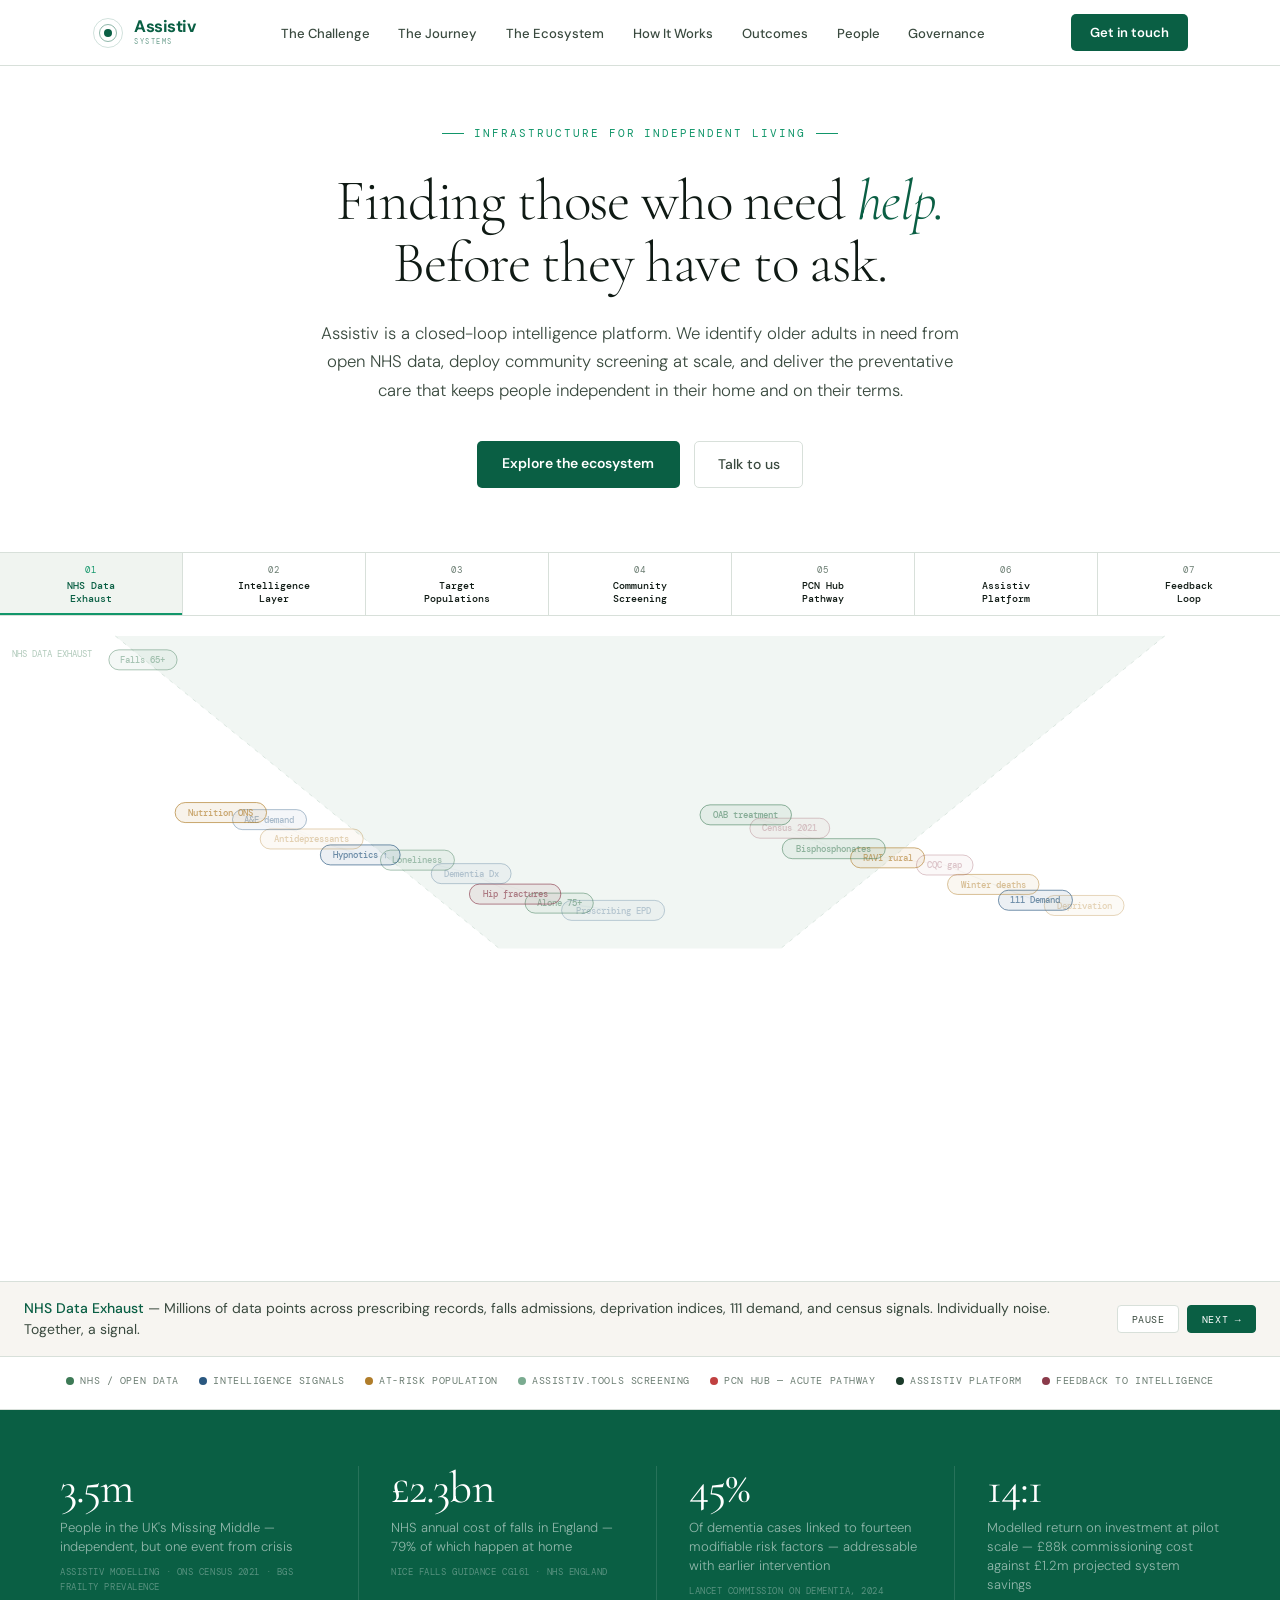
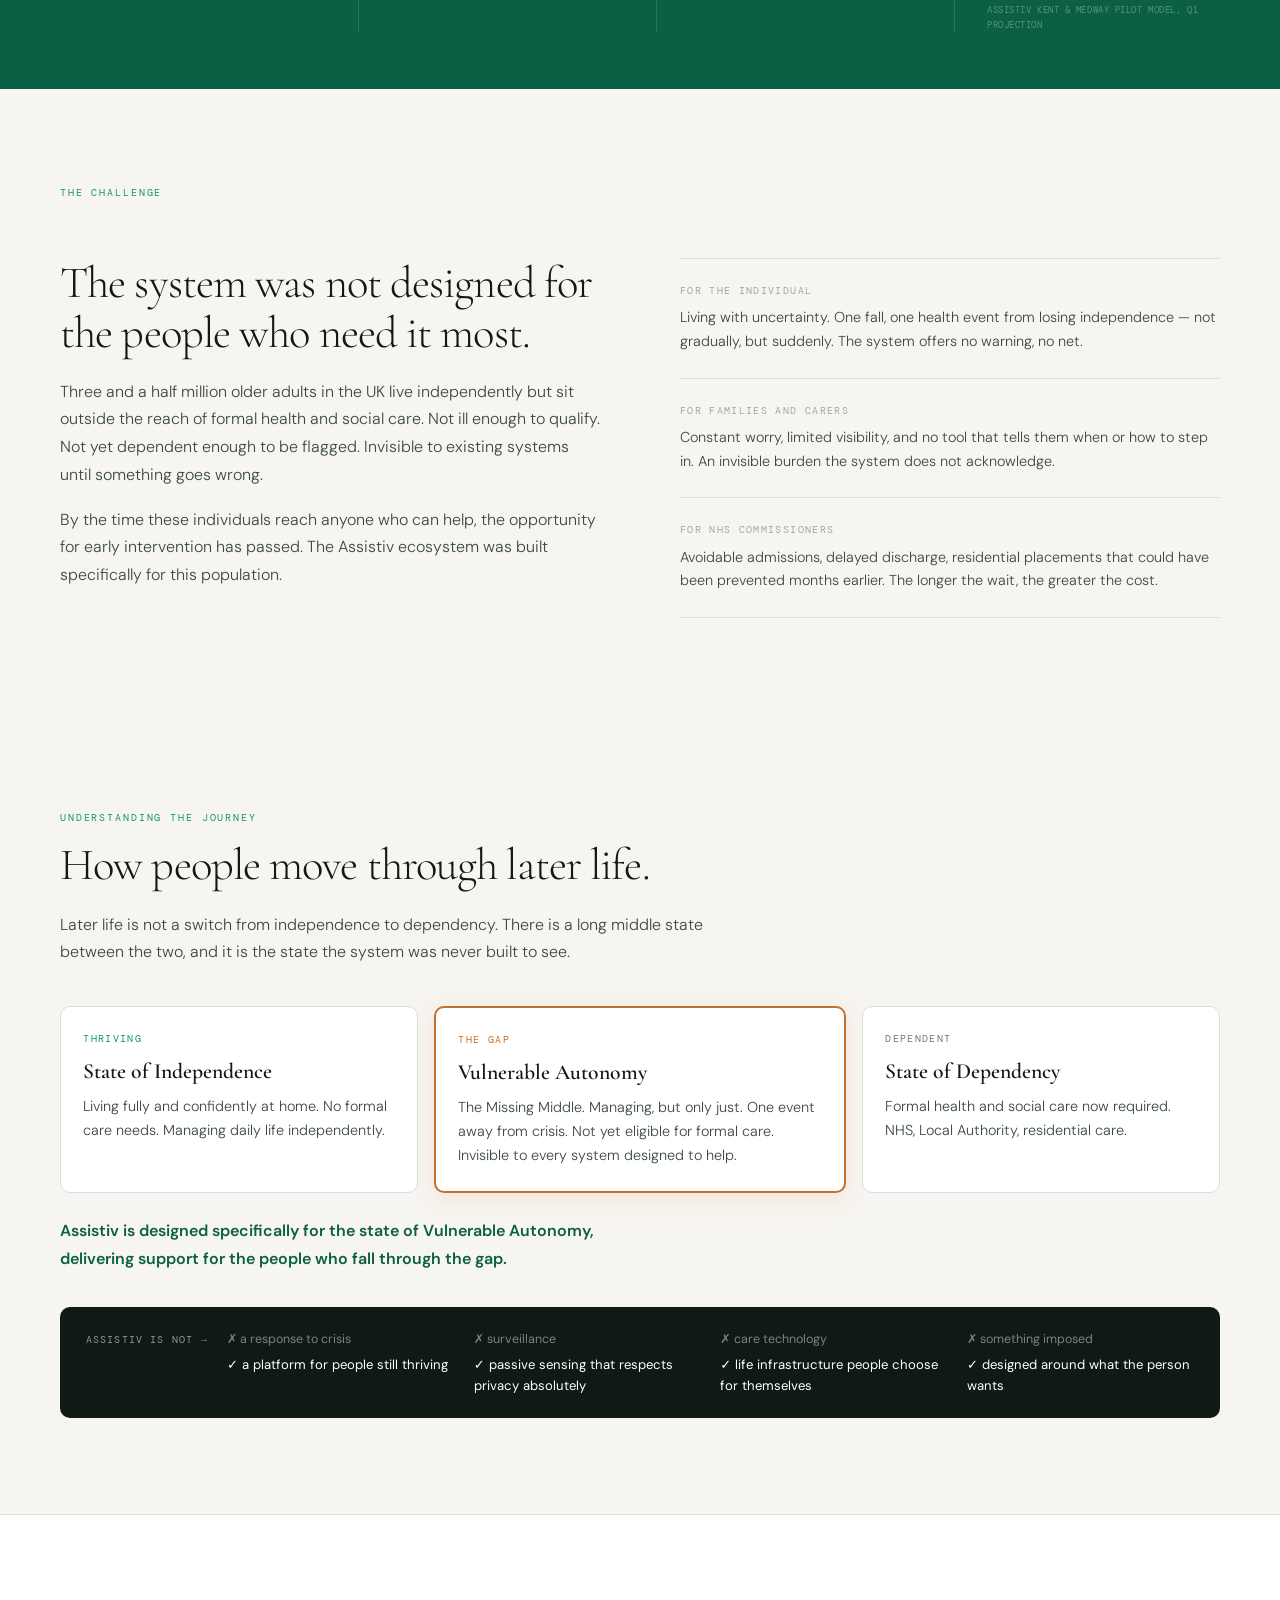
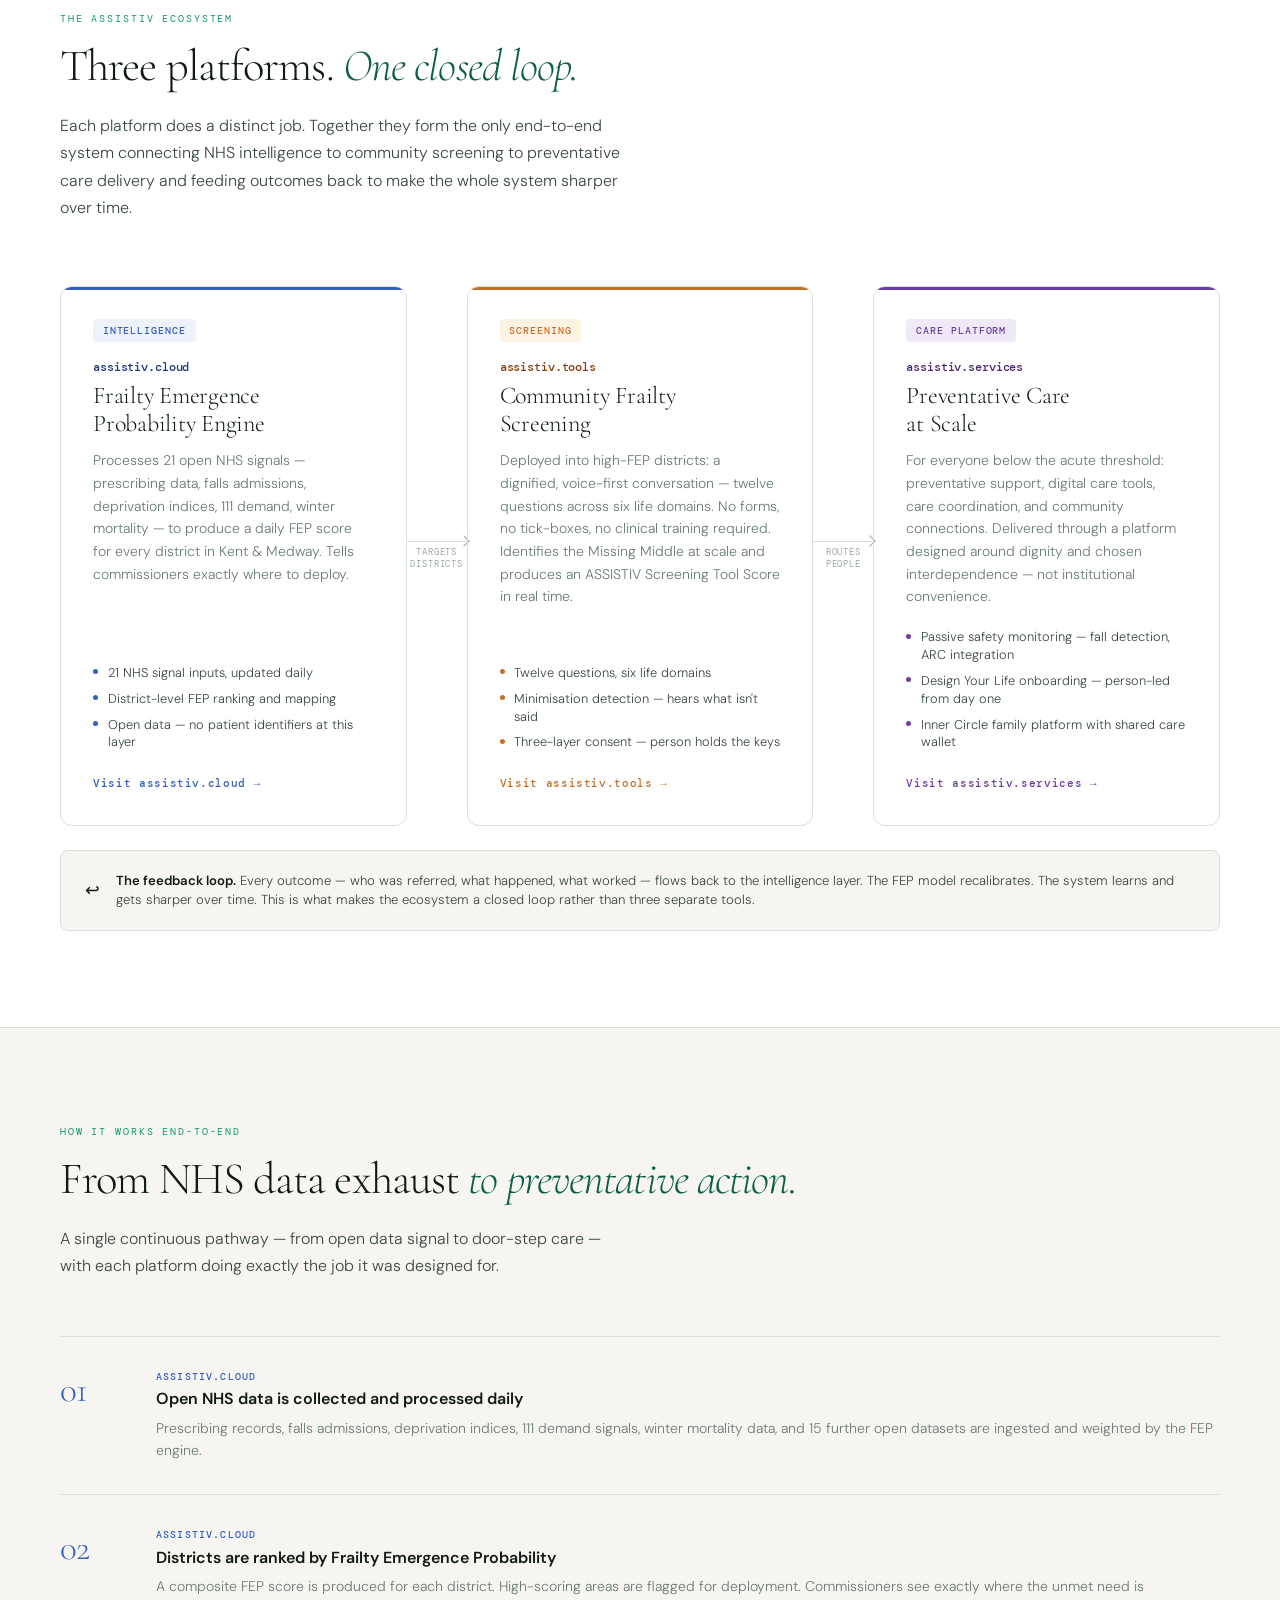
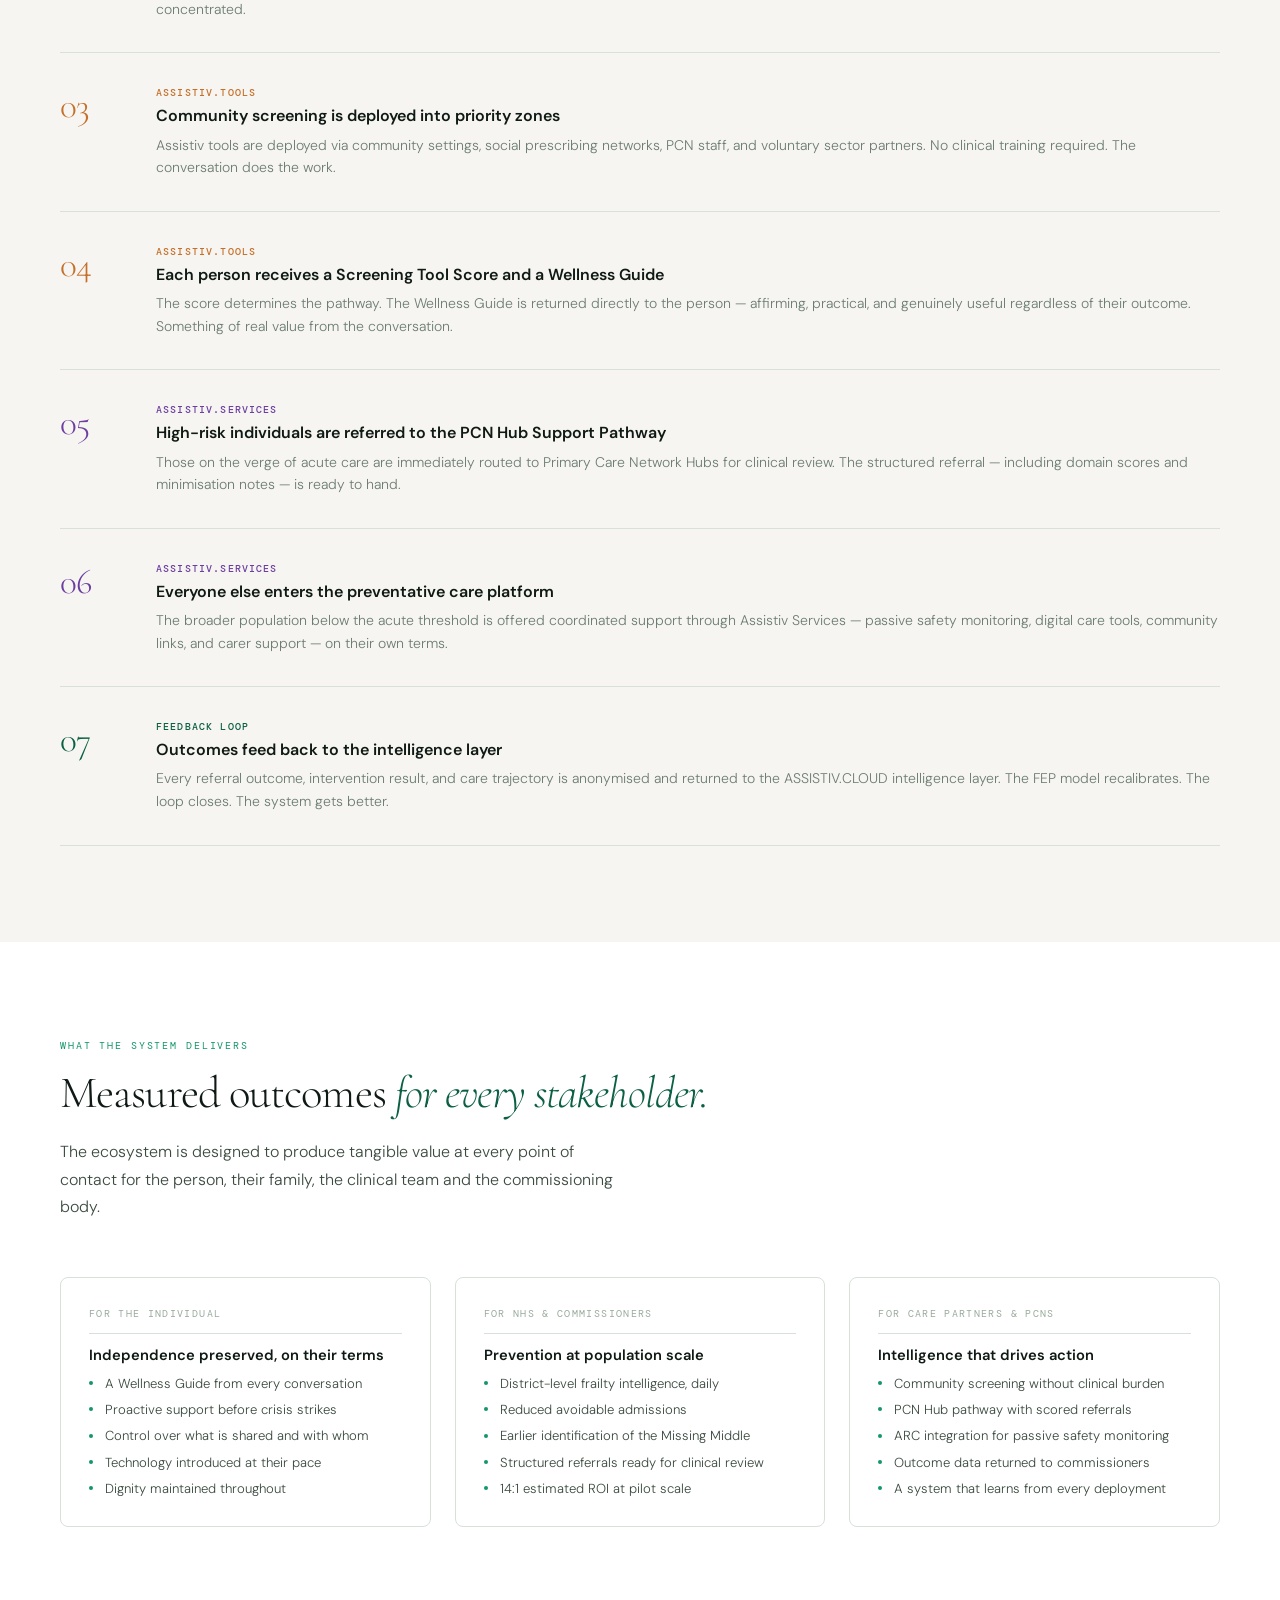
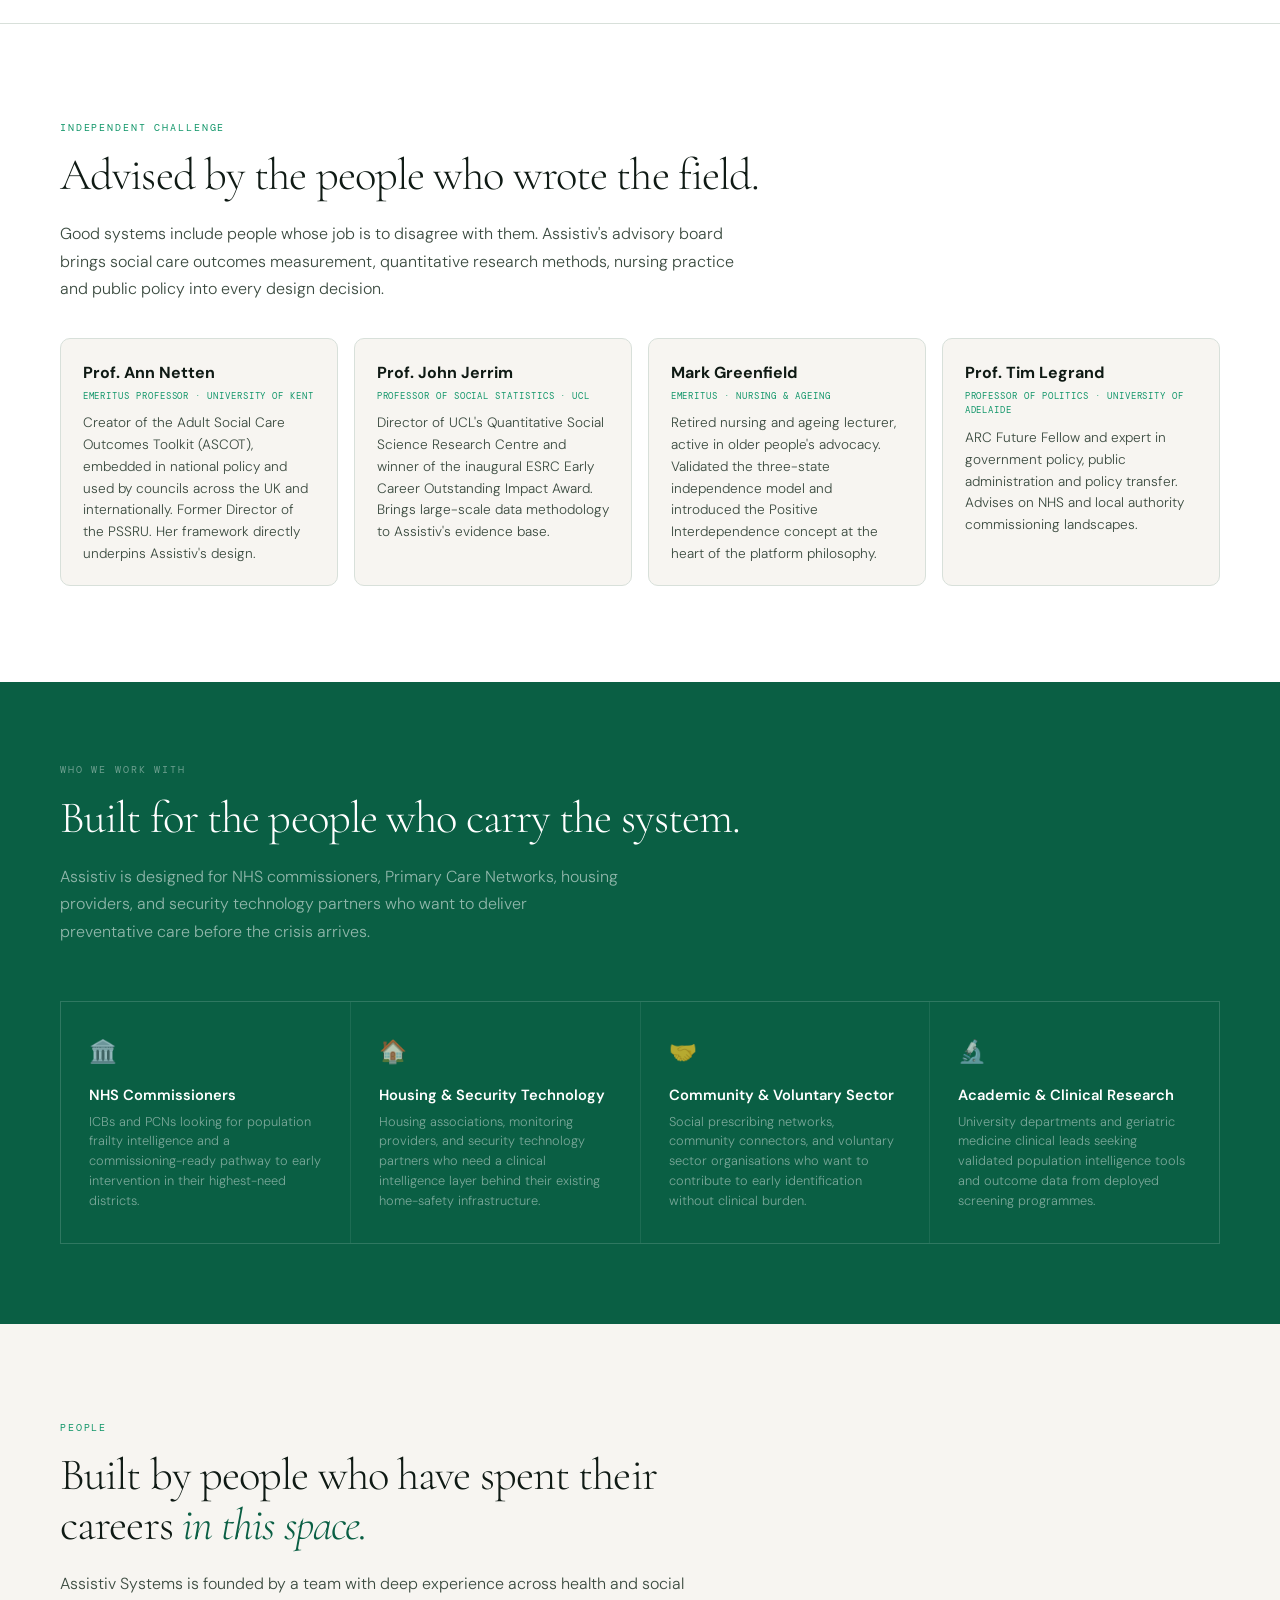
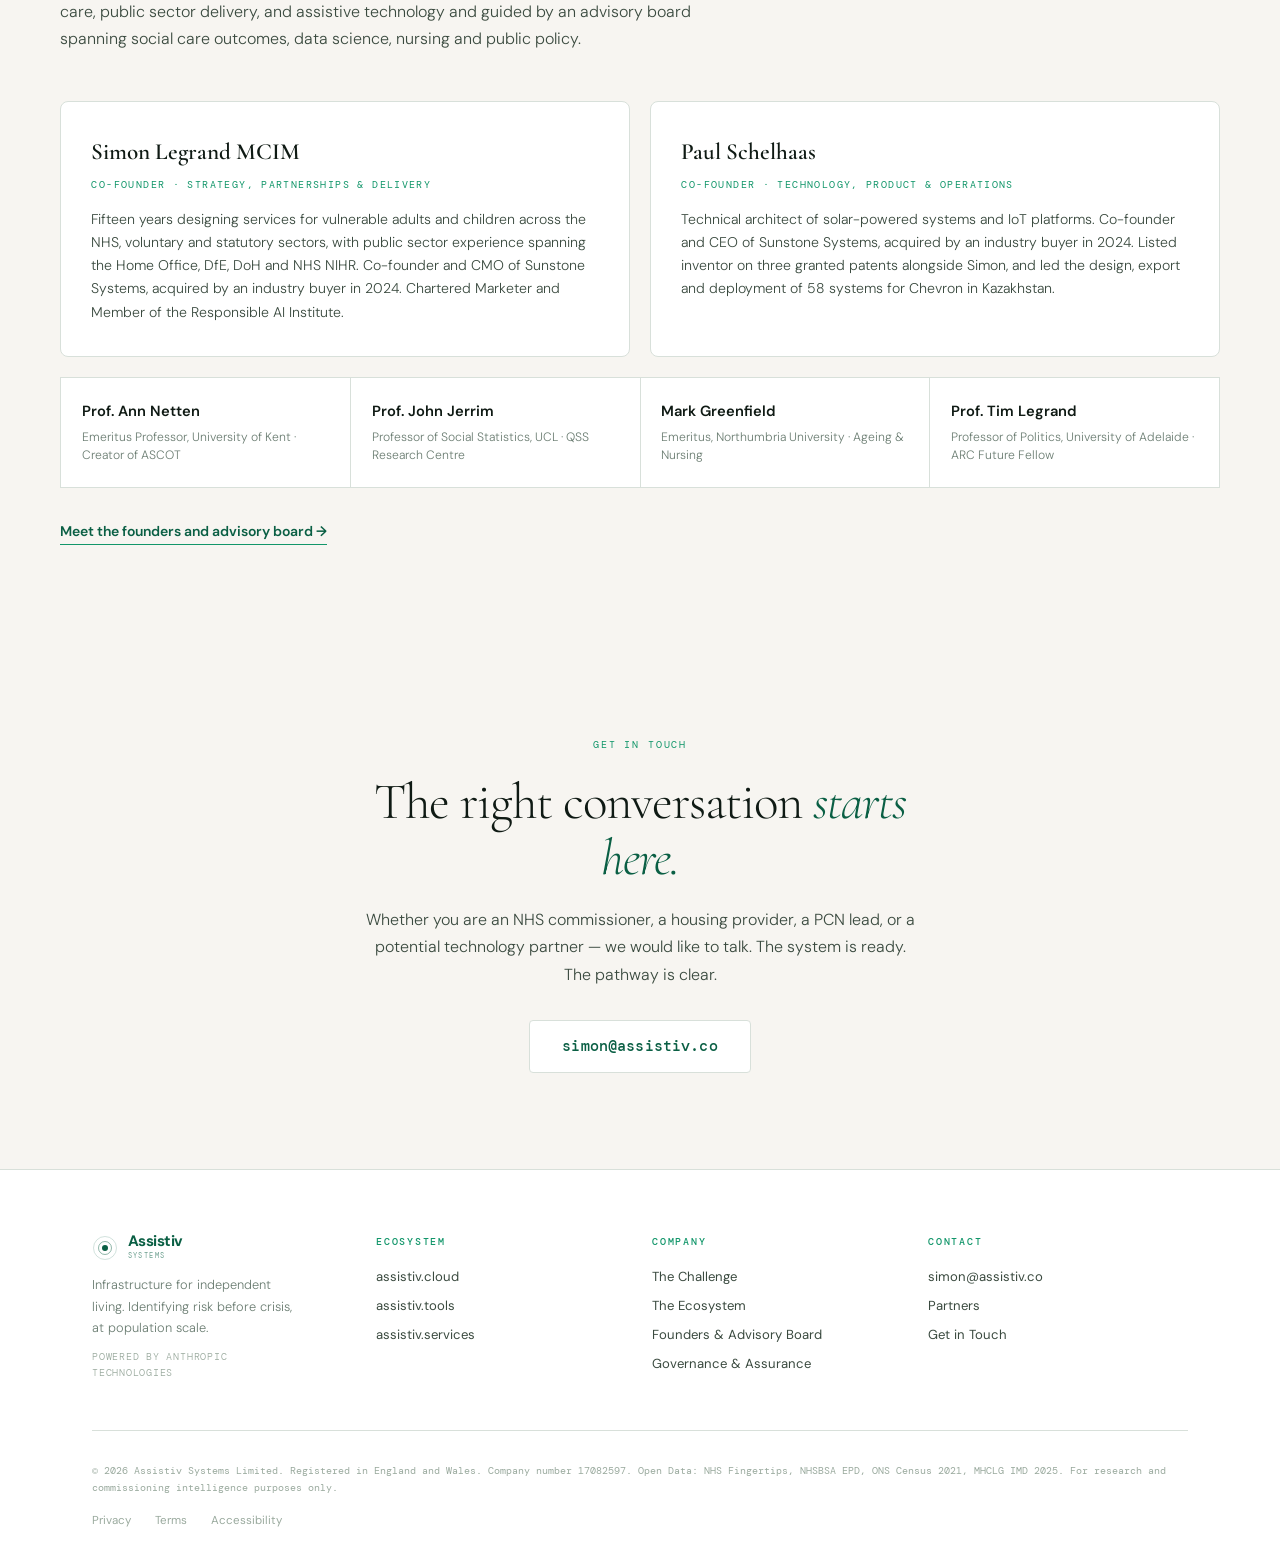
==== index.html @ 7f7d310d "Update index.html" ====
<!DOCTYPE html>
<html lang="en-GB">
<head>
<meta charset="UTF-8">
<meta name="viewport" content="width=device-width, initial-scale=1.0, viewport-fit=cover">
<meta name="description" content="Assistiv Systems — a closed-loop intelligence platform identifying older adults at risk before crisis, screening communities, and delivering preventative care at scale.">
<title>Assistiv Systems — Infrastructure for Independent Living</title>
<link rel="preconnect" href="https://fonts.googleapis.com">
<link rel="preconnect" href="https://fonts.gstatic.com" crossorigin>
<link href="https://fonts.googleapis.com/css2?family=Cormorant+Garamond:ital,wght@0,300;0,400;0,600;1,400&family=DM+Mono:wght@300;400;500&family=DM+Sans:wght@300;400;500;600&display=swap" rel="stylesheet">
<style>
/* ── TOKENS ─────────────────────────────────────────────────── */
:root {
  --ink:          #0f1a14;
  --ink-mid:      #3a4a3f;
  --ink-soft:     #6b7d72;
  --ink-faint:    #9aaa9e;
  --white:        #ffffff;
  --cream:        #f7f5f1;
  --border:       #d8e0da;

  /* Brand greens (Assistiv Systems parent) */
  --g-deep:       #0A5F44;
  --g-mid:        #0f7a57;
  --g-accent:     #12966a;
  --g-pale:       #e3eeea;

  /* Cloud — blue */
  --cloud:        #365EBF;
  --cloud-dark:   #1e3a7a;
  --cloud-pale:   #eef2fb;

  /* Tools — amber */
  --tools:        #C4702A;
  --tools-dark:   #8a4012;
  --tools-pale:   #fdf3e3;

  /* Services — forest green */
  --serv:         #1a3a2a;
  --serv-mid:     #2d5c42;
  --serv-pale:    #e8f0eb;

  --serif:  'Cormorant Garamond', Georgia, serif;
  --sans:   'DM Sans', system-ui, sans-serif;
  --mono:   'DM Mono', monospace;
  --ease:   0.22s ease;
}

*, *::before, *::after { box-sizing: border-box; margin: 0; padding: 0; }
html { font-size: 16px; scroll-behavior: smooth; }
body {
  font-family: var(--sans);
  background: var(--white);
  color: var(--ink);
  line-height: 1.6;
  -webkit-font-smoothing: antialiased;
  overflow-x: hidden;
}

/* ── NAV ─────────────────────────────────────────────────────── */
#nav {
  position: fixed; top: 0; left: 0; right: 0; z-index: 1000;
  height: 66px;
  background: rgba(255,255,255,0.97);
  backdrop-filter: blur(14px);
  border-bottom: 1px solid var(--border);
  display: flex; align-items: center;
}
.nav-inner {
  width: 100%; max-width: 1160px; margin: 0 auto;
  padding: 0 2rem;
  display: flex; align-items: center; justify-content: space-between; gap: 2rem;
}
.nav-brand { display: flex; align-items: center; gap: 0.65rem; text-decoration: none; }
.nav-logo-mark { position: relative; width: 32px; height: 32px; display: flex; align-items: center; justify-content: center; }
.nav-logo-dot { border-radius: 50%; position: absolute; }
.nav-logo-core { width: 8px; height: 8px; background: var(--g-deep); z-index: 2; }
.nav-logo-r1   { width: 18px; height: 18px; border: 1.5px solid var(--g-deep); opacity: 0.45; background: none; }
.nav-logo-r2   { width: 30px; height: 30px; border: 1.5px solid var(--g-deep); opacity: 0.18; background: none; }
.nav-wordmark  { display: flex; flex-direction: column; gap: 1px; }
.nav-name { font-family: var(--sans); font-size: 1.05rem; font-weight: 700; letter-spacing: -0.03em; color: var(--g-deep); line-height: 1; }
.nav-sub  { font-family: var(--mono); font-size: 0.45rem; letter-spacing: 0.2em; text-transform: uppercase; color: var(--g-deep); opacity: 0.6; }
.nav-links { display: flex; align-items: center; gap: 1.8rem; list-style: none; }
.nav-links a { font-size: 0.82rem; font-weight: 500; color: var(--ink-mid); text-decoration: none; transition: color var(--ease); }
.nav-links a:hover { color: var(--g-deep); }
.nav-cta {
  font-family: var(--sans); font-size: 0.82rem; font-weight: 600;
  color: var(--white); background: var(--g-deep);
  padding: 0.5rem 1.2rem; border-radius: 5px; text-decoration: none;
  transition: background var(--ease); white-space: nowrap;
}
.nav-cta:hover { background: var(--g-mid); }
.hamburger { display: none; flex-direction: column; gap: 5px; background: none; border: none; cursor: pointer; padding: 4px; }
.hamburger span { display: block; width: 22px; height: 2px; background: var(--ink); border-radius: 2px; }
.mobile-nav {
  display: none; position: fixed; inset: 0;
  background: var(--cream); z-index: 998;
  flex-direction: column; align-items: center; justify-content: center; gap: 1.75rem;
}
.mobile-nav.open { display: flex; }
.mobile-nav a { font-family: var(--serif); font-size: 1.8rem; font-weight: 300; color: var(--ink); text-decoration: none; }
.mobile-nav a:hover { color: var(--g-deep); }
.m-close { position: absolute; top: 1.4rem; right: 1.75rem; font-size: 1.4rem; background: none; border: none; cursor: pointer; color: var(--ink); }
@media (max-width: 820px) {
  .nav-links, .nav-cta { display: none; }
  .hamburger { display: flex; }
}



/* ── HERO ─────────────────────────────────────────────────────── */
.hero {
  padding: 116px 2rem 4rem;
  max-width: 1160px; margin: 0 auto;
  text-align: center;
}
.hero-eyebrow {
  font-family: var(--mono); font-size: 0.68rem; letter-spacing: 0.18em;
  text-transform: uppercase; color: var(--g-accent); margin-bottom: 1.75rem;
  display: inline-flex; align-items: center; gap: 0.65rem;
}
.hero-eyebrow::before, .hero-eyebrow::after {
  content: ''; display: block; width: 22px; height: 1px; background: var(--g-accent);
}
.hero-h1 {
  font-family: var(--serif);
  font-size: clamp(2.6rem, 4.5vw, 4.2rem);
  font-weight: 300; line-height: 1.08; letter-spacing: -0.02em;
  color: var(--ink); margin-bottom: 1.5rem;
}
.hero-h1 em { font-style: italic; color: var(--g-deep); }
.hero-body {
  font-size: 1.05rem; font-weight: 300; color: var(--ink-mid);
  line-height: 1.72; margin: 0 auto 2.25rem; max-width: 640px;
}
.hero-actions { display: flex; gap: 0.9rem; flex-wrap: wrap; justify-content: center; }
.btn-primary {
  font-family: var(--sans); font-size: 0.875rem; font-weight: 600;
  color: var(--white); background: var(--g-deep);
  padding: 0.7rem 1.6rem; border-radius: 5px; text-decoration: none;
  transition: background var(--ease);
}
.btn-primary:hover { background: var(--g-mid); }
.btn-ghost {
  font-family: var(--sans); font-size: 0.875rem; font-weight: 500;
  color: var(--ink-mid); border: 1px solid var(--border);
  padding: 0.7rem 1.4rem; border-radius: 5px; text-decoration: none;
  transition: border-color var(--ease), color var(--ease);
}
.btn-ghost:hover { border-color: var(--g-accent); color: var(--g-deep); }

/* ── ECOSYSTEM ANIMATION EMBED ──────────────────────────────── */
.eco-anim-section {
  background: var(--white);
  border-top: 1px solid var(--border);
  border-bottom: 1px solid var(--border);
}
.eco-stage-bar {
  display: flex; align-items: stretch;
  border-bottom: 1px solid var(--border);
  background: var(--white); overflow-x: auto;
}
.eco-sstep {
  flex: 1; min-width: 0;
  padding: 0.65rem 0.75rem 0.6rem;
  border-right: 1px solid var(--border);
  cursor: pointer; transition: background 0.2s;
  position: relative; text-align: center;
}
.eco-sstep:last-child { border-right: none; }
.eco-sstep:hover { background: #f0f4f0; }
.eco-sstep.active { background: #f0f4f0; }
.eco-sstep.active::after {
  content: ''; position: absolute; bottom: 0; left: 0; right: 0;
  height: 2px; background: var(--g-accent);
}
.eco-sstep-num {
  font-family: var(--mono); font-size: 0.55rem; letter-spacing: 0.1em;
  text-transform: uppercase; color: var(--ink-soft); margin-bottom: 0.15rem;
}
.eco-sstep-label {
  font-family: var(--mono); font-size: 0.62rem; font-weight: 500;
  color: var(--ink); line-height: 1.3;
}
.eco-sstep.active .eco-sstep-num { color: var(--g-accent); }
.eco-sstep.active .eco-sstep-label { color: var(--g-deep); }
#eco-canvas { display: block; width: 100%; }
.eco-caption-bar {
  padding: 1rem 1.5rem; border-top: 1px solid var(--border);
  background: var(--cream);
  display: flex; align-items: center; justify-content: space-between; gap: 1rem;
}
.eco-caption-text { font-size: 0.875rem; color: var(--ink-mid); line-height: 1.5; flex: 1; }
.eco-caption-text strong { color: var(--g-deep); font-weight: 500; }
.eco-caption-controls { display: flex; gap: 0.5rem; flex-shrink: 0; }
.eco-btn {
  font-family: var(--mono); font-size: 0.62rem; letter-spacing: 0.06em;
  text-transform: uppercase; padding: 0.4rem 0.85rem;
  border: 1px solid var(--border); border-radius: 4px;
  background: var(--white); color: var(--ink-mid);
  cursor: pointer; transition: all 0.15s;
}
.eco-btn:hover { border-color: var(--g-accent); color: var(--g-deep); }
.eco-btn.primary { background: var(--g-deep); color: var(--white); border-color: var(--g-deep); }
.eco-btn.primary:hover { background: var(--g-mid); }
.eco-legend {
  display: flex; flex-wrap: wrap; gap: 1.25rem; justify-content: center;
  padding: 1rem 1.5rem 1.25rem;
  border-top: 1px solid var(--border); background: var(--white);
}
.eco-legend-item {
  display: flex; align-items: center; gap: 0.4rem;
  font-family: var(--mono); font-size: 0.6rem;
  letter-spacing: 0.06em; text-transform: uppercase; color: var(--ink-soft);
}
.eco-legend-dot { width: 8px; height: 8px; border-radius: 50%; flex-shrink: 0; }
@media (max-width: 640px) {
  .eco-stage-bar { flex-wrap: wrap; }
  .eco-sstep { min-width: 33.33%; }
  #eco-canvas { height: 300px !important; }
  .eco-caption-bar { flex-direction: column; align-items: flex-start; }
}

/* ── STAT STRIP ───────────────────────────────────────────────── */
.stats {
  background: var(--g-deep);
  padding: 3.5rem 2rem;
}
.stats-inner {
  max-width: 1160px; margin: 0 auto;
  display: grid; grid-template-columns: repeat(4,1fr); gap: 2rem;
}
.stat { border-left: 1px solid rgba(255,255,255,0.12); padding-left: 2rem; }
.stat:first-child { border-left: none; padding-left: 0; }
.stat-n { font-family: var(--serif); font-size: clamp(2rem,3.5vw,3.25rem); color: var(--white); line-height: 1; margin-bottom: 0.5rem; letter-spacing: -0.02em; }
.stat-l { font-size: 0.82rem; font-weight: 300; color: rgba(255,255,255,0.55); line-height: 1.45; }
.stat-src { font-family: var(--mono); font-size: 0.58rem; letter-spacing: 0.06em; color: rgba(255,255,255,0.32); margin-top: 0.55rem; text-transform: uppercase; }
@media (max-width: 860px) { .stats-inner { grid-template-columns: repeat(2,1fr); } .stat:nth-child(3) { border-left: none; padding-left: 0; } }
@media (max-width: 480px) { .stats-inner { grid-template-columns: 1fr; } .stat { border-left: none; padding-left: 0; border-top: 1px solid rgba(255,255,255,0.1); padding-top: 1.5rem; } .stat:first-child { border-top: none; padding-top: 0; } }

/* ── SHARED SECTION STYLES ────────────────────────────────────── */
.section { padding: 6rem 2rem; }
.section-inner { max-width: 1160px; margin: 0 auto; }
.eyebrow {
  font-family: var(--mono); font-size: 0.65rem; letter-spacing: 0.18em;
  text-transform: uppercase; color: var(--g-accent); margin-bottom: 0.85rem; display: block;
}
.section-h2 {
  font-family: var(--serif); font-size: clamp(1.9rem,3.5vw,3rem);
  font-weight: 300; line-height: 1.12; letter-spacing: -0.02em;
  color: var(--ink); margin-bottom: 1.25rem;
}
.section-h2 em { font-style: italic; color: var(--g-deep); }
.section-body {
  font-size: 1rem; font-weight: 300; color: var(--ink-mid);
  line-height: 1.72; max-width: 560px;
}

/* ── PROBLEM SECTION ─────────────────────────────────────────── */
.problem { background: var(--cream); }
.problem-grid { display: grid; grid-template-columns: 1fr 1fr; gap: 5rem; margin-top: 3.5rem; align-items: start; }
.prob-points { display: flex; flex-direction: column; gap: 0; }
.prob-point { padding: 1.5rem 0; border-top: 1px solid var(--border); }
.prob-point:last-child { border-bottom: 1px solid var(--border); }
.pp-label { font-family: var(--mono); font-size: 0.6rem; letter-spacing: 0.14em; text-transform: uppercase; color: var(--ink-faint); margin-bottom: 0.5rem; }
.pp-text { font-size: 0.9rem; font-weight: 300; color: var(--ink-mid); line-height: 1.65; }
@media (max-width: 820px) { .problem-grid { grid-template-columns: 1fr; gap: 2.5rem; } }

/* ── THE ECOSYSTEM ───────────────────────────────────────────── */
.ecosystem { background: var(--white); border-top: 1px solid var(--border); border-bottom: 1px solid var(--border); }

/* Flow map — signature element */
.flow-map {
  margin-top: 4rem;
  position: relative;
}
.flow-row {
  display: grid;
  grid-template-columns: 1fr 60px 1fr 60px 1fr;
  align-items: stretch;
  gap: 0;
}
.flow-connector {
  display: flex; flex-direction: column; align-items: center; justify-content: center; gap: 0.3rem;
}
.flow-conn-line {
  width: 100%; height: 1px; background: var(--border); position: relative;
}
.flow-conn-line::after {
  content: ''; position: absolute; right: -1px; top: -4px;
  border-right: 1.5px solid var(--ink-faint); border-top: 1.5px solid var(--ink-faint);
  width: 8px; height: 8px; transform: rotate(45deg);
}
.flow-conn-label {
  font-family: var(--mono); font-size: 0.55rem; letter-spacing: 0.1em;
  text-transform: uppercase; color: var(--ink-faint); text-align: center; line-height: 1.3;
  white-space: nowrap;
}
.platform-card {
  border: 1px solid var(--border); border-radius: 12px; padding: 2rem;
  display: flex; flex-direction: column; position: relative; overflow: hidden;
  transition: box-shadow var(--ease);
}
.platform-card:hover { box-shadow: 0 8px 36px rgba(10,95,68,0.08); }
.platform-card.cloud:hover { border-color: var(--cloud); }
.platform-card.tools:hover { border-color: var(--tools); }
.platform-card.serv:hover  { border-color: #6B3FA0; box-shadow: 0 8px 36px rgba(107,63,160,0.1); }
.platform-card::before {
  content: ''; position: absolute; top: 0; left: 0; right: 0; height: 3px; border-radius: 12px 12px 0 0;
}
.platform-card.cloud::before  { background: var(--cloud); }
.platform-card.tools::before  { background: var(--tools); }
.platform-card.serv::before   { background: #6B3FA0; }
.pc-badge {
  display: inline-flex; align-items: center; gap: 0.4rem;
  font-family: var(--mono); font-size: 0.6rem; letter-spacing: 0.1em; text-transform: uppercase;
  padding: 0.25rem 0.6rem; border-radius: 4px; margin-bottom: 1rem; align-self: flex-start;
  font-weight: 500;
}
.platform-card.cloud .pc-badge  { color: var(--cloud);    background: var(--cloud-pale); }
.platform-card.tools .pc-badge  { color: var(--tools);    background: var(--tools-pale); }
.platform-card.serv .pc-badge   { color: #6B3FA0; background: #f0eaf8; }
.pc-url {
  font-family: var(--mono); font-size: 0.78rem; font-weight: 500;
  letter-spacing: -0.01em; margin-bottom: 0.25rem;
}
.platform-card.cloud .pc-url  { color: var(--cloud-dark); }
.platform-card.tools .pc-url  { color: var(--tools-dark); }
.platform-card.serv .pc-url   { color: #4a2b72; }
.pc-title {
  font-family: var(--serif); font-size: 1.5rem; font-weight: 300; line-height: 1.15;
  color: var(--ink); margin-bottom: 0.75rem; letter-spacing: -0.01em;
}
.pc-body { font-size: 0.875rem; font-weight: 300; color: var(--ink-soft); line-height: 1.62; flex: 1; }
.pc-features { display: flex; flex-direction: column; gap: 0.5rem; margin-top: 1.25rem; }
.pc-feature {
  display: flex; align-items: flex-start; gap: 0.6rem;
  font-size: 0.8rem; font-weight: 300; color: var(--ink-mid); line-height: 1.4;
}
.pc-feature-dot {
  width: 5px; height: 5px; border-radius: 50%; flex-shrink: 0; margin-top: 0.45em;
}
.platform-card.cloud .pc-feature-dot  { background: var(--cloud); }
.platform-card.tools .pc-feature-dot  { background: var(--tools); }
.platform-card.serv .pc-feature-dot   { background: #6B3FA0; }
.pc-link {
  display: inline-flex; align-items: center; gap: 0.4rem; margin-top: 1.5rem;
  font-family: var(--mono); font-size: 0.68rem; letter-spacing: 0.06em;
  text-decoration: none; font-weight: 500;
  transition: gap var(--ease);
}
.platform-card.cloud .pc-link  { color: var(--cloud); }
.platform-card.tools .pc-link  { color: var(--tools); }
.platform-card.serv .pc-link   { color: #6B3FA0; }
.pc-link:hover { gap: 0.65rem; }
.flow-loop {
  margin-top: 1.5rem; padding: 1.25rem 1.5rem;
  background: var(--cream); border: 1px solid var(--border); border-radius: 8px;
  display: flex; align-items: center; gap: 1rem;
}
.flow-loop-icon { font-size: 1.1rem; flex-shrink: 0; }
.flow-loop-text { font-size: 0.82rem; font-weight: 300; color: var(--ink-mid); line-height: 1.5; }
.flow-loop-text strong { font-weight: 600; color: var(--ink); }
@media (max-width: 820px) {
  .flow-row { grid-template-columns: 1fr; }
  .flow-connector { flex-direction: row; padding: 0.75rem 0; }
  .flow-conn-line { width: 40px; height: 1px; }
  .flow-conn-line::after { top: -4px; }
}

/* ── HOW IT BINDS TOGETHER ────────────────────────────────────── */
.how { background: var(--cream); }
.how-steps { display: flex; flex-direction: column; gap: 0; margin-top: 3.5rem; }
.how-step {
  display: grid; grid-template-columns: 56px 1fr; gap: 0 2.5rem;
  padding: 2rem 0; border-top: 1px solid var(--border); align-items: start;
}
.how-step:last-child { border-bottom: 1px solid var(--border); }
.how-num {
  font-family: var(--serif); font-size: 2.2rem; font-weight: 300;
  line-height: 1; letter-spacing: -0.02em; padding-top: 3px;
}
.how-step:nth-child(1) .how-num { color: var(--cloud); }
.how-step:nth-child(2) .how-num { color: var(--cloud); }
.how-step:nth-child(3) .how-num { color: var(--tools); }
.how-step:nth-child(4) .how-num { color: var(--tools); }
.how-step:nth-child(5) .how-num { color: #6B3FA0; }
.how-step:nth-child(6) .how-num { color: #6B3FA0; }
.how-step:nth-child(7) .how-num { color: var(--g-deep); }
.how-body {}
.how-platform {
  font-family: var(--mono); font-size: 0.6rem; letter-spacing: 0.12em;
  text-transform: uppercase; margin-bottom: 0.35rem; font-weight: 500;
}
.how-step:nth-child(1) .how-platform,
.how-step:nth-child(2) .how-platform { color: var(--cloud); }
.how-step:nth-child(3) .how-platform,
.how-step:nth-child(4) .how-platform { color: var(--tools); }
.how-step:nth-child(5) .how-platform,
.how-step:nth-child(6) .how-platform { color: #6B3FA0; }
.how-step:nth-child(7) .how-platform { color: var(--g-deep); }
.how-title { font-size: 1rem; font-weight: 600; color: var(--ink); margin-bottom: 0.4rem; line-height: 1.3; }
.how-desc { font-size: 0.875rem; font-weight: 300; color: var(--ink-soft); line-height: 1.62; }

/* ── OUTCOMES ─────────────────────────────────────────────────── */
.outcomes-grid { display: grid; grid-template-columns: repeat(3,1fr); gap: 1.5rem; margin-top: 3.5rem; }
.outcome-card { padding: 1.75rem; border: 1px solid var(--border); border-radius: 8px; background: var(--white); }
.oc-who { font-family: var(--mono); font-size: 0.6rem; letter-spacing: 0.14em; text-transform: uppercase; color: var(--ink-faint); margin-bottom: 0.75rem; padding-bottom: 0.75rem; border-bottom: 1px solid var(--border); }
.oc-title { font-size: 0.92rem; font-weight: 600; color: var(--ink); margin-bottom: 0.5rem; line-height: 1.35; }
.oc-list { list-style: none; display: flex; flex-direction: column; gap: 0.45rem; }
.oc-list li { font-size: 0.82rem; font-weight: 300; color: var(--ink-mid); padding-left: 1rem; position: relative; line-height: 1.45; }
.oc-list li::before { content: ''; position: absolute; left: 0; top: 0.55em; width: 4px; height: 4px; border-radius: 50%; background: var(--g-accent); }
@media (max-width: 820px) { .outcomes-grid { grid-template-columns: 1fr; } }

/* ── PARTNERS ─────────────────────────────────────────────────── */
.partners { background: var(--g-deep); padding: 5rem 2rem; }
.partners-inner { max-width: 1160px; margin: 0 auto; }
.partners .eyebrow { color: rgba(255,255,255,0.4); }
.partners .section-h2 { color: var(--white); }
.partners .section-body { color: rgba(255,255,255,0.55); }
.partners-grid { display: grid; grid-template-columns: repeat(4,1fr); gap: 1px; background: rgba(255,255,255,0.08); border: 1px solid rgba(255,255,255,0.08); margin-top: 3.5rem; }
.partner-card { background: var(--g-deep); padding: 2rem 1.75rem; }
.partner-icon { font-size: 1.4rem; margin-bottom: 1rem; opacity: 0.7; }
.partner-title { font-size: 0.92rem; font-weight: 600; color: var(--white); margin-bottom: 0.4rem; line-height: 1.3; }
.partner-body { font-size: 0.8rem; font-weight: 300; color: rgba(255,255,255,0.45); line-height: 1.55; }
@media (max-width: 820px) { .partners-grid { grid-template-columns: repeat(2,1fr); } }
@media (max-width: 480px) { .partners-grid { grid-template-columns: 1fr; } .partner-card { border-bottom: 1px solid rgba(255,255,255,0.08); } }

/* ── CONTACT ─────────────────────────────────────────────────── */
.contact { background: var(--cream); padding: 6rem 2rem; text-align: center; }
.contact-inner { max-width: 560px; margin: 0 auto; }
.contact-title { font-family: var(--serif); font-size: clamp(2rem,4vw,3.2rem); font-weight: 300; color: var(--ink); line-height: 1.1; letter-spacing: -0.02em; margin-bottom: 1.25rem; }
.contact-title em { font-style: italic; color: var(--g-deep); }
.contact-body { font-size: 1rem; font-weight: 300; color: var(--ink-mid); line-height: 1.7; margin-bottom: 2rem; }
.contact-email {
  display: inline-block; font-family: var(--mono); font-size: 0.95rem; font-weight: 500;
  color: var(--g-deep); padding: 0.85rem 2rem; border: 1.5px solid var(--border);
  border-radius: 4px; background: var(--white); user-select: all; cursor: text;
  letter-spacing: 0.01em;
}

/* ── FOOTER ───────────────────────────────────────────────────── */
footer { background: var(--white); border-top: 1px solid var(--border); padding: 4rem 0 2.25rem; }
.footer-inner { max-width: 1160px; margin: 0 auto; padding: 0 2rem; }
.footer-top { display: grid; grid-template-columns: 220px 1fr; gap: 4rem; padding-bottom: 3rem; border-bottom: 1px solid var(--border); margin-bottom: 2rem; }
.footer-brand { display: flex; align-items: center; gap: 0.6rem; margin-bottom: 0.75rem; }
.footer-tagline { font-size: 0.8rem; font-weight: 300; color: var(--ink-soft); line-height: 1.7; max-width: 200px; }
.footer-nav { display: grid; grid-template-columns: repeat(3,1fr); gap: 1rem; }
.footer-nav-col h5 { font-family: var(--mono); font-size: 0.62rem; font-weight: 500; letter-spacing: 0.18em; text-transform: uppercase; color: var(--g-accent); margin-bottom: 1rem; }
.footer-nav-col a { display: block; font-size: 0.82rem; color: var(--ink-mid); margin-bottom: 0.5rem; text-decoration: none; transition: color var(--ease); }
.footer-nav-col a:hover { color: var(--g-deep); }
.footer-bottom { display: flex; justify-content: space-between; align-items: center; flex-wrap: wrap; gap: 1rem; }
.footer-copy { font-family: var(--mono); font-size: 0.65rem; color: var(--ink-faint); }
.footer-links { display: flex; gap: 1.5rem; }
.footer-links a { font-size: 0.72rem; color: var(--ink-faint); text-decoration: none; transition: color var(--ease); }
.footer-links a:hover { color: var(--g-deep); }
@media (max-width: 820px) { .footer-top { grid-template-columns: 1fr; gap: 2rem; } .footer-nav { grid-template-columns: repeat(2,1fr); } }
@media (max-width: 480px) { .footer-nav { grid-template-columns: 1fr; } .footer-bottom { flex-direction: column; text-align: center; } }

/* ── PEOPLE ──────────────────────────────────────────────────── */
.people { background: var(--cream); }
.people-grid { display: grid; grid-template-columns: 1fr 1fr; gap: 1.25rem; margin-top: 3rem; }
.person-card { background: var(--white); border: 1px solid var(--border); border-radius: 8px; padding: 2rem 1.9rem; }
.person-name { font-family: var(--serif); font-size: 1.45rem; font-weight: 600; color: var(--ink); }
.person-role { font-family: var(--mono); font-size: 0.62rem; letter-spacing: 0.14em; text-transform: uppercase; color: var(--g-accent); margin: 0.4rem 0 0.9rem; }
.person-bio { font-size: 0.88rem; font-weight: 300; color: var(--ink-mid); line-height: 1.65; }
.advisor-row { display: grid; grid-template-columns: repeat(4,1fr); gap: 1px; background: var(--border); border: 1px solid var(--border); margin-top: 1.25rem; }
.advisor-cell { background: var(--white); padding: 1.4rem 1.3rem; }
.advisor-name { font-weight: 600; font-size: 0.92rem; color: var(--ink); }
.advisor-role { font-size: 0.76rem; font-weight: 300; color: var(--ink-soft); margin-top: 0.25rem; line-height: 1.5; }
.people-more { display: inline-block; margin-top: 2rem; font-size: 0.875rem; font-weight: 600; color: var(--g-deep); text-decoration: none; border-bottom: 1px solid var(--g-accent); padding-bottom: 2px; }
.people-more:hover { color: var(--g-mid); }
@media (max-width: 820px) { .people-grid { grid-template-columns: 1fr; } .advisor-row { grid-template-columns: repeat(2,1fr); } }
@media (max-width: 480px) { .advisor-row { grid-template-columns: 1fr; } }

/* ── SCROLL REVEAL ────────────────────────────────────────────── */
.fade-up { opacity: 0; transform: translateY(24px); transition: opacity 0.7s ease, transform 0.7s ease; }
.fade-up.visible { opacity: 1; transform: none; }
.d1 { transition-delay: 0.08s; } .d2 { transition-delay: 0.16s; } .d3 { transition-delay: 0.24s; } .d4 { transition-delay: 0.32s; }

/* ── SECTION PADDING RESPONSIVE ─────────────────────────────── */
@media (max-width: 820px) { .section { padding: 4.5rem 1.5rem; } }
@media (max-width: 480px) { .section { padding: 3.5rem 1.25rem; } }
</style>
</head>
<body>

<!-- NAV -->
<nav id="nav">
  <div class="nav-inner">
    <a class="nav-brand" href="#">
      <div class="nav-logo-mark">
        <div class="nav-logo-dot nav-logo-core"></div>
        <div class="nav-logo-dot nav-logo-r1"></div>
        <div class="nav-logo-dot nav-logo-r2"></div>
      </div>
      <div class="nav-wordmark">
        <span class="nav-name">Assistiv</span>
        <span class="nav-sub">Systems</span>
      </div>
    </a>
    <ul class="nav-links">
      <li><a href="#challenge">The Challenge</a></li>
      <li><a href="#journey">The Journey</a></li>
      <li><a href="#ecosystem">The Ecosystem</a></li>
      <li><a href="#how">How It Works</a></li>
      <li><a href="#outcomes">Outcomes</a></li>
      <li><a href="#people">People</a></li>
      <li><a href="governance.html">Governance</a></li>
    </ul>
    <a class="nav-cta" href="#contact">Get in touch</a>
    <button class="hamburger" id="hbg" aria-label="Open menu"><span></span><span></span><span></span></button>
  </div>
</nav>

<!-- MOBILE NAV -->
<div class="mobile-nav" id="mob-nav">
  <button class="m-close" id="mob-close">✕</button>
  <a href="#challenge" onclick="document.getElementById('mob-nav').classList.remove('open')">The Challenge</a>
  <a href="#ecosystem" onclick="document.getElementById('mob-nav').classList.remove('open')">The Ecosystem</a>
  <a href="#how"       onclick="document.getElementById('mob-nav').classList.remove('open')">How It Works</a>
  <a href="#outcomes"  onclick="document.getElementById('mob-nav').classList.remove('open')">Outcomes</a>
  <a href="#people"    onclick="document.getElementById('mob-nav').classList.remove('open')">People</a>
  <a href="governance.html">Governance</a>
  <a href="#contact"   onclick="document.getElementById('mob-nav').classList.remove('open')">Get in Touch</a>
</div>

<!-- HERO -->
<section class="hero">
  <p class="hero-eyebrow fade-up">Infrastructure for independent living</p>
  <h1 class="hero-h1 fade-up d1">
    Finding those who need <em>help.</em><br>Before they have to ask.
  </h1>
  <p class="hero-body fade-up d2">
    Assistiv is a closed-loop intelligence platform. We identify older adults in need from open NHS data, deploy community screening at scale, and deliver the preventative care that keeps people independent in their home and on their terms.
  </p>
  <div class="hero-actions fade-up d3">
    <a href="#ecosystem" class="btn-primary">Explore the ecosystem</a>
    <a href="#contact" class="btn-ghost">Talk to us</a>
  </div>
</section>

<!-- ECOSYSTEM ANIMATION — full width -->
<div class="eco-anim-section">

  <!-- Stage nav -->
  <div class="eco-stage-bar">
    <div class="eco-sstep active" data-es="0">
      <div class="eco-sstep-num">01</div>
      <div class="eco-sstep-label">NHS Data<br>Exhaust</div>
    </div>
    <div class="eco-sstep" data-es="1">
      <div class="eco-sstep-num">02</div>
      <div class="eco-sstep-label">Intelligence<br>Layer</div>
    </div>
    <div class="eco-sstep" data-es="2">
      <div class="eco-sstep-num">03</div>
      <div class="eco-sstep-label">Target<br>Populations</div>
    </div>
    <div class="eco-sstep" data-es="3">
      <div class="eco-sstep-num">04</div>
      <div class="eco-sstep-label">Community<br>Screening</div>
    </div>
    <div class="eco-sstep" data-es="4">
      <div class="eco-sstep-num">05</div>
      <div class="eco-sstep-label">PCN Hub<br>Pathway</div>
    </div>
    <div class="eco-sstep" data-es="5">
      <div class="eco-sstep-num">06</div>
      <div class="eco-sstep-label">Assistiv<br>Platform</div>
    </div>
    <div class="eco-sstep" data-es="6">
      <div class="eco-sstep-num">07</div>
      <div class="eco-sstep-label">Feedback<br>Loop</div>
    </div>
  </div>

  <canvas id="eco-canvas" height="440" aria-label="Assistiv ecosystem funnel animation"></canvas>

  <div class="eco-caption-bar">
    <div class="eco-caption-text" id="eco-caption">
      <strong>NHS Data Exhaust</strong> — Millions of data points across prescribing records, falls admissions, deprivation indices, 111 demand, and census signals. Individually noise. Together, a signal.
    </div>
    <div class="eco-caption-controls">
      <button class="eco-btn" id="eco-btn-play">Pause</button>
      <button class="eco-btn primary" id="eco-btn-next">Next →</button>
    </div>
  </div>

  <div class="eco-legend">
    <div class="eco-legend-item"><div class="eco-legend-dot" style="background:#3d7a56"></div>NHS / Open Data</div>
    <div class="eco-legend-item"><div class="eco-legend-dot" style="background:#2a5880"></div>Intelligence signals</div>
    <div class="eco-legend-item"><div class="eco-legend-dot" style="background:#b07d2a"></div>At-risk population</div>
    <div class="eco-legend-item"><div class="eco-legend-dot" style="background:#7aab90"></div>ASSISTIV.TOOLS screening</div>
    <div class="eco-legend-item"><div class="eco-legend-dot" style="background:#c04040"></div>PCN Hub — acute pathway</div>
    <div class="eco-legend-item"><div class="eco-legend-dot" style="background:#1a3a2a"></div>Assistiv Platform</div>
    <div class="eco-legend-item"><div class="eco-legend-dot" style="background:#8a3a4a"></div>Feedback to intelligence</div>
  </div>

</div>

<!-- STATS -->
<div class="stats">
  <div class="stats-inner">
    <div class="stat fade-up"><div class="stat-n">3.5m</div><div class="stat-l">People in the UK's Missing Middle — independent, but one event from crisis</div><div class="stat-src">Assistiv modelling · ONS Census 2021 · BGS frailty prevalence</div></div>
    <div class="stat fade-up d1"><div class="stat-n">£2.3bn</div><div class="stat-l">NHS annual cost of falls in England — 79% of which happen at home</div><div class="stat-src">NICE Falls Guidance CG161 · NHS England</div></div>
    <div class="stat fade-up d2"><div class="stat-n">45%</div><div class="stat-l">Of dementia cases linked to fourteen modifiable risk factors — addressable with earlier intervention</div><div class="stat-src">Lancet Commission on Dementia, 2024</div></div>
    <div class="stat fade-up d3"><div class="stat-n">14:1</div><div class="stat-l">Modelled return on investment at pilot scale — £88k commissioning cost against £1.2m projected system savings</div><div class="stat-src">Assistiv Kent &amp; Medway pilot model, Q1 projection</div></div>
  </div>
</div>

<!-- CHALLENGE -->
<section class="section problem" id="challenge">
  <div class="section-inner">
    <span class="eyebrow fade-up">The challenge</span>
    <div class="problem-grid">
      <div class="fade-up d1">
        <h2 class="section-h2">The system was not designed for the people who need it most.</h2>
        <p class="section-body">Three and a half million older adults in the UK live independently but sit outside the reach of formal health and social care. Not ill enough to qualify. Not yet dependent enough to be flagged. Invisible to existing systems until something goes wrong.</p>
        <p class="section-body" style="margin-top:1.1rem;">By the time these individuals reach anyone who can help, the opportunity for early intervention has passed. The Assistiv ecosystem was built specifically for this population.</p>
      </div>
      <div class="prob-points fade-up d2">
        <div class="prob-point">
          <p class="pp-label">For the individual</p>
          <p class="pp-text">Living with uncertainty. One fall, one health event from losing independence — not gradually, but suddenly. The system offers no warning, no net.</p>
        </div>
        <div class="prob-point">
          <p class="pp-label">For families and carers</p>
          <p class="pp-text">Constant worry, limited visibility, and no tool that tells them when or how to step in. An invisible burden the system does not acknowledge.</p>
        </div>
        <div class="prob-point">
          <p class="pp-label">For NHS commissioners</p>
          <p class="pp-text">Avoidable admissions, delayed discharge, residential placements that could have been prevented months earlier. The longer the wait, the greater the cost.</p>
        </div>
      </div>
    </div>
  </div>
</section>

<!-- THE JOURNEY — three-state model -->
<section class="section" id="journey" style="background:var(--cream);">
  <div class="section-inner">
    <span class="eyebrow fade-up">Understanding the journey</span>
    <h2 class="section-h2 fade-up d1">How people move through later life.</h2>
    <p class="section-body fade-up d2" style="max-width:62ch;">Later life is not a switch from independence to dependency. There is a long middle state between the two, and it is the state the system was never built to see.</p>

    <div class="fade-up d2" style="display:grid;grid-template-columns:1fr 1.15fr 1fr;gap:1rem;margin-top:2.5rem;align-items:stretch;">
      <div style="background:var(--white);border:1px solid var(--border);border-radius:10px;padding:1.5rem 1.4rem;">
        <p style="font-family:var(--mono);font-size:0.6rem;letter-spacing:0.14em;text-transform:uppercase;color:var(--g-accent);margin-bottom:0.5rem;">Thriving</p>
        <h3 style="font-family:var(--serif);font-size:1.35rem;font-weight:600;color:var(--ink);margin-bottom:0.4rem;">State of Independence</h3>
        <p style="font-size:0.9rem;font-weight:300;color:var(--ink-mid);line-height:1.65;">Living fully and confidently at home. No formal care needs. Managing daily life independently.</p>
      </div>
      <div style="background:var(--white);border:2px solid var(--tools);border-radius:10px;padding:1.5rem 1.4rem;box-shadow:0 6px 24px rgba(196,112,42,0.12);">
        <p style="font-family:var(--mono);font-size:0.6rem;letter-spacing:0.14em;text-transform:uppercase;color:var(--tools);margin-bottom:0.5rem;">The gap</p>
        <h3 style="font-family:var(--serif);font-size:1.35rem;font-weight:600;color:var(--ink);margin-bottom:0.4rem;">Vulnerable Autonomy</h3>
        <p style="font-size:0.9rem;font-weight:300;color:var(--ink-mid);line-height:1.65;">The Missing Middle. Managing, but only just. One event away from crisis. Not yet eligible for formal care. Invisible to every system designed to help.</p>
      </div>
      <div style="background:var(--white);border:1px solid var(--border);border-radius:10px;padding:1.5rem 1.4rem;">
        <p style="font-family:var(--mono);font-size:0.6rem;letter-spacing:0.14em;text-transform:uppercase;color:var(--ink-soft);margin-bottom:0.5rem;">Dependent</p>
        <h3 style="font-family:var(--serif);font-size:1.35rem;font-weight:600;color:var(--ink);margin-bottom:0.4rem;">State of Dependency</h3>
        <p style="font-size:0.9rem;font-weight:300;color:var(--ink-mid);line-height:1.65;">Formal health and social care now required. NHS, Local Authority, residential care.</p>
      </div>
    </div>
    <p class="section-body fade-up d3" style="margin-top:1.5rem;font-weight:600;color:var(--g-deep);">Assistiv is designed specifically for the state of Vulnerable Autonomy, delivering support for the people who fall through the gap.</p>

    <div class="fade-up d3" style="margin-top:2.2rem;background:var(--ink);border-radius:10px;padding:1.4rem 1.6rem;display:grid;grid-template-columns:auto 1fr 1fr 1fr 1fr;gap:1.2rem;align-items:start;">
      <p style="font-family:var(--mono);font-size:0.62rem;letter-spacing:0.12em;text-transform:uppercase;color:rgba(255,255,255,0.55);padding-top:0.15rem;white-space:nowrap;">Assistiv is not &#8594;</p>
      <div><p style="font-size:0.78rem;color:rgba(255,255,255,0.45);">&#10007; a response to crisis</p><p style="font-size:0.82rem;color:#fff;margin-top:0.25rem;">&#10003; a platform for people still thriving</p></div>
      <div><p style="font-size:0.78rem;color:rgba(255,255,255,0.45);">&#10007; surveillance</p><p style="font-size:0.82rem;color:#fff;margin-top:0.25rem;">&#10003; passive sensing that respects privacy absolutely</p></div>
      <div><p style="font-size:0.78rem;color:rgba(255,255,255,0.45);">&#10007; care technology</p><p style="font-size:0.82rem;color:#fff;margin-top:0.25rem;">&#10003; life infrastructure people choose for themselves</p></div>
      <div><p style="font-size:0.78rem;color:rgba(255,255,255,0.45);">&#10007; something imposed</p><p style="font-size:0.82rem;color:#fff;margin-top:0.25rem;">&#10003; designed around what the person wants</p></div>
    </div>
  </div>
</section>

<!-- ECOSYSTEM — signature section -->
<section class="section ecosystem" id="ecosystem">
  <div class="section-inner">
    <span class="eyebrow fade-up">The Assistiv Ecosystem</span>
    <h2 class="section-h2 fade-up d1">Three platforms. <em>One closed loop.</em></h2>
    <p class="section-body fade-up d2">Each platform does a distinct job. Together they form the only end-to-end system connecting NHS intelligence to community screening to preventative care delivery and feeding outcomes back to make the whole system sharper over time.</p>

    <div class="flow-map">
      <div class="flow-row fade-up d1">

        <!-- CLOUD -->
        <div class="platform-card cloud">
          <div class="pc-badge">Intelligence</div>
          <div class="pc-url">assistiv.cloud</div>
          <h3 class="pc-title">Frailty Emergence<br>Probability Engine</h3>
          <p class="pc-body">Processes 21 open NHS signals — prescribing data, falls admissions, deprivation indices, 111 demand, winter mortality — to produce a daily FEP score for every district in Kent &amp; Medway. Tells commissioners exactly where to deploy.</p>
          <div class="pc-features">
            <div class="pc-feature"><div class="pc-feature-dot"></div>21 NHS signal inputs, updated daily</div>
            <div class="pc-feature"><div class="pc-feature-dot"></div>District-level FEP ranking and mapping</div>
            <div class="pc-feature"><div class="pc-feature-dot"></div>Open data — no patient identifiers at this layer</div>
          </div>
          <a href="https://www.assistiv.cloud" target="_blank" rel="noopener" class="pc-link">Visit assistiv.cloud →</a>
        </div>

        <!-- ARROW 1 -->
        <div class="flow-connector fade-up d1">
          <div class="flow-conn-line"></div>
          <div class="flow-conn-label">Targets<br>districts</div>
        </div>

        <!-- TOOLS -->
        <div class="platform-card tools">
          <div class="pc-badge">Screening</div>
          <div class="pc-url">assistiv.tools</div>
          <h3 class="pc-title">Community Frailty<br>Screening</h3>
          <p class="pc-body">Deployed into high-FEP districts: a dignified, voice-first conversation — twelve questions across six life domains. No forms, no tick-boxes, no clinical training required. Identifies the Missing Middle at scale and produces an ASSISTIV Screening Tool Score in real time.</p>
          <div class="pc-features">
            <div class="pc-feature"><div class="pc-feature-dot"></div>Twelve questions, six life domains</div>
            <div class="pc-feature"><div class="pc-feature-dot"></div>Minimisation detection — hears what isn't said</div>
            <div class="pc-feature"><div class="pc-feature-dot"></div>Three-layer consent — person holds the keys</div>
          </div>
          <a href="https://www.assistiv.tools" target="_blank" rel="noopener" class="pc-link">Visit assistiv.tools →</a>
        </div>

        <!-- ARROW 2 -->
        <div class="flow-connector fade-up d2">
          <div class="flow-conn-line"></div>
          <div class="flow-conn-label">Routes<br>people</div>
        </div>

        <!-- SERVICES -->
        <div class="platform-card serv">
          <div class="pc-badge">Care Platform</div>
          <div class="pc-url">assistiv.services</div>
          <h3 class="pc-title">Preventative Care<br>at Scale</h3>
          <p class="pc-body">For everyone below the acute threshold: preventative support, digital care tools, care coordination, and community connections. Delivered through a platform designed around dignity and chosen interdependence — not institutional convenience.</p>
          <div class="pc-features">
            <div class="pc-feature"><div class="pc-feature-dot"></div>Passive safety monitoring — fall detection, ARC integration</div>
            <div class="pc-feature"><div class="pc-feature-dot"></div>Design Your Life onboarding — person-led from day one</div>
            <div class="pc-feature"><div class="pc-feature-dot"></div>Inner Circle family platform with shared care wallet</div>
          </div>
          <a href="https://www.assistiv.services" target="_blank" rel="noopener" class="pc-link">Visit assistiv.services →</a>
        </div>

      </div>

      <!-- Feedback loop indicator -->
      <div class="flow-loop fade-up d3">
        <div class="flow-loop-icon">↩</div>
        <div class="flow-loop-text">
          <strong>The feedback loop.</strong> Every outcome — who was referred, what happened, what worked — flows back to the intelligence layer. The FEP model recalibrates. The system learns and gets sharper over time. This is what makes the ecosystem a closed loop rather than three separate tools.
        </div>
      </div>
    </div>
  </div>
</section>

<!-- HOW IT WORKS -->
<section class="section how" id="how">
  <div class="section-inner">
    <span class="eyebrow fade-up">How it works end-to-end</span>
    <h2 class="section-h2 fade-up d1">From NHS data exhaust <em>to preventative action.</em></h2>
    <p class="section-body fade-up d2">A single continuous pathway — from open data signal to door-step care — with each platform doing exactly the job it was designed for.</p>

    <div class="how-steps">
      <div class="how-step fade-up">
        <div class="how-num">01</div>
        <div class="how-body">
          <div class="how-platform">assistiv.cloud</div>
          <div class="how-title">Open NHS data is collected and processed daily</div>
          <div class="how-desc">Prescribing records, falls admissions, deprivation indices, 111 demand signals, winter mortality data, and 15 further open datasets are ingested and weighted by the FEP engine.</div>
        </div>
      </div>
      <div class="how-step fade-up">
        <div class="how-num">02</div>
        <div class="how-body">
          <div class="how-platform">assistiv.cloud</div>
          <div class="how-title">Districts are ranked by Frailty Emergence Probability</div>
          <div class="how-desc">A composite FEP score is produced for each district. High-scoring areas are flagged for deployment. Commissioners see exactly where the unmet need is concentrated.</div>
        </div>
      </div>
      <div class="how-step fade-up">
        <div class="how-num">03</div>
        <div class="how-body">
          <div class="how-platform">assistiv.tools</div>
          <div class="how-title">Community screening is deployed into priority zones</div>
          <div class="how-desc">Assistiv tools are deployed via community settings, social prescribing networks, PCN staff, and voluntary sector partners. No clinical training required. The conversation does the work.</div>
        </div>
      </div>
      <div class="how-step fade-up">
        <div class="how-num">04</div>
        <div class="how-body">
          <div class="how-platform">assistiv.tools</div>
          <div class="how-title">Each person receives a Screening Tool Score and a Wellness Guide</div>
          <div class="how-desc">The score determines the pathway. The Wellness Guide is returned directly to the person — affirming, practical, and genuinely useful regardless of their outcome. Something of real value from the conversation.</div>
        </div>
      </div>
      <div class="how-step fade-up">
        <div class="how-num">05</div>
        <div class="how-body">
          <div class="how-platform">assistiv.services</div>
          <div class="how-title">High-risk individuals are referred to the PCN Hub Support Pathway</div>
          <div class="how-desc">Those on the verge of acute care are immediately routed to Primary Care Network Hubs for clinical review. The structured referral — including domain scores and minimisation notes — is ready to hand.</div>
        </div>
      </div>
      <div class="how-step fade-up">
        <div class="how-num">06</div>
        <div class="how-body">
          <div class="how-platform">assistiv.services</div>
          <div class="how-title">Everyone else enters the preventative care platform</div>
          <div class="how-desc">The broader population below the acute threshold is offered coordinated support through Assistiv Services — passive safety monitoring, digital care tools, community links, and carer support — on their own terms.</div>
        </div>
      </div>
      <div class="how-step fade-up">
        <div class="how-num">07</div>
        <div class="how-body">
          <div class="how-platform">Feedback Loop</div>
          <div class="how-title">Outcomes feed back to the intelligence layer</div>
          <div class="how-desc">Every referral outcome, intervention result, and care trajectory is anonymised and returned to the ASSISTIV.CLOUD intelligence layer. The FEP model recalibrates. The loop closes. The system gets better.</div>
        </div>
      </div>
    </div>
  </div>
</section>

<!-- OUTCOMES -->
<section class="section" id="outcomes" style="background:var(--white);">
  <div class="section-inner">
    <span class="eyebrow fade-up">What the system delivers</span>
    <h2 class="section-h2 fade-up d1">Measured outcomes <em>for every stakeholder.</em></h2>
    <p class="section-body fade-up d2">The ecosystem is designed to produce tangible value at every point of contact for the person, their family, the clinical team and the commissioning body.</p>
    <div class="outcomes-grid">
      <div class="outcome-card fade-up d1">
        <div class="oc-who">For the individual</div>
        <div class="oc-title">Independence preserved, on their terms</div>
        <ul class="oc-list">
          <li>A Wellness Guide from every conversation</li>
          <li>Proactive support before crisis strikes</li>
          <li>Control over what is shared and with whom</li>
          <li>Technology introduced at their pace</li>
          <li>Dignity maintained throughout</li>
        </ul>
      </div>
      <div class="outcome-card fade-up d2">
        <div class="oc-who">For NHS &amp; commissioners</div>
        <div class="oc-title">Prevention at population scale</div>
        <ul class="oc-list">
          <li>District-level frailty intelligence, daily</li>
          <li>Reduced avoidable admissions</li>
          <li>Earlier identification of the Missing Middle</li>
          <li>Structured referrals ready for clinical review</li>
          <li>14:1 estimated ROI at pilot scale</li>
        </ul>
      </div>
      <div class="outcome-card fade-up d3">
        <div class="oc-who">For care partners &amp; PCNs</div>
        <div class="oc-title">Intelligence that drives action</div>
        <ul class="oc-list">
          <li>Community screening without clinical burden</li>
          <li>PCN Hub pathway with scored referrals</li>
          <li>ARC integration for passive safety monitoring</li>
          <li>Outcome data returned to commissioners</li>
          <li>A system that learns from every deployment</li>
        </ul>
      </div>
    </div>
  </div>
</section>

<!-- PARTNERS -->
<!-- ADVISORY BOARD -->
<section class="section" id="advisors" style="background:var(--white);border-top:1px solid var(--border);">
  <div class="section-inner">
    <span class="eyebrow fade-up">Independent challenge</span>
    <h2 class="section-h2 fade-up d1">Advised by the people who wrote the field.</h2>
    <p class="section-body fade-up d2" style="max-width:62ch;">Good systems include people whose job is to disagree with them. Assistiv's advisory board brings social care outcomes measurement, quantitative research methods, nursing practice and public policy into every design decision.</p>
    <div class="fade-up d2" style="display:grid;grid-template-columns:repeat(auto-fit,minmax(240px,1fr));gap:1rem;margin-top:2.2rem;">
      <div style="background:var(--cream);border:1px solid var(--border);border-radius:10px;padding:1.3rem 1.35rem;">
        <p style="font-weight:700;color:var(--ink);font-size:1rem;">Prof. Ann Netten</p>
        <p style="font-family:var(--mono);font-size:0.58rem;letter-spacing:0.1em;text-transform:uppercase;color:var(--g-accent);margin:0.2rem 0 0.55rem;">Emeritus Professor &middot; University of Kent</p>
        <p style="font-size:0.85rem;font-weight:300;color:var(--ink-mid);line-height:1.6;">Creator of the Adult Social Care Outcomes Toolkit (ASCOT), embedded in national policy and used by councils across the UK and internationally. Former Director of the PSSRU. Her framework directly underpins Assistiv's design.</p>
      </div>
      <div style="background:var(--cream);border:1px solid var(--border);border-radius:10px;padding:1.3rem 1.35rem;">
        <p style="font-weight:700;color:var(--ink);font-size:1rem;">Prof. John Jerrim</p>
        <p style="font-family:var(--mono);font-size:0.58rem;letter-spacing:0.1em;text-transform:uppercase;color:var(--g-accent);margin:0.2rem 0 0.55rem;">Professor of Social Statistics &middot; UCL</p>
        <p style="font-size:0.85rem;font-weight:300;color:var(--ink-mid);line-height:1.6;">Director of UCL's Quantitative Social Science Research Centre and winner of the inaugural ESRC Early Career Outstanding Impact Award. Brings large-scale data methodology to Assistiv's evidence base.</p>
      </div>
      <div style="background:var(--cream);border:1px solid var(--border);border-radius:10px;padding:1.3rem 1.35rem;">
        <p style="font-weight:700;color:var(--ink);font-size:1rem;">Mark Greenfield</p>
        <p style="font-family:var(--mono);font-size:0.58rem;letter-spacing:0.1em;text-transform:uppercase;color:var(--g-accent);margin:0.2rem 0 0.55rem;">Emeritus &middot; Nursing &amp; Ageing</p>
        <p style="font-size:0.85rem;font-weight:300;color:var(--ink-mid);line-height:1.6;">Retired nursing and ageing lecturer, active in older people's advocacy. Validated the three-state independence model and introduced the Positive Interdependence concept at the heart of the platform philosophy.</p>
      </div>
      <div style="background:var(--cream);border:1px solid var(--border);border-radius:10px;padding:1.3rem 1.35rem;">
        <p style="font-weight:700;color:var(--ink);font-size:1rem;">Prof. Tim Legrand</p>
        <p style="font-family:var(--mono);font-size:0.58rem;letter-spacing:0.1em;text-transform:uppercase;color:var(--g-accent);margin:0.2rem 0 0.55rem;">Professor of Politics &middot; University of Adelaide</p>
        <p style="font-size:0.85rem;font-weight:300;color:var(--ink-mid);line-height:1.6;">ARC Future Fellow and expert in government policy, public administration and policy transfer. Advises on NHS and local authority commissioning landscapes.</p>
      </div>
    </div>
  </div>
</section>

<section class="partners" id="partners">
  <div class="partners-inner">
    <span class="eyebrow fade-up">Who we work with</span>
    <h2 class="section-h2 fade-up d1">Built for the people who carry the system.</h2>
    <p class="section-body fade-up d2">Assistiv is designed for NHS commissioners, Primary Care Networks, housing providers, and security technology partners who want to deliver preventative care before the crisis arrives.</p>
    <div class="partners-grid">
      <div class="partner-card fade-up">
        <div class="partner-icon" aria-hidden="true">🏛️</div>
        <div class="partner-title">NHS Commissioners</div>
        <div class="partner-body">ICBs and PCNs looking for population frailty intelligence and a commissioning-ready pathway to early intervention in their highest-need districts.</div>
      </div>
      <div class="partner-card fade-up d1">
        <div class="partner-icon" aria-hidden="true">🏠</div>
        <div class="partner-title">Housing &amp; Security Technology</div>
        <div class="partner-body">Housing associations, monitoring providers, and security technology partners who need a clinical intelligence layer behind their existing home-safety infrastructure.</div>
      </div>
      <div class="partner-card fade-up d2">
        <div class="partner-icon" aria-hidden="true">🤝</div>
        <div class="partner-title">Community &amp; Voluntary Sector</div>
        <div class="partner-body">Social prescribing networks, community connectors, and voluntary sector organisations who want to contribute to early identification without clinical burden.</div>
      </div>
      <div class="partner-card fade-up d3">
        <div class="partner-icon" aria-hidden="true">🔬</div>
        <div class="partner-title">Academic &amp; Clinical Research</div>
        <div class="partner-body">University departments and geriatric medicine clinical leads seeking validated population intelligence tools and outcome data from deployed screening programmes.</div>
      </div>
    </div>
  </div>
</section>

<!-- PEOPLE -->
<section class="section people" id="people">
  <div class="section-inner">
    <span class="eyebrow fade-up">People</span>
    <h2 class="section-h2 fade-up d1" style="max-width:640px;">Built by people who have spent their careers <em>in this space.</em></h2>
    <p class="section-body fade-up d2" style="max-width:640px;">Assistiv Systems is founded by a team with deep experience across health and social care, public sector delivery, and assistive technology and guided by an advisory board spanning social care outcomes, data science, nursing and public policy.</p>

    <div class="people-grid">
      <div class="person-card fade-up d1">
        <div class="person-name">Simon Legrand MCIM</div>
        <div class="person-role">Co-Founder · Strategy, Partnerships &amp; Delivery</div>
        <p class="person-bio">Fifteen years designing services for vulnerable adults and children across the NHS, voluntary and statutory sectors, with public sector experience spanning the Home Office, DfE, DoH and NHS NIHR. Co-founder and CMO of Sunstone Systems, acquired by an industry buyer in 2024. Chartered Marketer and Member of the Responsible AI Institute.</p>
      </div>
      <div class="person-card fade-up d2">
        <div class="person-name">Paul Schelhaas</div>
        <div class="person-role">Co-Founder · Technology, Product &amp; Operations</div>
        <p class="person-bio">Technical architect of solar-powered systems and IoT platforms. Co-founder and CEO of Sunstone Systems, acquired by an industry buyer in 2024. Listed inventor on three granted patents alongside Simon, and led the design, export and deployment of 58 systems for Chevron in Kazakhstan.</p>
      </div>
    </div>

    <div class="advisor-row fade-up d2">
      <div class="advisor-cell"><div class="advisor-name">Prof. Ann Netten</div><div class="advisor-role">Emeritus Professor, University of Kent · Creator of ASCOT</div></div>
      <div class="advisor-cell"><div class="advisor-name">Prof. John Jerrim</div><div class="advisor-role">Professor of Social Statistics, UCL · QSS Research Centre</div></div>
      <div class="advisor-cell"><div class="advisor-name">Mark Greenfield</div><div class="advisor-role">Emeritus, Northumbria University · Ageing &amp; Nursing</div></div>
      <div class="advisor-cell"><div class="advisor-name">Prof. Tim Legrand</div><div class="advisor-role">Professor of Politics, University of Adelaide · ARC Future Fellow</div></div>
    </div>

    <a class="people-more fade-up d3" href="about.html">Meet the founders and advisory board →</a>
  </div>
</section>

<!-- CONTACT -->
<section class="contact" id="contact">
  <div class="contact-inner">
    <span class="eyebrow fade-up" style="display:block;text-align:center;margin-bottom:1.25rem;">Get in touch</span>
    <h2 class="contact-title fade-up d1">The right conversation <em>starts here.</em></h2>
    <p class="contact-body fade-up d2">Whether you are an NHS commissioner, a housing provider, a PCN lead, or a potential technology partner — we would like to talk. The system is ready. The pathway is clear.</p>
    <div class="contact-email fade-up d3">simon@assistiv.co</div>
  </div>
</section>

<!-- FOOTER -->
<footer>
  <div class="footer-inner">
    <div class="footer-top">
      <div>
        <div class="footer-brand">
          <div class="nav-logo-mark" style="width:26px;height:26px;">
            <div class="nav-logo-dot nav-logo-core" style="width:6px;height:6px;"></div>
            <div class="nav-logo-dot nav-logo-r1" style="width:14px;height:14px;"></div>
            <div class="nav-logo-dot nav-logo-r2" style="width:24px;height:24px;"></div>
          </div>
          <div class="nav-wordmark">
            <span class="nav-name" style="font-size:0.95rem;">Assistiv</span>
            <span class="nav-sub">Systems</span>
          </div>
        </div>
        <p class="footer-tagline">Infrastructure for independent living. Identifying risk before crisis, at population scale.</p>
        <p class="footer-tagline" style="margin-top:0.6rem;font-family:var(--mono);font-size:0.6rem;letter-spacing:0.08em;text-transform:uppercase;color:var(--ink-faint);">Powered by Anthropic technologies</p>
      </div>
      <div class="footer-nav">
        <div class="footer-nav-col">
          <h5>Ecosystem</h5>
          <a href="https://www.assistiv.cloud" target="_blank" rel="noopener">assistiv.cloud</a>
          <a href="https://www.assistiv.tools" target="_blank" rel="noopener">assistiv.tools</a>
          <a href="https://www.assistiv.services" target="_blank" rel="noopener">assistiv.services</a>
        </div>
        <div class="footer-nav-col">
          <h5>Company</h5>
          <a href="#challenge">The Challenge</a>
          <a href="#ecosystem">The Ecosystem</a>
          <a href="about.html">Founders &amp; Advisory Board</a>
          <a href="governance.html">Governance &amp; Assurance</a>
        </div>
        <div class="footer-nav-col">
          <h5>Contact</h5>
          <a href="mailto:simon@assistiv.co">simon@assistiv.co</a>
          <a href="#partners">Partners</a>
          <a href="#contact">Get in Touch</a>
        </div>
      </div>
    </div>
    <div class="footer-bottom">
      <p class="footer-copy">© 2026 Assistiv Systems Limited. Registered in England and Wales. Company number 17082597. Open Data: NHS Fingertips, NHSBSA EPD, ONS Census 2021, MHCLG IMD 2025. For research and commissioning intelligence purposes only.</p>
      <div class="footer-links">
        <a href="privacy.html">Privacy</a>
        <a href="terms.html">Terms</a>
        <a href="accessibility.html">Accessibility</a>
      </div>
    </div>
  </div>
</footer>

<script>
/* ── ECOSYSTEM ANIMATION ─────────────────────────────────────── */
(function() {
const ecoCanvas = document.getElementById('eco-canvas');
const ecoCtx = ecoCanvas.getContext('2d');
let eW, eH, eT = 0, eStage = 0, eRaf, eRunning = true, eAutoTimer = null;

const ECO_CAPTIONS = [
  '<strong>NHS Data Exhaust</strong> — Millions of data points across prescribing records, falls admissions, deprivation indices, 111 demand, and census signals. Individually noise. Together, a signal.',
  '<strong>Intelligence Layer</strong> — The Assistiv.Cloud FEP engine weighs 21 signals to produce a Frailty Emergence Probability score for every district in Kent & Medway. Updated daily from open NHS data.',
  '<strong>Target Populations & Locations</strong> — High-FEP districts are ranked and mapped. The intelligence layer pinpoints which communities — and which people within them — carry the highest unmet need.',
  '<strong>Community Screening via ASSISTIV.TOOLS</strong> — Deployed into priority zones: 12 conversational questions, scored in real time using the ASSISTIV Screening Tool Score. No clinical training required. Identifies the Missing Middle at scale.',
  '<strong>PCN Hub — Primary & Acute Pathway</strong> — People on the verge of acute care are immediately referred to Primary Care Network Hubs for urgent clinical review, preventing avoidable hospital admission.',
  '<strong>Assistiv Platform</strong> — For everyone else: preventative care, digital support, community connections, and coordinated services delivered through the Assistiv platform. Prevention at scale.',
  '<strong>Feedback Loop</strong> — Every outcome — who was referred, what happened, what worked — feeds back into the intelligence layer. The FEP model recalibrates. The system learns and gets sharper over time.',
];

const EC = {
  sage:'#3d7a56', sageL:'#7aab90', sagePale:'#e8f0eb',
  blue:'#2a5880', blueL:'#6a9ab8',
  amber:'#b07d2a', amberL:'#d4a84b',
  red:'#c04040', redL:'#e07070',
  forest:'#1a3a2a', forestL:'#2d5c42',
  rose:'#8a3a4a', roseL:'#c07080',
  ink:'#0f1a14', inkMid:'#3a4a3f', inkSoft:'#6b7d72',
  cream:'#f9f7f4', white:'#ffffff', border:'#d8e0da',
};

let eParts = [];
function eMakePart(o={}) {
  return { x:o.x??Math.random()*eW, y:o.y??Math.random()*eH,
    vx:o.vx??(Math.random()-.5)*.6, vy:o.vy??(Math.random()-.5)*.4,
    col:o.col??EC.sage, r:o.r??2.5, alpha:o.alpha??(.6+Math.random()*.4),
    life:1, decay:0, phase:o.phase??Math.random()*Math.PI*2,
    label:o.label??null, progress:0, speed:.008+Math.random()*.006 };
}

function eResize() {
  const DPR = window.devicePixelRatio || 1;
  const r = ecoCanvas.parentElement.getBoundingClientRect();
  const cssW = Math.floor(r.width) || 900;
  const cssH = Math.max(380, Math.floor(cssW * 0.52));
  ecoCanvas.width  = Math.round(cssW * DPR);
  ecoCanvas.height = Math.round(cssH * DPR);
  ecoCanvas.style.width  = cssW + 'px';
  ecoCanvas.style.height = cssH + 'px';
  ecoCtx.setTransform(DPR, 0, 0, DPR, 0, 0);
  eW = cssW; eH = cssH;
}

function ePill(x,y,w,h,col,label,alpha=1,fontSize=9) {
  const r=h/2; ecoCtx.save(); ecoCtx.globalAlpha=alpha;
  ecoCtx.fillStyle=col+'22'; ecoCtx.strokeStyle=col; ecoCtx.lineWidth=1;
  ecoCtx.beginPath(); ecoCtx.roundRect(x-w/2,y-h/2,w,h,r); ecoCtx.fill(); ecoCtx.stroke();
  if(label){
    ecoCtx.fillStyle=col; ecoCtx.textAlign='center';
    const mW=w-10; let fs=fontSize;
    ecoCtx.font=`500 ${fs}px DM Mono,monospace`;
    while(ecoCtx.measureText(label).width>mW&&fs>5){fs-=.5;ecoCtx.font=`500 ${fs}px DM Mono,monospace`;}
    ecoCtx.fillText(label,x,y+fs*.35);
  }
  ecoCtx.restore();
}

function eBadge(x,y,w,h,col,label,sub=null,alpha=1) {
  ecoCtx.save(); ecoCtx.globalAlpha=alpha;
  ecoCtx.fillStyle=col; ecoCtx.shadowColor=col+'44'; ecoCtx.shadowBlur=16;
  ecoCtx.beginPath(); ecoCtx.roundRect(x-w/2,y-h/2,w,h,8); ecoCtx.fill();
  ecoCtx.shadowBlur=0; ecoCtx.fillStyle='#fff'; ecoCtx.textAlign='center';
  const mW=w-12; let fs=11;
  ecoCtx.font=`500 ${fs}px DM Mono,monospace`;
  while(ecoCtx.measureText(label).width>mW&&fs>5){fs-=.5;ecoCtx.font=`500 ${fs}px DM Mono,monospace`;}
  ecoCtx.fillText(label,x,sub?y-3:y+fs*.4);
  if(sub){
    let sfs=8.5; ecoCtx.font=`400 ${sfs}px DM Mono,monospace`;
    while(ecoCtx.measureText(sub).width>mW&&sfs>5){sfs-=.5;ecoCtx.font=`400 ${sfs}px DM Mono,monospace`;}
    ecoCtx.fillStyle='rgba(255,255,255,0.7)'; ecoCtx.fillText(sub,x,y+12);
  }
  ecoCtx.restore();
}

function eCurvePath(pts,col,alpha=.4,dash=false) {
  if(pts.length<2)return;
  ecoCtx.save(); ecoCtx.globalAlpha=alpha; ecoCtx.strokeStyle=col; ecoCtx.lineWidth=1.5;
  if(dash){ecoCtx.setLineDash([5,7]);ecoCtx.lineDashOffset=-(eT*1.2)%12;}
  ecoCtx.beginPath(); ecoCtx.moveTo(pts[0].x,pts[0].y);
  for(let i=1;i<pts.length-1;i++){
    const mx=(pts[i].x+pts[i+1].x)/2,my=(pts[i].y+pts[i+1].y)/2;
    ecoCtx.quadraticCurveTo(pts[i].x,pts[i].y,mx,my);
  }
  ecoCtx.lineTo(pts[pts.length-1].x,pts[pts.length-1].y);
  ecoCtx.stroke(); ecoCtx.setLineDash([]); ecoCtx.restore();
}

function eFunnel() {
  const top=eH*.03,split=eH*.50,cx=eW/2;
  const topL=cx-eW*.41,topR=cx+eW*.41,splL=cx-eW*.11,splR=cx+eW*.11;
  ecoCtx.save(); ecoCtx.globalAlpha=.07; ecoCtx.fillStyle=EC.sage;
  ecoCtx.beginPath(); ecoCtx.moveTo(topL,top); ecoCtx.lineTo(topR,top);
  ecoCtx.lineTo(splR,split); ecoCtx.lineTo(splL,split); ecoCtx.closePath(); ecoCtx.fill();
  ecoCtx.globalAlpha=.15; ecoCtx.strokeStyle=EC.sage; ecoCtx.lineWidth=1; ecoCtx.setLineDash([4,6]);
  ecoCtx.beginPath();ecoCtx.moveTo(topL,top);ecoCtx.lineTo(splL,split);ecoCtx.stroke();
  ecoCtx.beginPath();ecoCtx.moveTo(topR,top);ecoCtx.lineTo(splR,split);ecoCtx.stroke();
  ecoCtx.setLineDash([]); ecoCtx.restore();
}

function eLayerLbl(y,txt,col,a=.5){
  ecoCtx.save();ecoCtx.globalAlpha=a;ecoCtx.fillStyle=col;
  ecoCtx.font='400 9px DM Mono,monospace';ecoCtx.textAlign='left';ecoCtx.fillText(txt,12,y);ecoCtx.restore();
}

function eDrawS0(){
  const top=eH*.04,split=eH*.49,cx=eW/2;
  eFunnel(); eLayerLbl(top+14,'NHS DATA EXHAUST',EC.sage,.4);
  const SIGS=[['Falls 65+',EC.sage],['Prescribing EPD',EC.blue],['Deprivation',EC.amber],
    ['Alone 75+',EC.sage],['111 Demand',EC.blue],['Hip fractures',EC.rose],
    ['Winter deaths',EC.amber],['Dementia Dx',EC.blue],['CQC gap',EC.rose],
    ['Loneliness',EC.sage],['RAVI rural',EC.amber],['Hypnotics ↑',EC.blue],
    ['Bisphosphonates',EC.sage],['Antidepressants',EC.amber],['Census 2021',EC.rose],
    ['A&E demand',EC.blue],['OAB treatment',EC.sage],['Nutrition ONS',EC.amber]];
  const pulse=.5+.5*Math.sin(eT*.025);
  SIGS.forEach(([lbl,col],i)=>{
    const seed=i*137.5;
    const x=((seed*1.618)%1)*eW*.78+eW*.11+Math.sin(eT*.018+i*.7)*6;
    const y=top+20+((seed*.618)%1)*(split-top-40)+Math.cos(eT*.014+i*.9)*5;
    ePill(x,y,lbl.length*5.8+16,20,col,lbl,.45+.2*Math.sin(eT*.022+i)+.08*pulse,9);
  });
  ecoCtx.save();
  SIGS.forEach(([,c1],i)=>{SIGS.forEach(([,c2],j)=>{
    if(j<=i)return;
    const s1=i*137.5,s2=j*137.5;
    const x1=((s1*1.618)%1)*eW*.78+eW*.11+Math.sin(eT*.018+i*.7)*6;
    const y1=top+20+((s1*.618)%1)*(split-top-40)+Math.cos(eT*.014+i*.9)*5;
    const x2=((s2*1.618)%1)*eW*.78+eW*.11+Math.sin(eT*.018+j*.7)*6;
    const y2=top+20+((s2*.618)%1)*(split-top-40)+Math.cos(eT*.014+j*.9)*5;
    const d=Math.hypot(x2-x1,y2-y1);
    if(d<100){ecoCtx.globalAlpha=.12-.0008*d;ecoCtx.strokeStyle=c1;ecoCtx.lineWidth=.5;
      ecoCtx.beginPath();ecoCtx.moveTo(x1,y1);ecoCtx.lineTo(x2,y2);ecoCtx.stroke();}
  });}); ecoCtx.restore();
}

function eDrawS1(){
  const cx=eW/2,cy=eH*.24;
  eFunnel(); eLayerLbl(eH*.04+14,'NHS DATA EXHAUST → INTELLIGENCE',EC.sage,.4);
  const pulse=.5+.5*Math.sin(eT*.035);
  ecoCtx.save();
  for(const[r,a]of[[55,.06+.04*pulse],[38,.1+.06*pulse],[24,.18+.08*pulse]]){
    ecoCtx.globalAlpha=a;ecoCtx.strokeStyle=EC.sage;ecoCtx.lineWidth=1;
    ecoCtx.beginPath();ecoCtx.arc(cx,cy,r,0,Math.PI*2);ecoCtx.stroke();
  }
  ecoCtx.restore();
  eBadge(cx,cy,88,42,EC.forest,'ASSISTIV.CLOUD','FEP Engine',.92);
  const RSIGS=[['Falls','#3d7a56'],['Prescribing','#2a5880'],['Deprivation','#b07d2a'],
    ['Alone 75+','#3d7a56'],['111 calls','#2a5880'],['Hip fracture','#8a3a4a'],
    ['Winter Dx','#b07d2a'],['Dementia','#2a5880']];
  RSIGS.forEach(([lbl,col],i)=>{
    const a=(i/RSIGS.length)*Math.PI*2-Math.PI/2;
    const dist=Math.min(eW,eH)*.27;
    const sx=cx+Math.cos(a)*dist,sy=cy+Math.sin(a)*dist;
    const prog=Math.min(1,(eT%120)/80);
    const px=sx+(cx-sx)*(.6+.4*prog),py=sy+(cy-sy)*(.6+.4*prog);
    const fade=1-prog*.7;
    ecoCtx.save();ecoCtx.globalAlpha=.12+.3*prog;ecoCtx.strokeStyle=col;ecoCtx.lineWidth=.8;
    ecoCtx.setLineDash([4,6]);ecoCtx.beginPath();ecoCtx.moveTo(sx,sy);ecoCtx.lineTo(cx,cy);ecoCtx.stroke();
    ecoCtx.setLineDash([]);ecoCtx.restore();
    ePill(px,py,lbl.length*5.5+14,18,col,lbl,fade*.9,8.5);
  });
}

function eDrawS2(){
  eFunnel(); eLayerLbl(eH*.04+14,'INTELLIGENCE → TARGET ZONES',EC.sage,.4);
  const cx=eW/2;
  const DISTS=[{n:'Thanet',s:82,r:'critical'},{n:'Folkestone',s:76,r:'high'},
    {n:'Dover',s:73,r:'high'},{n:'Swale',s:68,r:'high'},{n:'Medway',s:65,r:'high'},
    {n:'Gravesham',s:62,r:'high'},{n:'Ashford',s:57,r:'moderate'},{n:'Shepway',s:54,r:'moderate'},
    {n:'Canterbury',s:48,r:'moderate'},{n:'Maidstone',s:46,r:'moderate'}];
  function rCol(r){return r==='critical'?EC.red:r==='high'?EC.amber:EC.sage;}
  const cols=5,gW=Math.min(eW*.78,560),gH=Math.min(eH*.52,175);
  const cw=gW/cols,ch=gH/2,x0=(eW-gW)/2,y0=eH*.06;
  ecoCtx.save();
  DISTS.forEach((d,i)=>{
    const col=i%cols,row=Math.floor(i/cols);
    const dcx=x0+col*cw+cw/2,dcy=y0+row*ch+ch/2;
    const w=cw-12,h=ch-10,rc=rCol(d.r);
    const delay=i*5,prog=Math.min(1,Math.max(0,(eT-delay)/30));
    if(!prog)return;
    const pulse=d.r==='critical'?.5+.5*Math.sin(eT*.06+i):1;
    ecoCtx.globalAlpha=(d.r==='critical'?.9:d.r==='high'?.75:.55)*prog*pulse;
    ecoCtx.fillStyle=rc+'1a';ecoCtx.strokeStyle=rc;ecoCtx.lineWidth=d.r==='critical'?1.5:1;
    ecoCtx.beginPath();ecoCtx.roundRect(dcx-w/2,dcy-h/2,w,h,5);ecoCtx.fill();ecoCtx.stroke();
    ecoCtx.globalAlpha=prog;
    ecoCtx.fillStyle=rc;ecoCtx.font='500 8.5px DM Mono,monospace';ecoCtx.textAlign='center';
    ecoCtx.fillText(d.n,dcx,dcy-7);
    ecoCtx.fillStyle='#0f1a14';ecoCtx.font='500 16px DM Sans,sans-serif';ecoCtx.fillText(d.s,dcx,dcy+5);
    ecoCtx.fillStyle=rc;ecoCtx.font='400 7px DM Mono,monospace';ecoCtx.fillText(d.r.toUpperCase(),dcx,dcy+18);
  });
  ecoCtx.restore();
}

function eDrawS3(){
  eFunnel(); eLayerLbl(eH*.04+14,'TARGET ZONES → COMMUNITY SCREENING',EC.sageL,.5);
  const cx=eW/2,ry=eH*.28;
  const pulse=.5+.5*Math.sin(eT*.04);
  ecoCtx.save();
  for(const[r,a]of[[48,.05+.04*pulse],[32,.1+.05*pulse]]){
    ecoCtx.globalAlpha=a;ecoCtx.strokeStyle=EC.sageL;ecoCtx.lineWidth=1;
    ecoCtx.beginPath();ecoCtx.arc(cx,ry,r,0,Math.PI*2);ecoCtx.stroke();
  }
  ecoCtx.restore();
  eBadge(cx,ry,130,42,'#2d5c42','ASSISTIV.TOOLS','Community screen',.95);
  const N=15;
  for(let i=0;i<N;i++){
    const seed=i*83.7,xBase=cx+Math.cos(seed)*(eW*.32),yBase=eH*.04+(seed%1)*eH*.08;
    const prog=((eT*.007+i/N)%1),px=xBase+(cx-xBase)*prog,py=yBase+(ry-yBase)*prog;
    const a=Math.sin(prog*Math.PI)*.8;
    ecoCtx.save();ecoCtx.globalAlpha=a;ecoCtx.fillStyle=EC.amber;
    ecoCtx.beginPath();ecoCtx.arc(px,py-3,4,0,Math.PI*2);ecoCtx.fill();
    ecoCtx.beginPath();ecoCtx.arc(px,py+6,6,Math.PI,Math.PI*2);ecoCtx.fill();ecoCtx.restore();
  }
  const QUES=['Mobility?','Falls risk?','Social contact?','Medication?','Nutrition?'];
  QUES.forEach((q,i)=>{
    const a=(i/QUES.length)*Math.PI+Math.PI/6,dist=90+Math.sin(eT*.03+i)*8;
    ePill(cx+Math.cos(a)*dist,ry+Math.sin(a)*dist,q.length*6+14,18,EC.sageL,q,.6+.2*Math.sin(eT*.04+i),8);
  });
  eBadge(cx,eH*.46,160,36,EC.sage,'ASSISTIV Screening Tool Score',null,Math.min(.9,eT/80));
}

function eDrawSplit(){
  eFunnel(); eLayerLbl(eH*.04+14,'SCREENING → TRIAGE SPLIT',EC.amber,.4);
  const cx=eW/2,splitY=eH*.50,lx=eW*.28,ly=eH*.68,rx=eW*.72,ry2=eH*.68;
  ecoCtx.save();ecoCtx.globalAlpha=.2;ecoCtx.strokeStyle=EC.amber;ecoCtx.lineWidth=1.5;ecoCtx.setLineDash([5,6]);
  ecoCtx.beginPath();ecoCtx.moveTo(cx,splitY);ecoCtx.lineTo(lx,ly-25);ecoCtx.stroke();
  ecoCtx.beginPath();ecoCtx.moveTo(cx,splitY);ecoCtx.lineTo(rx,ry2-25);ecoCtx.stroke();
  ecoCtx.setLineDash([]);ecoCtx.globalAlpha=.5;
  ecoCtx.font='400 8px DM Mono,monospace';ecoCtx.fillStyle=EC.red;
  ecoCtx.textAlign='center';ecoCtx.fillText('VERGE OF ACUTE CARE',lx,ly-50);
  ecoCtx.fillStyle=EC.sage;ecoCtx.fillText('PREVENTION PATHWAY',rx,ry2-50);ecoCtx.restore();
  eBadge(cx,eH*.38,130,32,'#2d5c42','ASSISTIV.TOOLS',null,.75);
  ePill(cx,eH*.48,180,20,EC.amber,'ASSISTIV Screening Tool Score',.6,8);
}

function eDrawS4(){
  eDrawSplit();
  const lx=eW*.28,ly=eH*.68,pulse=.5+.5*Math.sin(eT*.05);
  ecoCtx.save();ecoCtx.globalAlpha=.12+.06*pulse;ecoCtx.fillStyle=EC.red;
  ecoCtx.beginPath();ecoCtx.arc(lx,ly,70,0,Math.PI*2);ecoCtx.fill();ecoCtx.restore();
  eBadge(lx,ly,140,46,EC.red,'PCN Hub Support Pathway',null,.95);
  const rx=eW*.72,ry2=eH*.68,splitX=eW/2,splitY=eH*.52;
  eBadge(rx,ry2,120,46,EC.inkSoft,'ASSISTIV','Preventative platform',.3);
  for(let i=0;i<6;i++){
    const prog=((eT*.008+i/6)%1),px=splitX+(lx-splitX)*prog,py=splitY+(ly-splitY)*prog,a=Math.sin(prog*Math.PI)*.85;
    ecoCtx.save();ecoCtx.globalAlpha=a;ecoCtx.fillStyle=EC.red;
    ecoCtx.beginPath();ecoCtx.arc(px,py-3,4,0,Math.PI*2);ecoCtx.fill();
    ecoCtx.beginPath();ecoCtx.arc(px,py+6,6,Math.PI,Math.PI*2);ecoCtx.fill();ecoCtx.restore();
  }
  ePill(eW/2,eH*.52,110,22,EC.amber,'ASSISTIV Screening Tool Score',.7,9);
}

function eDrawS5(){
  eDrawSplit();
  const lx=eW*.28,ly=eH*.68,rx=eW*.72,ry2=eH*.68,pulse=.5+.5*Math.sin(eT*.05);
  ecoCtx.save();ecoCtx.globalAlpha=.1+.05*pulse;ecoCtx.fillStyle=EC.forest;
  ecoCtx.beginPath();ecoCtx.arc(rx,ry2,70,0,Math.PI*2);ecoCtx.fill();ecoCtx.restore();
  eBadge(lx,ly,140,46,EC.red,'PCN Hub Support Pathway',null,.3);
  eBadge(rx,ry2,120,46,EC.forest,'ASSISTIV','Prevention',.95);
  const SVCS=['Digital support','Care coordination','Community links','Preventative plan','Carer support'];
  SVCS.forEach((s,i)=>{
    const a=(i/SVCS.length-.1)*Math.PI*.9-Math.PI*.05,dist=95+Math.sin(eT*.03+i)*6;
    ePill(rx+Math.cos(a)*dist,ry2+Math.sin(a)*dist*.7,s.length*5.5+12,18,EC.forestL,s,.55+.2*Math.sin(eT*.04+i),7.5);
  });
  const splitX=eW/2,splitY=eH*.52;
  for(let i=0;i<8;i++){
    const prog=((eT*.007+i/8)%1),px=splitX+(rx-splitX)*prog,py=splitY+(ry2-splitY)*prog,a=Math.sin(prog*Math.PI)*.85;
    ecoCtx.save();ecoCtx.globalAlpha=a;ecoCtx.fillStyle=EC.sageL;
    ecoCtx.beginPath();ecoCtx.arc(px,py-3,4,0,Math.PI*2);ecoCtx.fill();
    ecoCtx.beginPath();ecoCtx.arc(px,py+6,6,Math.PI,Math.PI*2);ecoCtx.fill();ecoCtx.restore();
  }
}

function eDrawS6(){
  eFunnel();
  const cx=eW/2,splitY=eH*.50,lx=eW*.28,ly=eH*.68,rx=eW*.72,ry2=eH*.68,intelY=eH*.12;
  eBadge(cx,intelY,160,40,EC.forest,'ASSISTIV.CLOUD Intelligence Layer',null,.9);
  eBadge(cx,eH*.44,130,36,'#2d5c42','ASSISTIV.TOOLS Screening',null,.85);
  ePill(cx,eH*.55,190,20,EC.amber,'ASSISTIV Screening Tool Score',.7,8);
  eBadge(lx,ly,140,42,EC.red,'PCN Hub Support Pathway',null,.9);
  eBadge(rx,ry2,114,42,EC.forest,'ASSISTIV','Prevention',.9);
  ePill(lx,eH*.88,120,22,EC.red,'↓ NHS Support',.65,7.5);
  ePill(rx,eH*.88,120,22,EC.sageL,'↑ Independence',.65,7.5);
  const fbP=(eT%160)/160,fbA=Math.sin(fbP*Math.PI)*.7;
  const lPts=[{x:lx-50,y:ly+20},{x:lx-85,y:eH*.57},{x:cx-110,y:eH*.40},{x:cx-75,y:eH*.24},{x:cx-50,y:intelY+20}];
  const rPts=[{x:rx+50,y:ry2+20},{x:rx+85,y:eH*.57},{x:cx+110,y:eH*.40},{x:cx+75,y:eH*.24},{x:cx+50,y:intelY+20}];
  eCurvePath(lPts,EC.rose,.4,true); eCurvePath(rPts,EC.rose,.4,true);
  [lPts,rPts].forEach(pts=>{
    const si=Math.floor(fbP*(pts.length-1)),sf=(fbP*(pts.length-1))-si;
    if(si>=pts.length-1)return;
    const a=pts[si],b=pts[si+1];
    ecoCtx.save();ecoCtx.globalAlpha=fbA;ecoCtx.fillStyle=EC.rose;
    ecoCtx.beginPath();ecoCtx.arc(a.x+(b.x-a.x)*sf,a.y+(b.y-a.y)*sf,5,0,Math.PI*2);ecoCtx.fill();ecoCtx.restore();
  });
  ecoCtx.save();ecoCtx.globalAlpha=.55;ecoCtx.fillStyle=EC.rose;
  ecoCtx.font='400 8px DM Mono,monospace';ecoCtx.textAlign='center';
  ecoCtx.fillText('Outcomes feed back',cx-85,eH*.38);
  ecoCtx.fillText('to enhance the FEP',cx+85,eH*.38);ecoCtx.restore();
  for(let i=0;i<5;i++){
    const prog=((eT*.006+i/5)%1),px=cx+(lx-cx)*prog,py=splitY+(ly-splitY)*prog,a=Math.sin(prog*Math.PI)*.7;
    ecoCtx.save();ecoCtx.globalAlpha=a;ecoCtx.fillStyle=EC.red;
    ecoCtx.beginPath();ecoCtx.arc(px,py-2,3,0,Math.PI*2);ecoCtx.fill();
    ecoCtx.beginPath();ecoCtx.arc(px,py+5,5,Math.PI,Math.PI*2);ecoCtx.fill();ecoCtx.restore();
  }
  for(let i=0;i<7;i++){
    const prog=((eT*.007+i/7)%1),px=cx+(rx-cx)*prog,py=splitY+(ry2-splitY)*prog,a=Math.sin(prog*Math.PI)*.7;
    ecoCtx.save();ecoCtx.globalAlpha=a;ecoCtx.fillStyle=EC.sageL;
    ecoCtx.beginPath();ecoCtx.arc(px,py-2,3,0,Math.PI*2);ecoCtx.fill();
    ecoCtx.beginPath();ecoCtx.arc(px,py+5,5,Math.PI,Math.PI*2);ecoCtx.fill();ecoCtx.restore();
  }
}

function eDraw(){
  ecoCtx.clearRect(0,0,eW,eH);
  ecoCtx.fillStyle=EC.white; ecoCtx.fillRect(0,0,eW,eH);
  switch(eStage){
    case 0:eDrawS0();break; case 1:eDrawS1();break; case 2:eDrawS2();break;
    case 3:eDrawS3();break; case 4:eDrawS4();break; case 5:eDrawS5();break;
    case 6:eDrawS6();break;
  }
  eT++;
  if(eRunning) eRaf=requestAnimationFrame(eDraw);
}

function eSetStage(s){
  eStage=s; eT=0;
  document.querySelectorAll('.eco-sstep').forEach((el,i)=>el.classList.toggle('active',i===s));
  document.getElementById('eco-caption').innerHTML=ECO_CAPTIONS[s];
  if(!eRunning){eRunning=true;eRaf=requestAnimationFrame(eDraw);}
  eResetAuto();
}
function eResetAuto(){
  clearInterval(eAutoTimer);
  eAutoTimer=setInterval(()=>{if(eRunning)eSetStage((eStage+1)%7);},10000);
}

document.querySelectorAll('.eco-sstep').forEach(el=>
  el.addEventListener('click',()=>eSetStage(+el.dataset.es))
);
document.getElementById('eco-btn-next').addEventListener('click',()=>eSetStage((eStage+1)%7));
document.getElementById('eco-btn-play').addEventListener('click',function(){
  eRunning=!eRunning;
  this.textContent=eRunning?'Pause':'Play';
  if(eRunning){eRaf=requestAnimationFrame(eDraw);eResetAuto();}
  else{cancelAnimationFrame(eRaf);clearInterval(eAutoTimer);}
});
window.addEventListener('resize',()=>{cancelAnimationFrame(eRaf);eResize();if(eRunning)eRaf=requestAnimationFrame(eDraw);});

requestAnimationFrame(()=>{eResize();eDraw();eResetAuto();});
})();

/* Year */

/* Mobile nav */
document.getElementById('hbg').addEventListener('click', () => document.getElementById('mob-nav').classList.add('open'));
document.getElementById('mob-close').addEventListener('click', () => document.getElementById('mob-nav').classList.remove('open'));

/* Scroll reveal */
const obs = new IntersectionObserver(entries => {
  entries.forEach(e => { if (e.isIntersecting) { e.target.classList.add('visible'); obs.unobserve(e.target); } });
}, { threshold: 0.12 });
document.querySelectorAll('.fade-up').forEach(el => obs.observe(el));
</script>

</body>
</html>
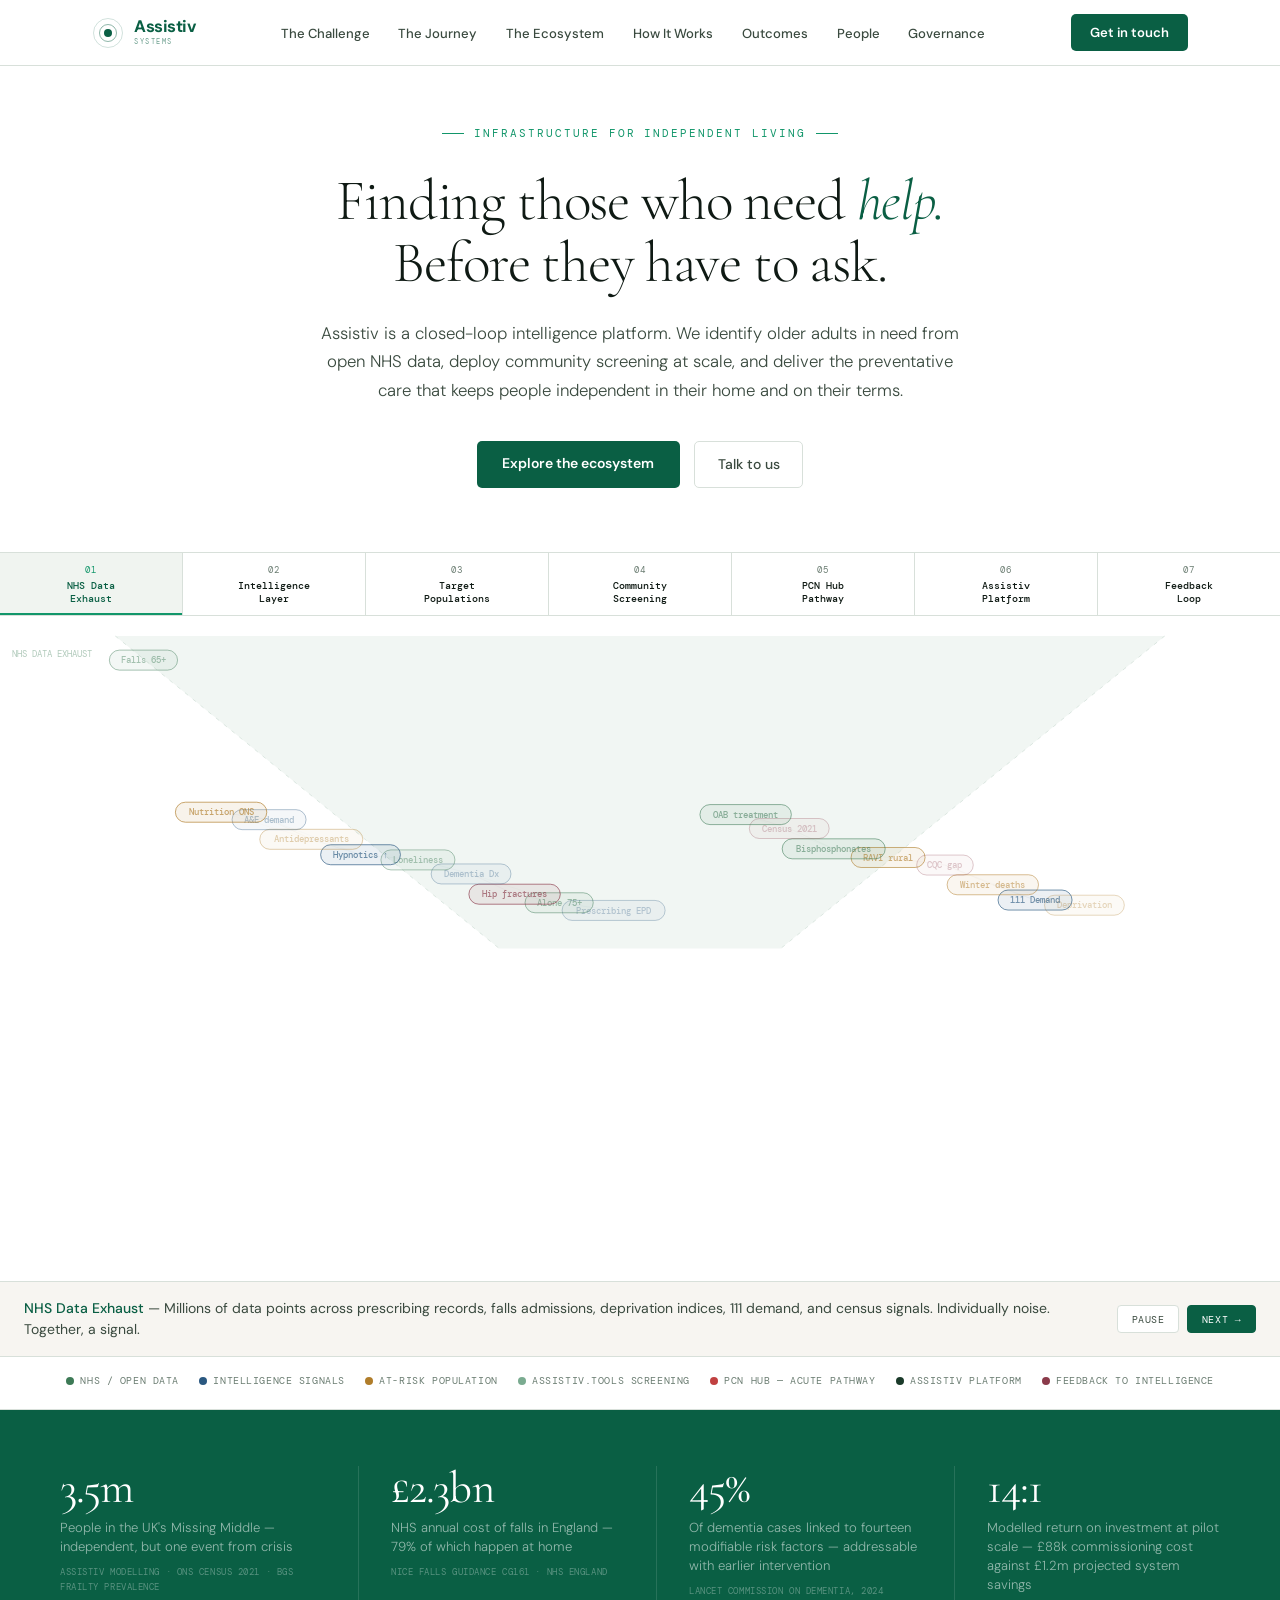
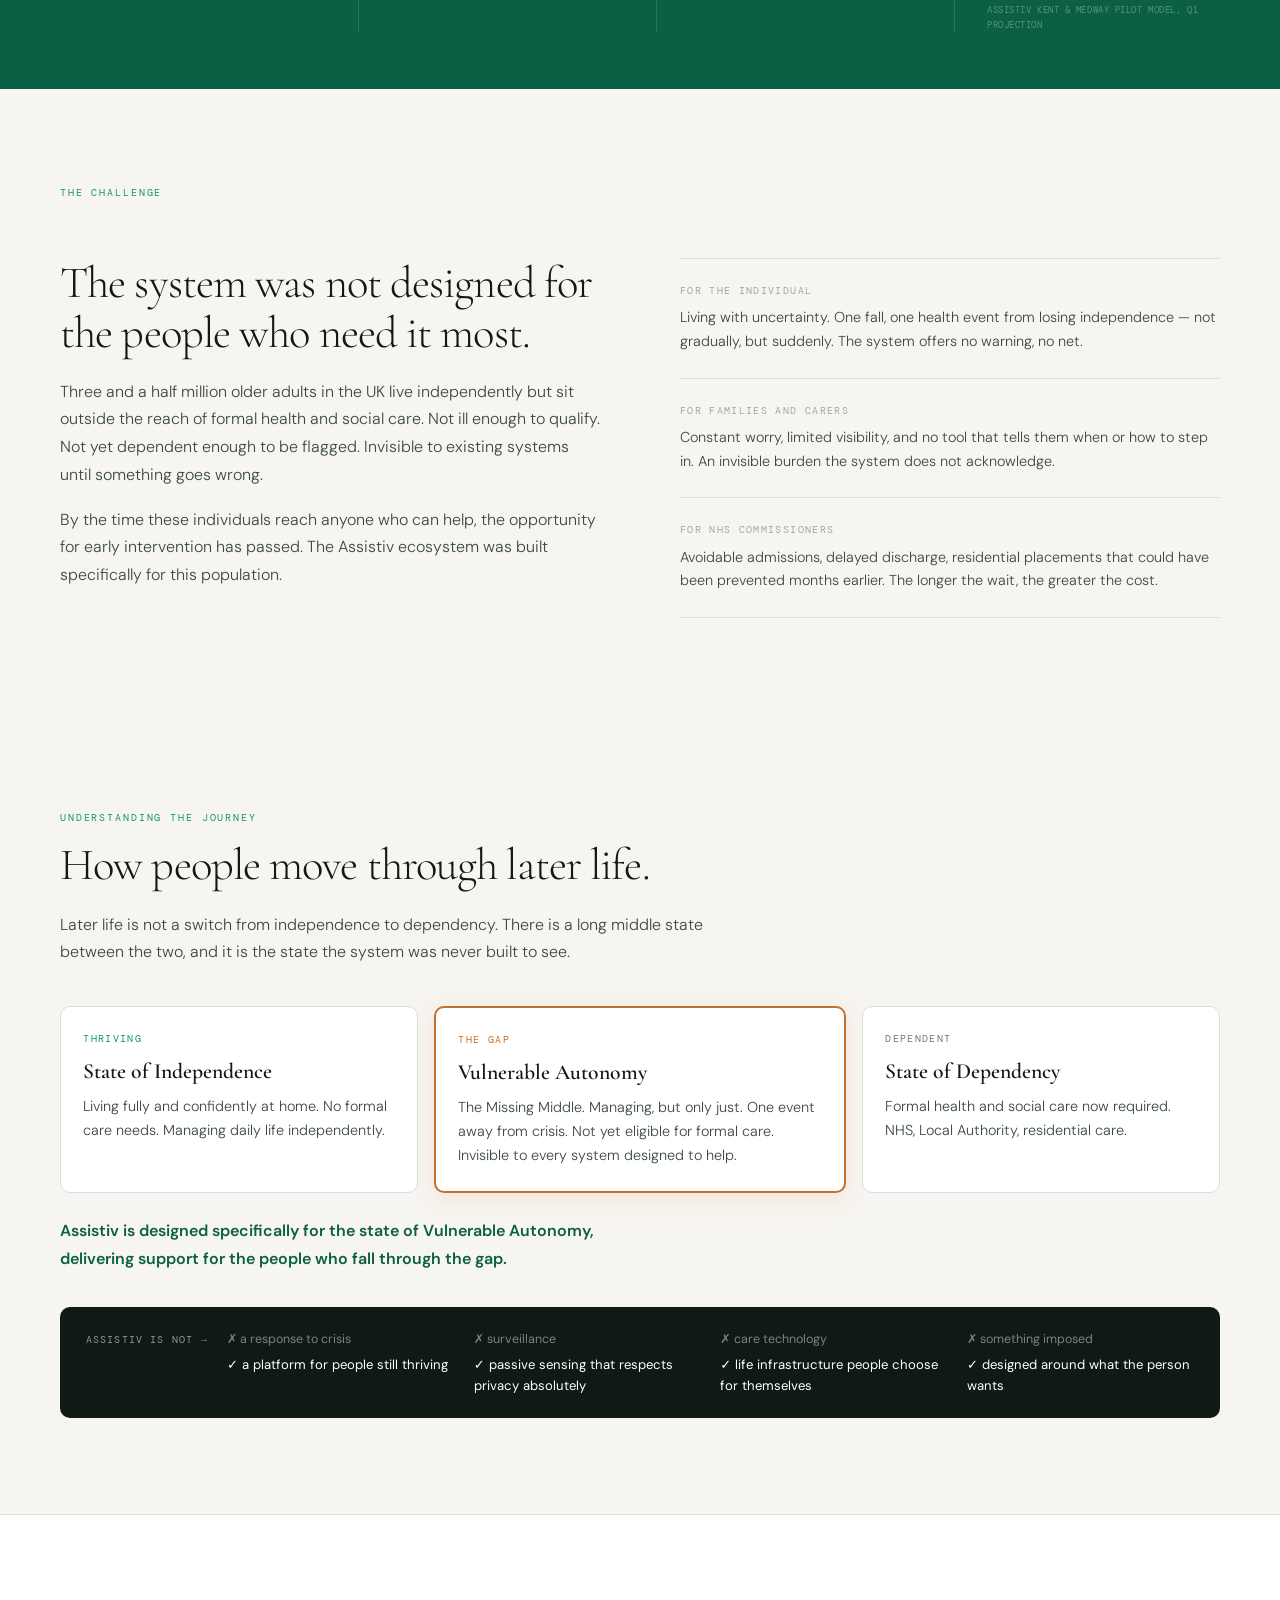
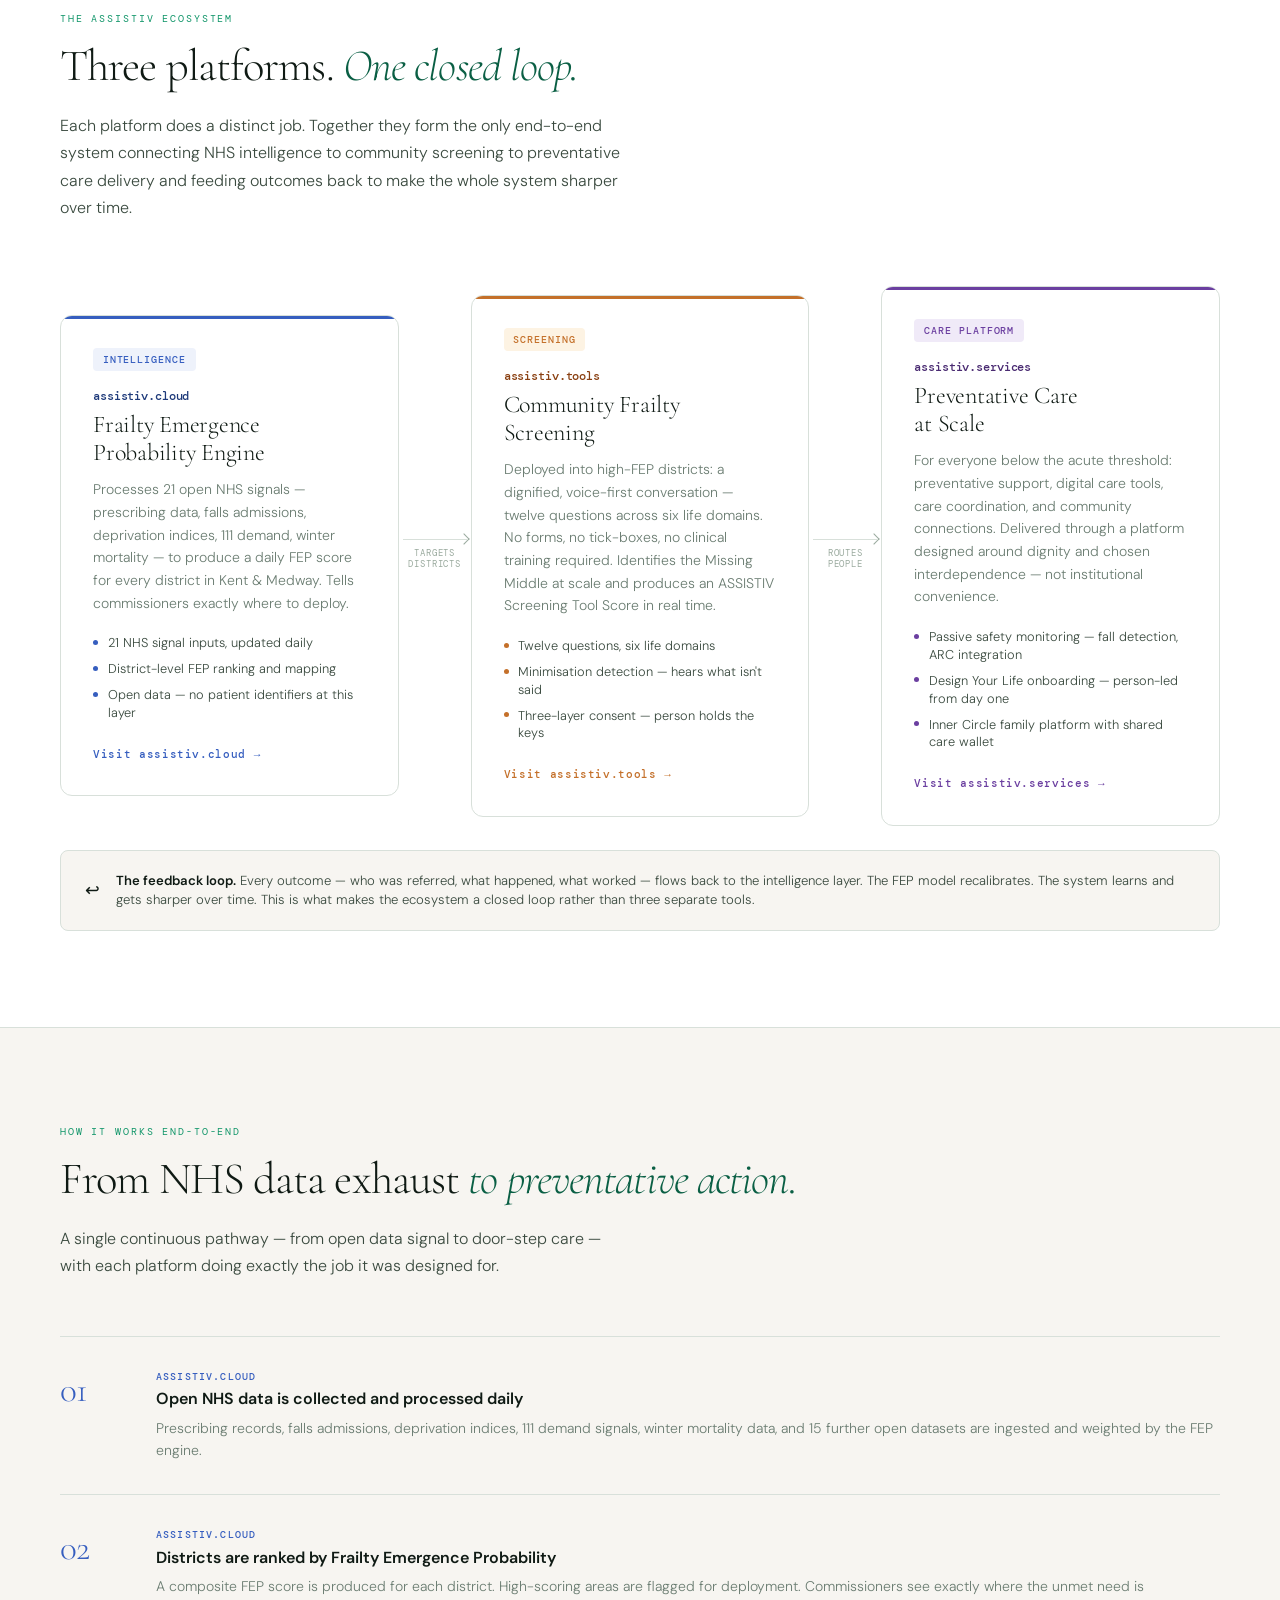
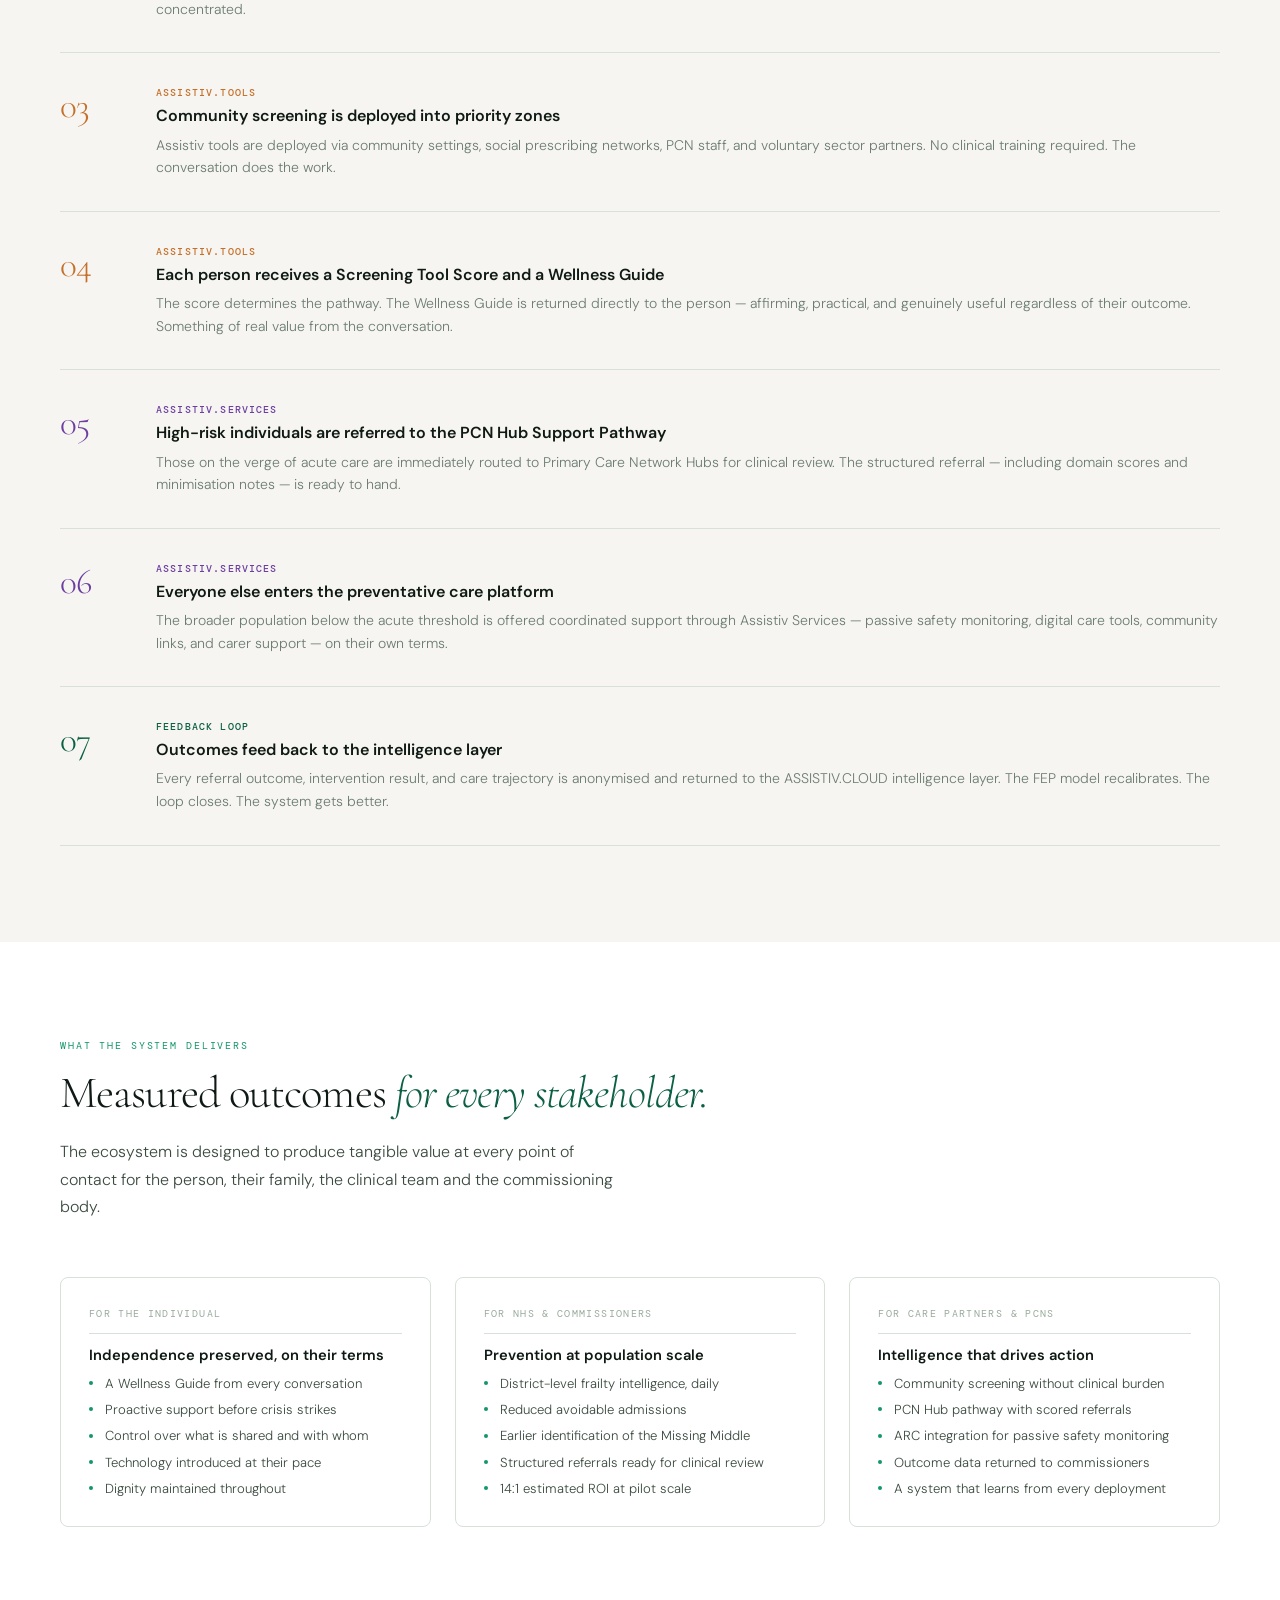
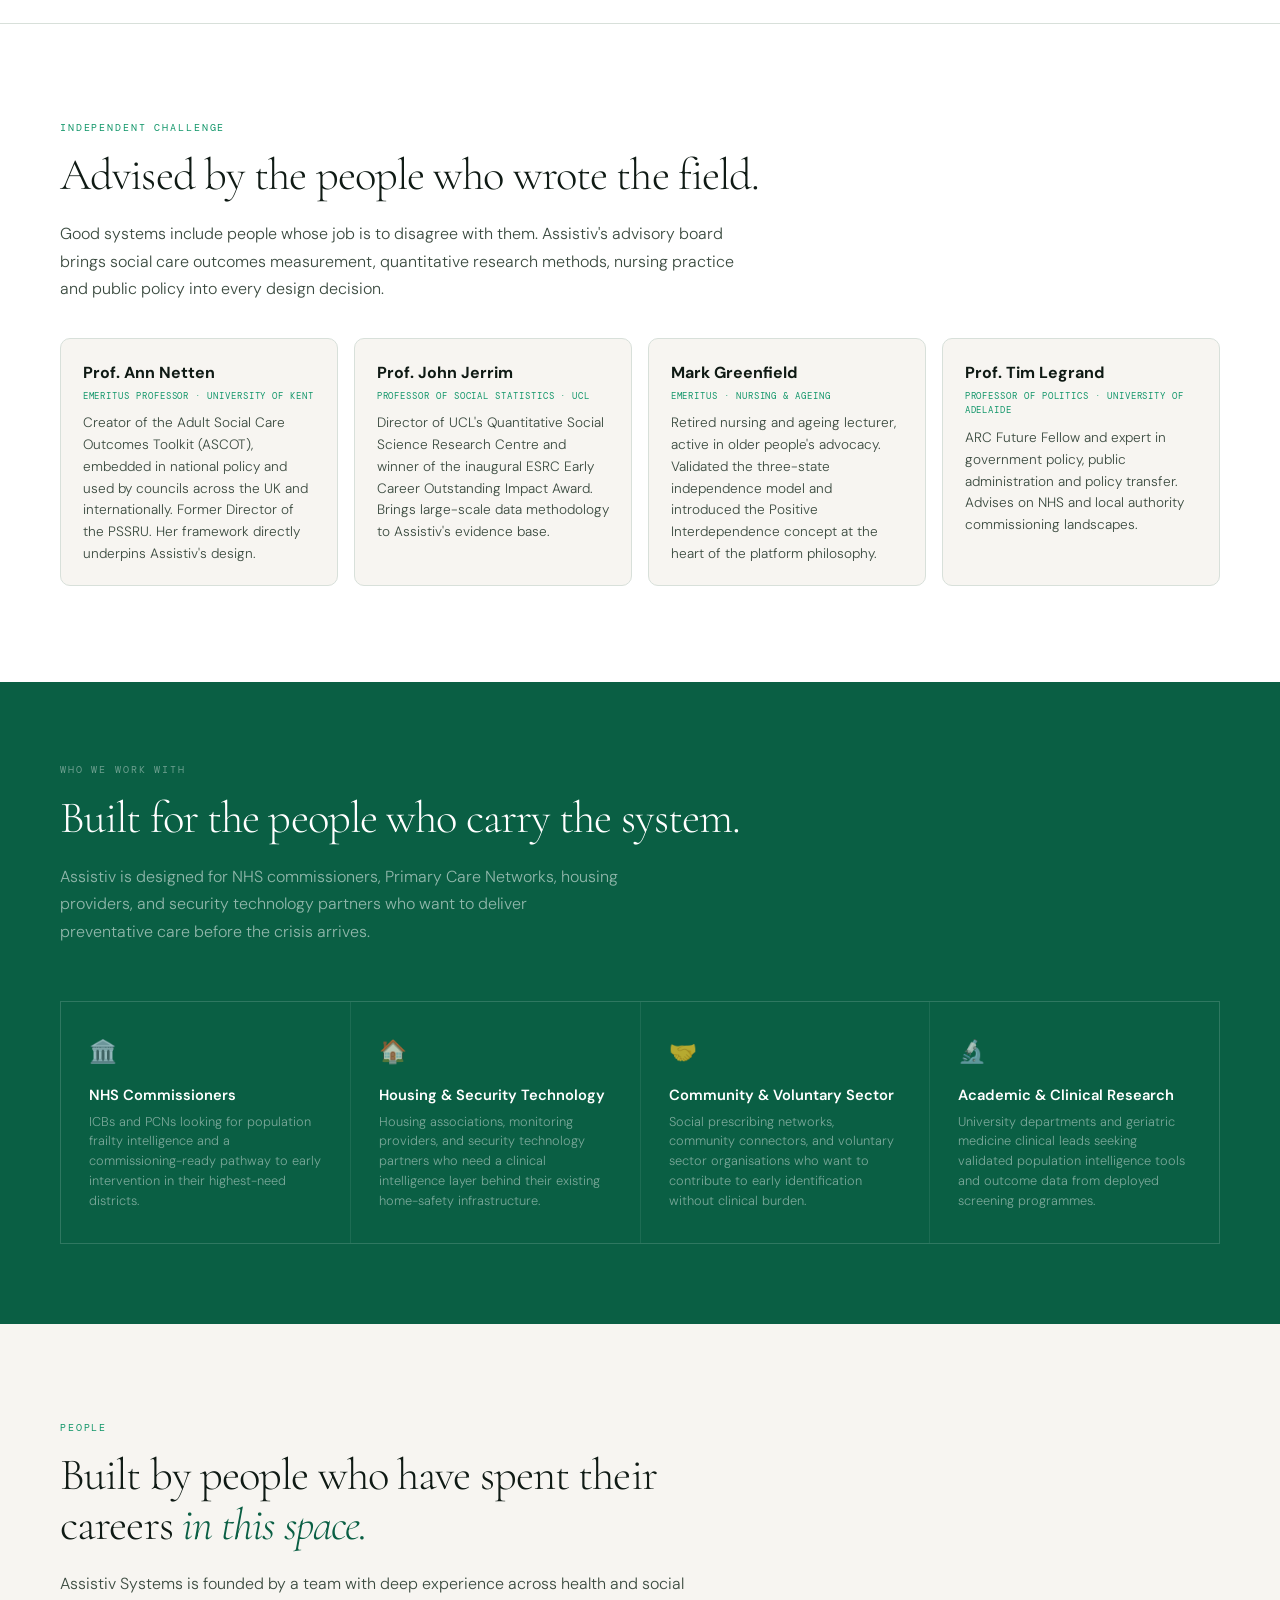
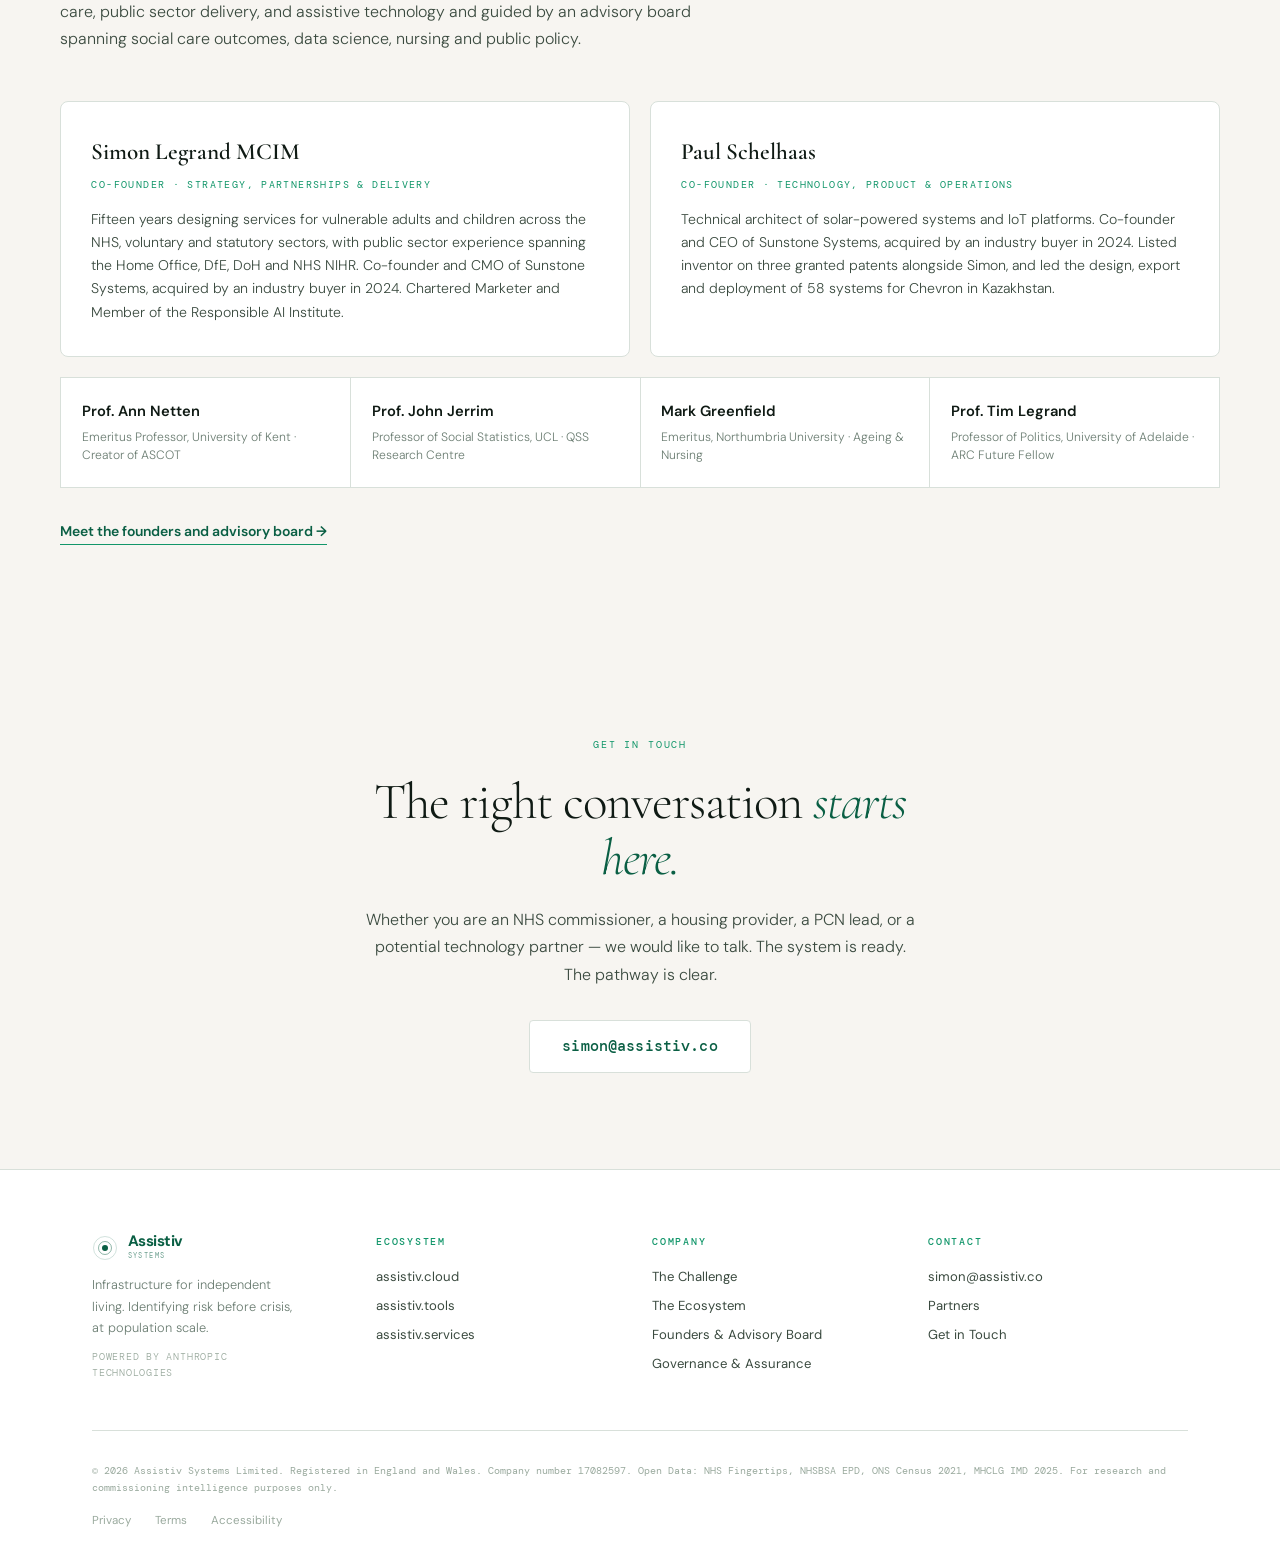
==== commit 49170c0f: "Update index.html" ====
--- a/index.html
+++ b/index.html
@@ -276,12 +276,13 @@
 }
 .flow-row {
   display: grid;
-  grid-template-columns: 1fr 60px 1fr 60px 1fr;
-  align-items: stretch;
+  grid-template-columns: 1fr 72px 1fr 72px 1fr;
+  align-items: center;
   gap: 0;
 }
 .flow-connector {
-  display: flex; flex-direction: column; align-items: center; justify-content: center; gap: 0.3rem;
+  display: flex; flex-direction: column; align-items: center; justify-content: center;
+  gap: 0.4rem; padding: 0 4px; z-index: 1;
 }
 .flow-conn-line {
   width: 100%; height: 1px; background: var(--border); position: relative;
@@ -294,7 +295,7 @@
 .flow-conn-label {
   font-family: var(--mono); font-size: 0.55rem; letter-spacing: 0.1em;
   text-transform: uppercase; color: var(--ink-faint); text-align: center; line-height: 1.3;
-  white-space: nowrap;
+  white-space: nowrap; background: var(--white); padding: 2px 4px;
 }
 .platform-card {
   border: 1px solid var(--border); border-radius: 12px; padding: 2rem;
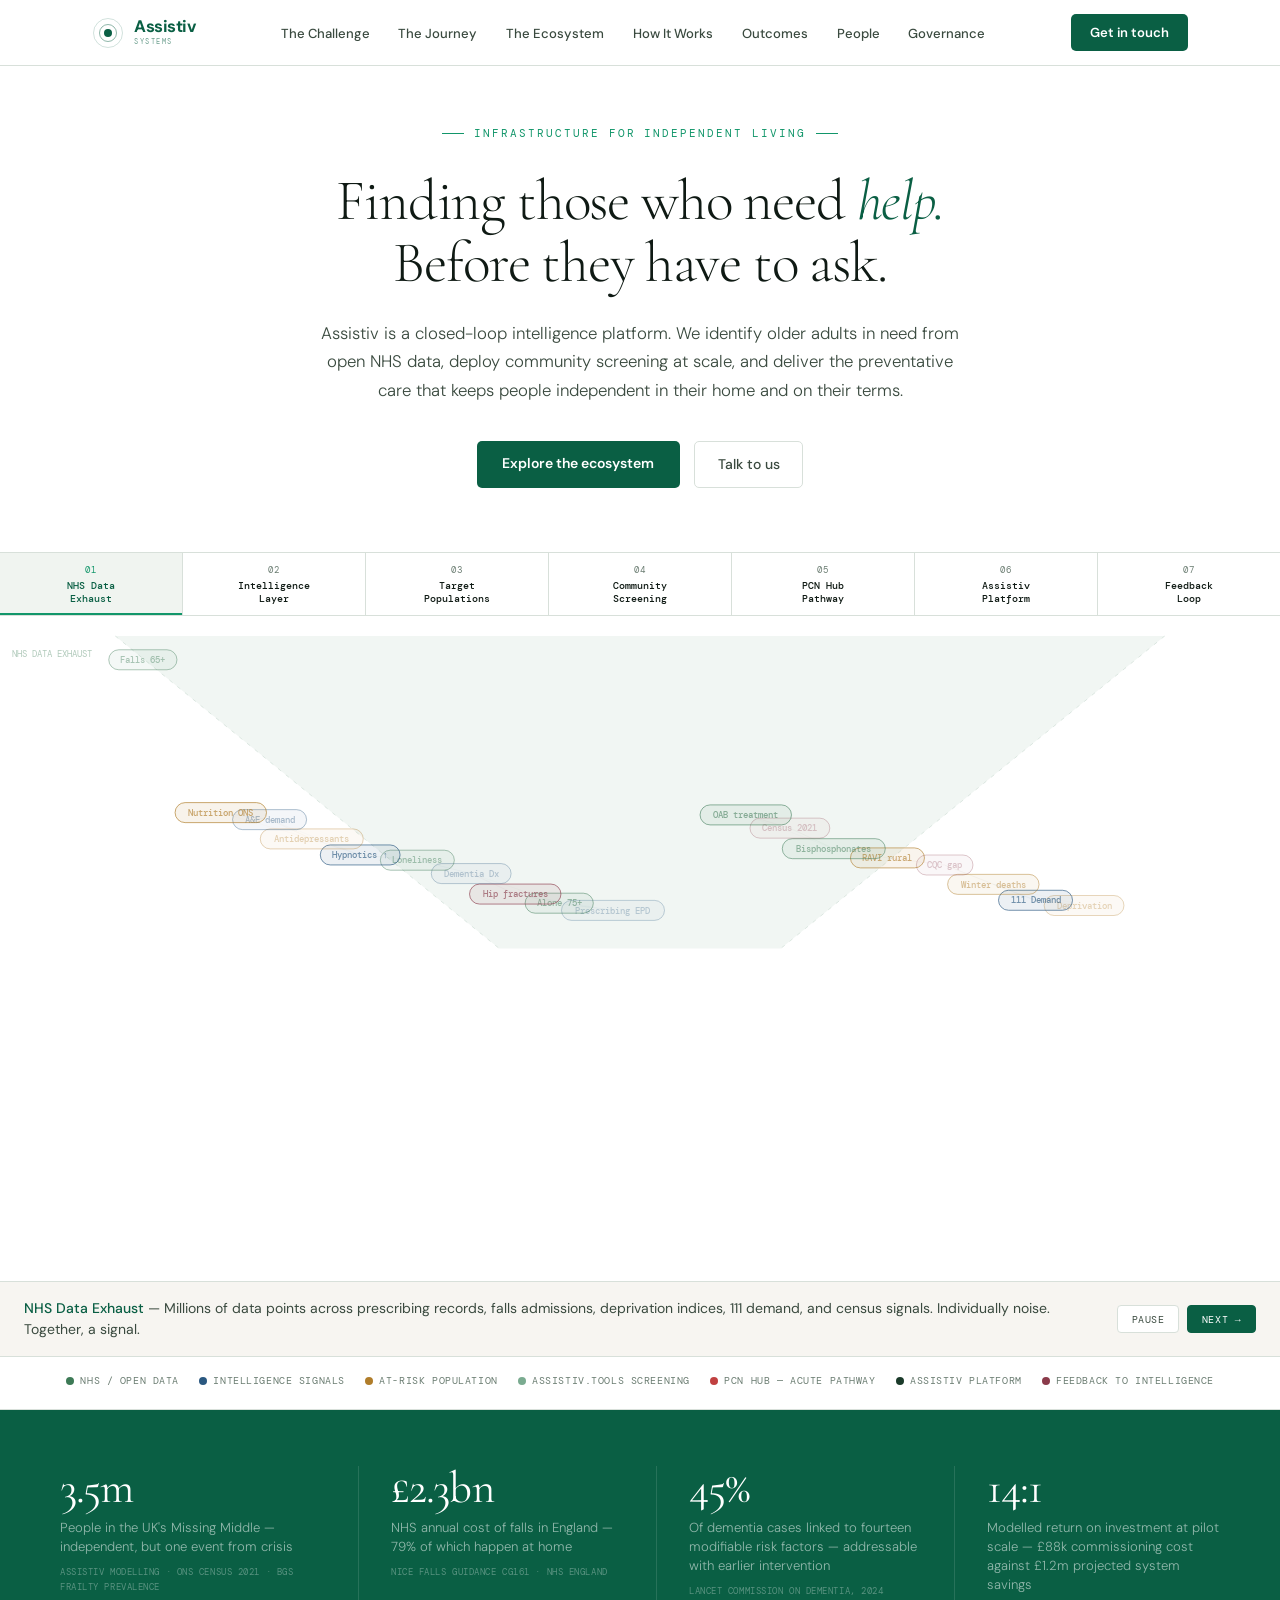
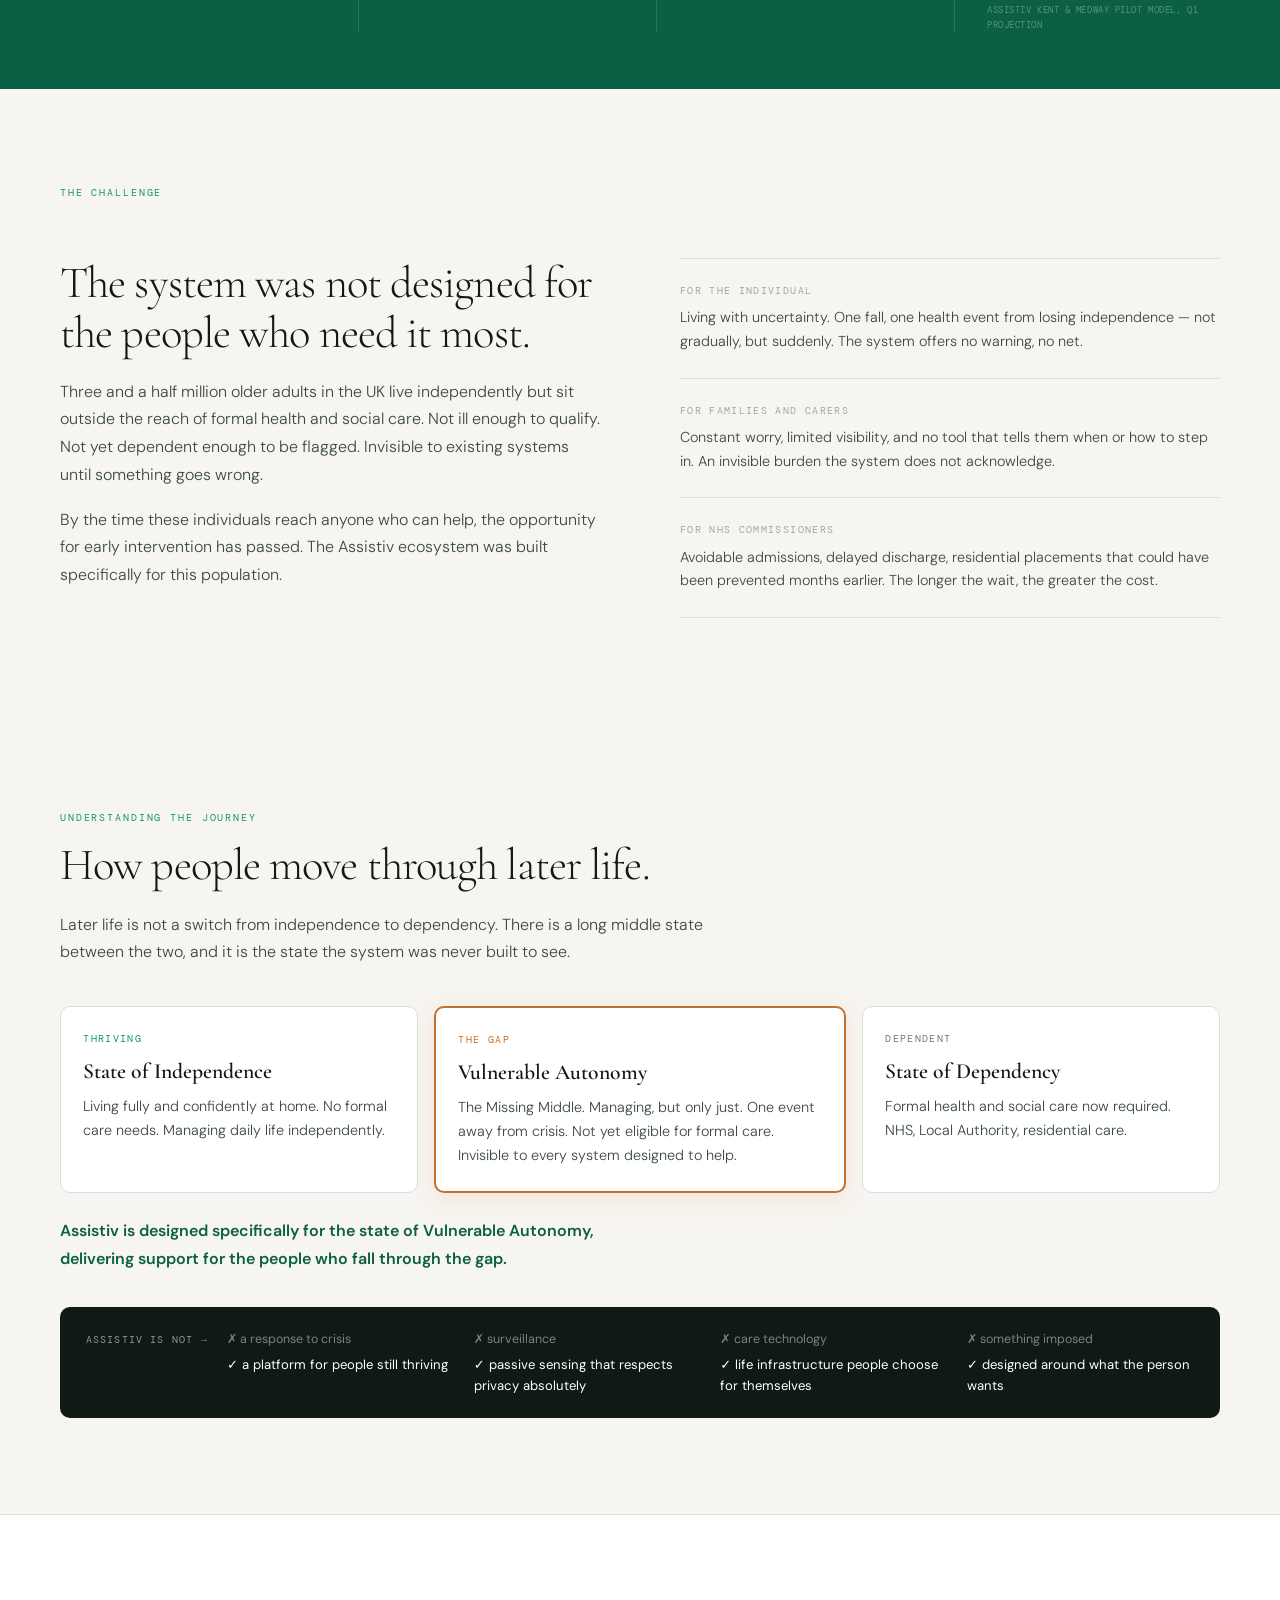
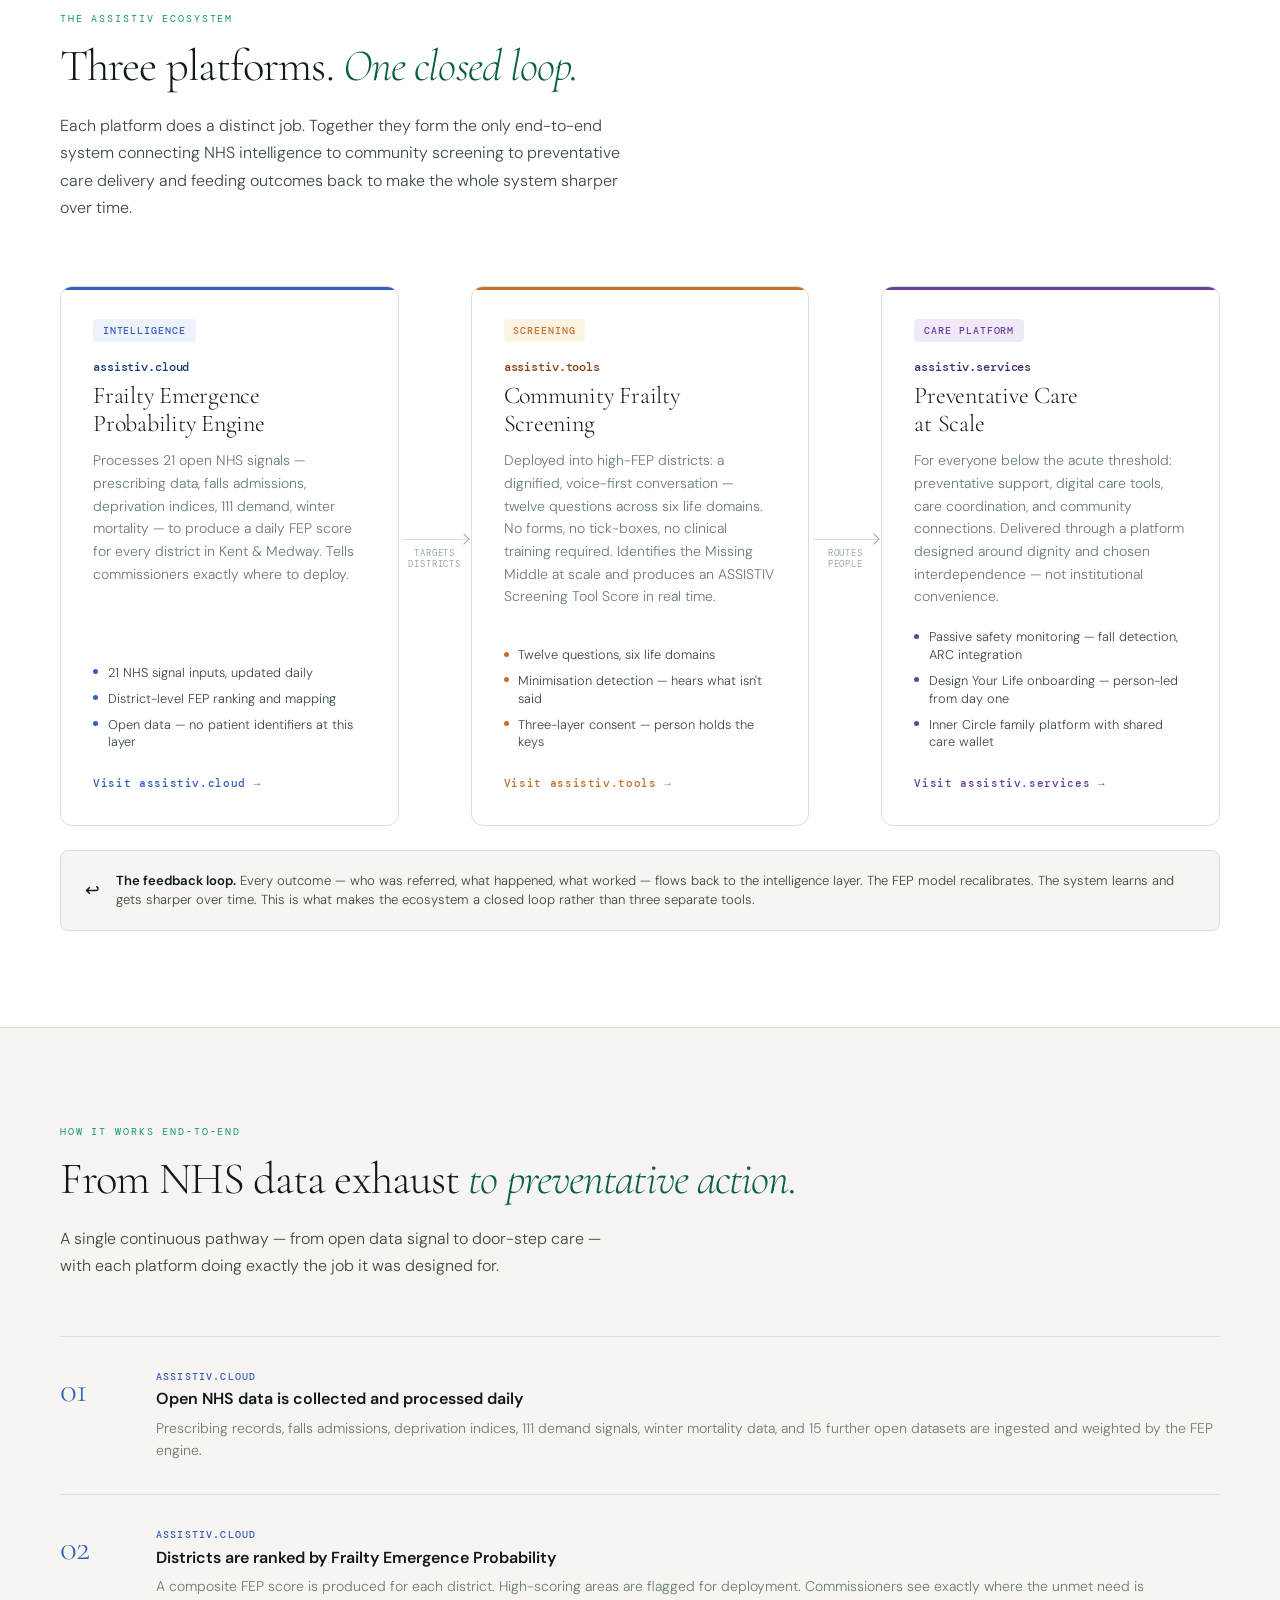
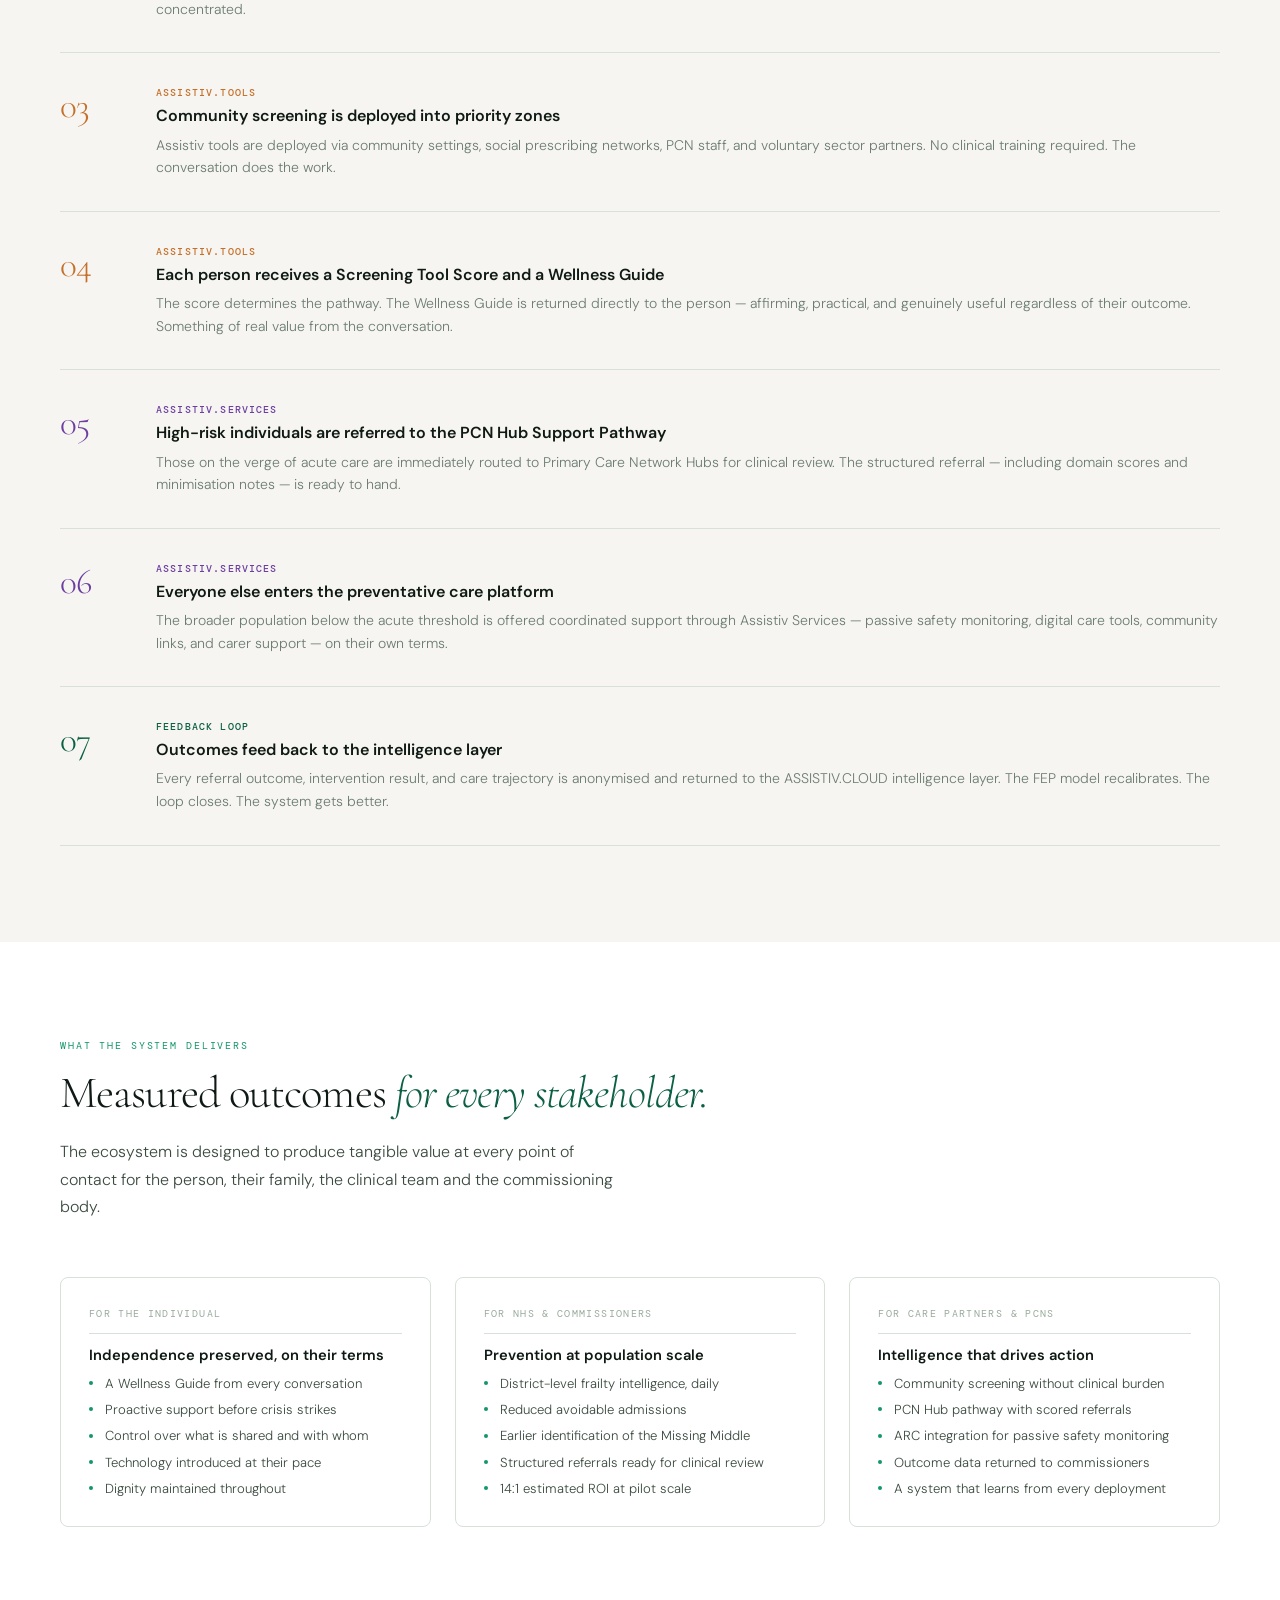
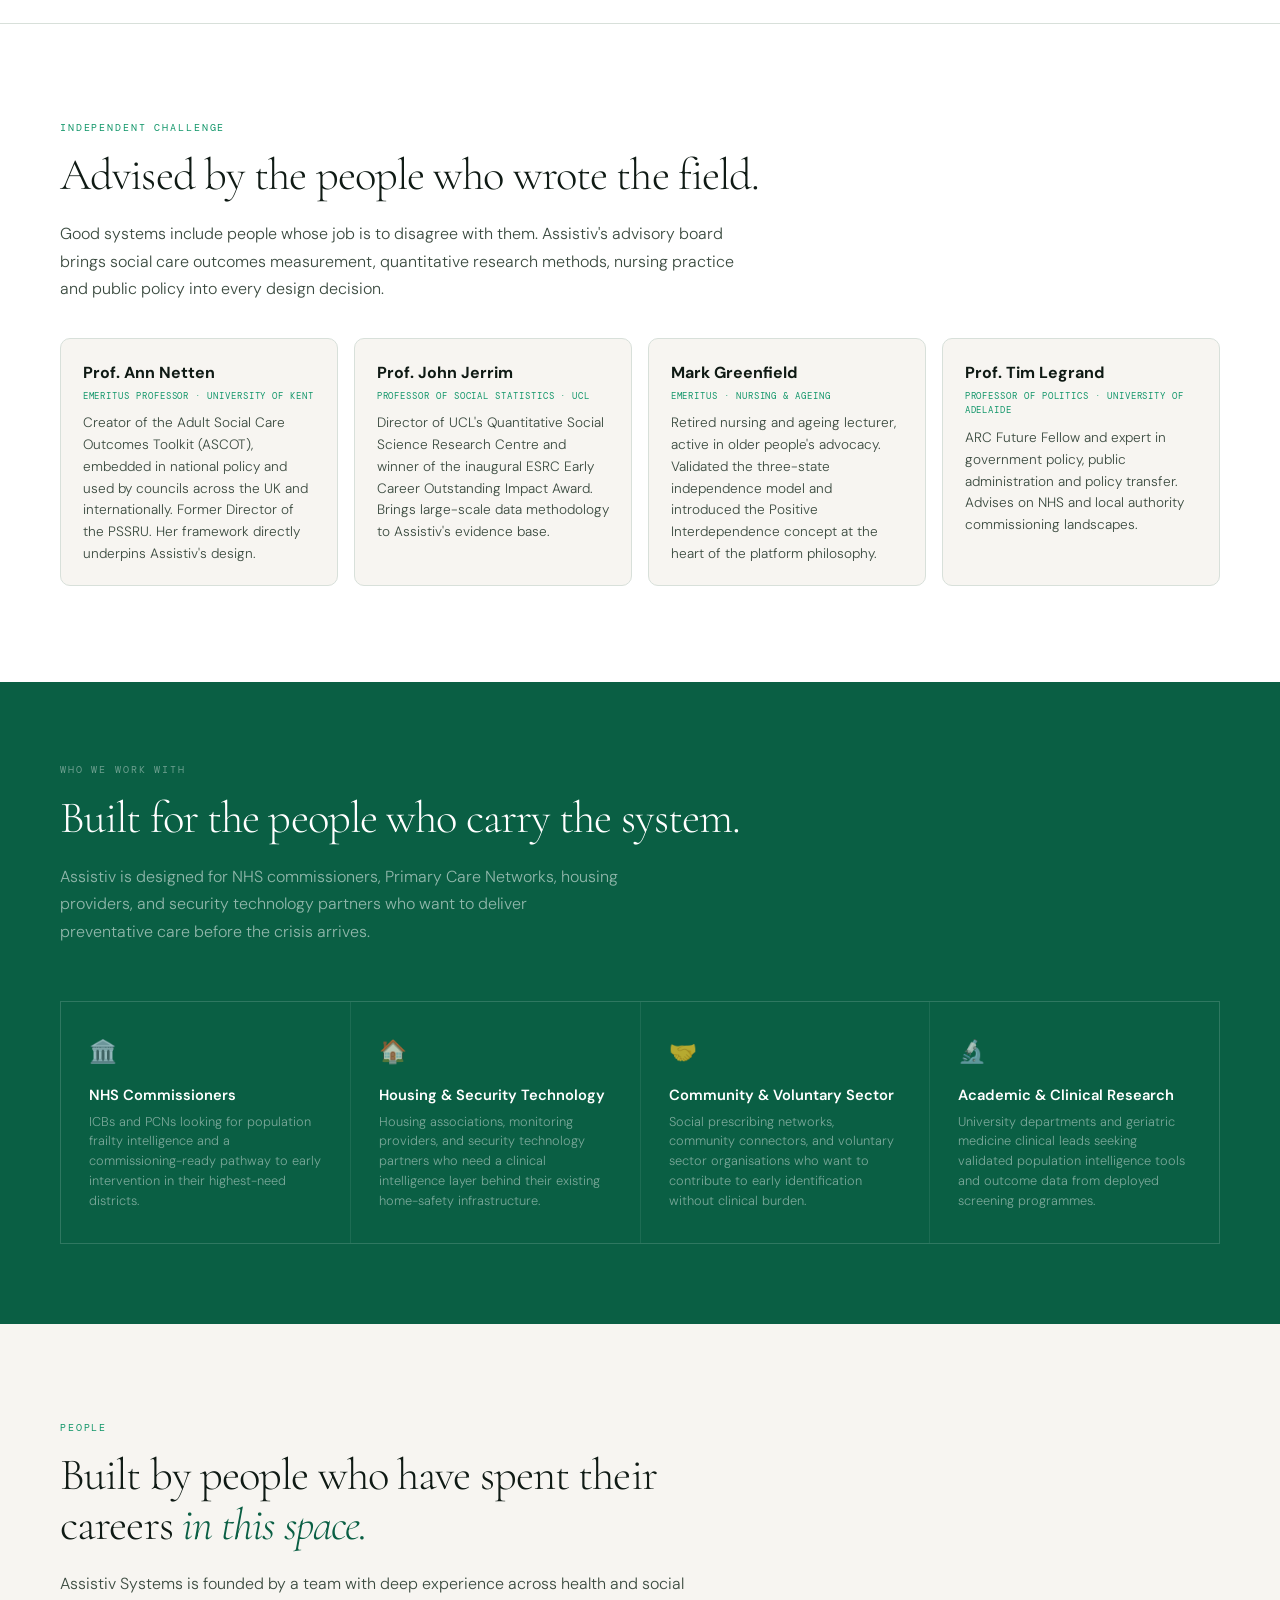
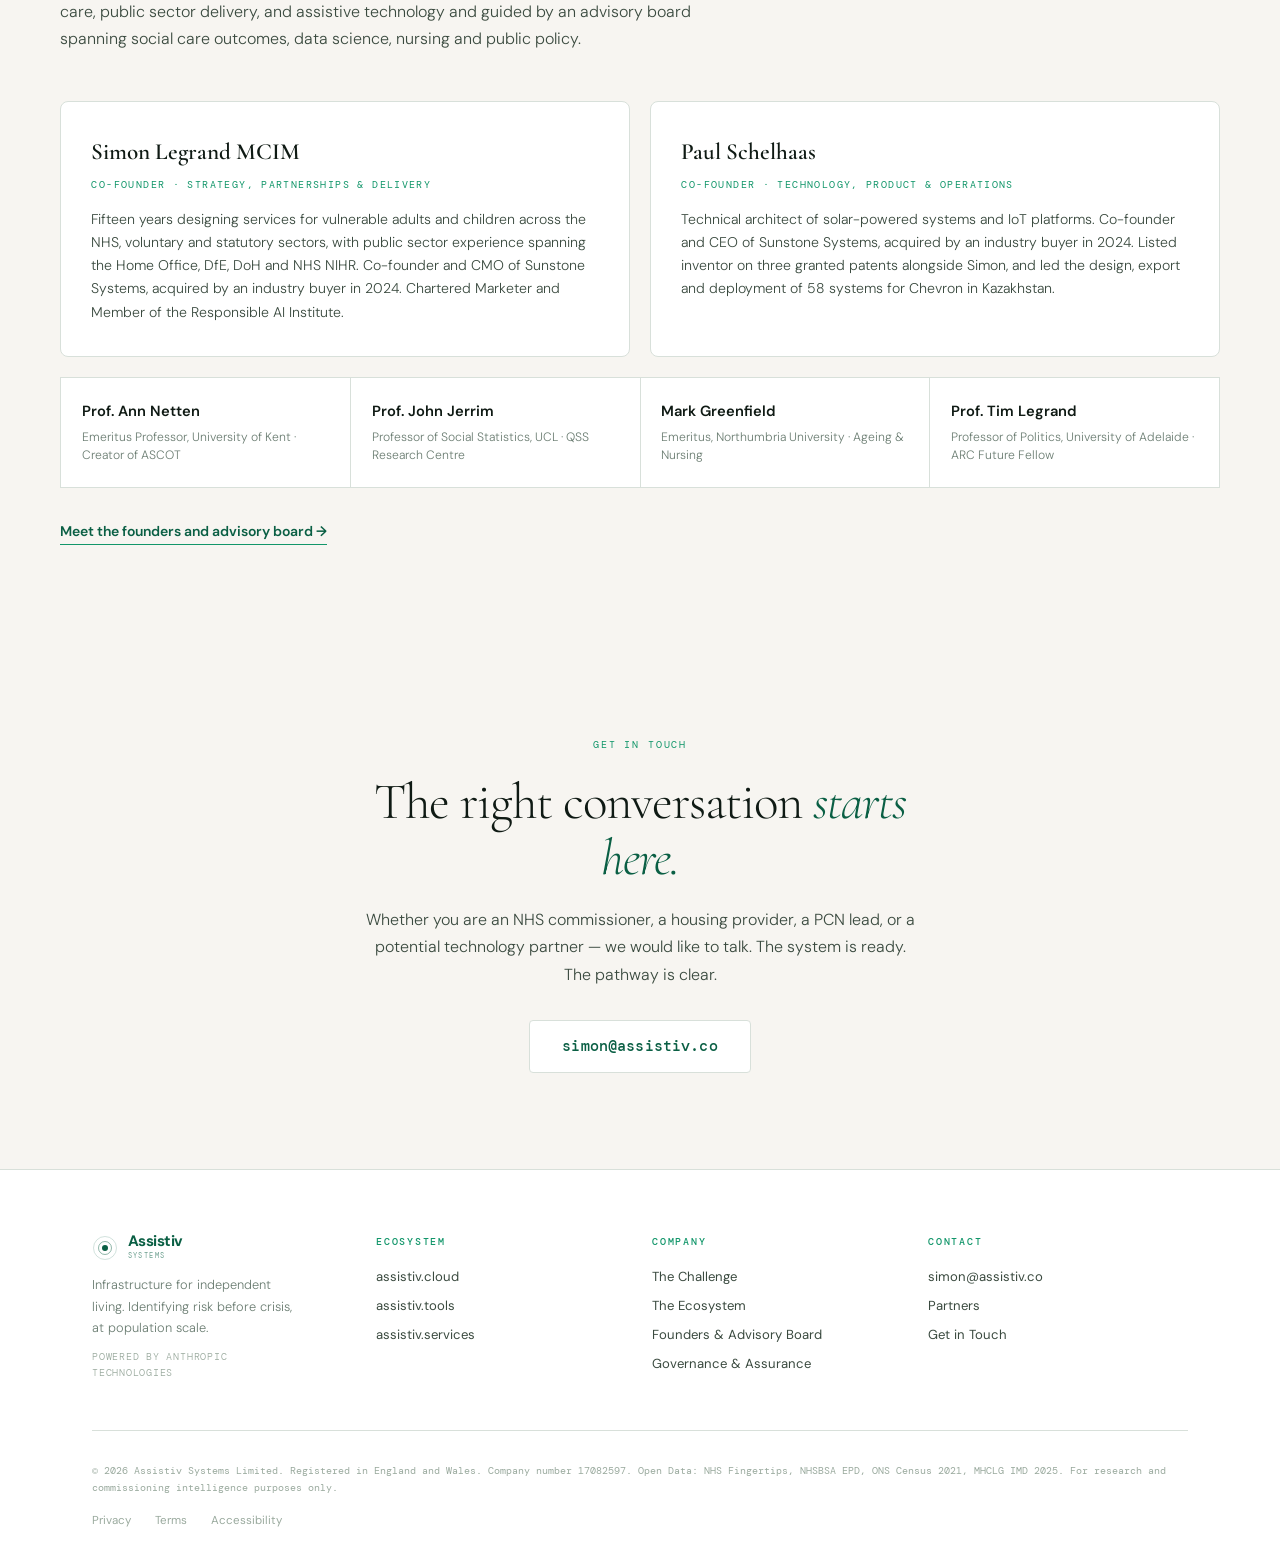
==== commit 97968c2e: "Update index.html" ====
--- a/index.html
+++ b/index.html
@@ -277,12 +277,12 @@
 .flow-row {
   display: grid;
   grid-template-columns: 1fr 72px 1fr 72px 1fr;
-  align-items: center;
+  align-items: stretch;
   gap: 0;
 }
 .flow-connector {
   display: flex; flex-direction: column; align-items: center; justify-content: center;
-  gap: 0.4rem; padding: 0 4px; z-index: 1;
+  gap: 0.4rem; padding: 0 4px; z-index: 1; align-self: center;
 }
 .flow-conn-line {
   width: 100%; height: 1px; background: var(--border); position: relative;
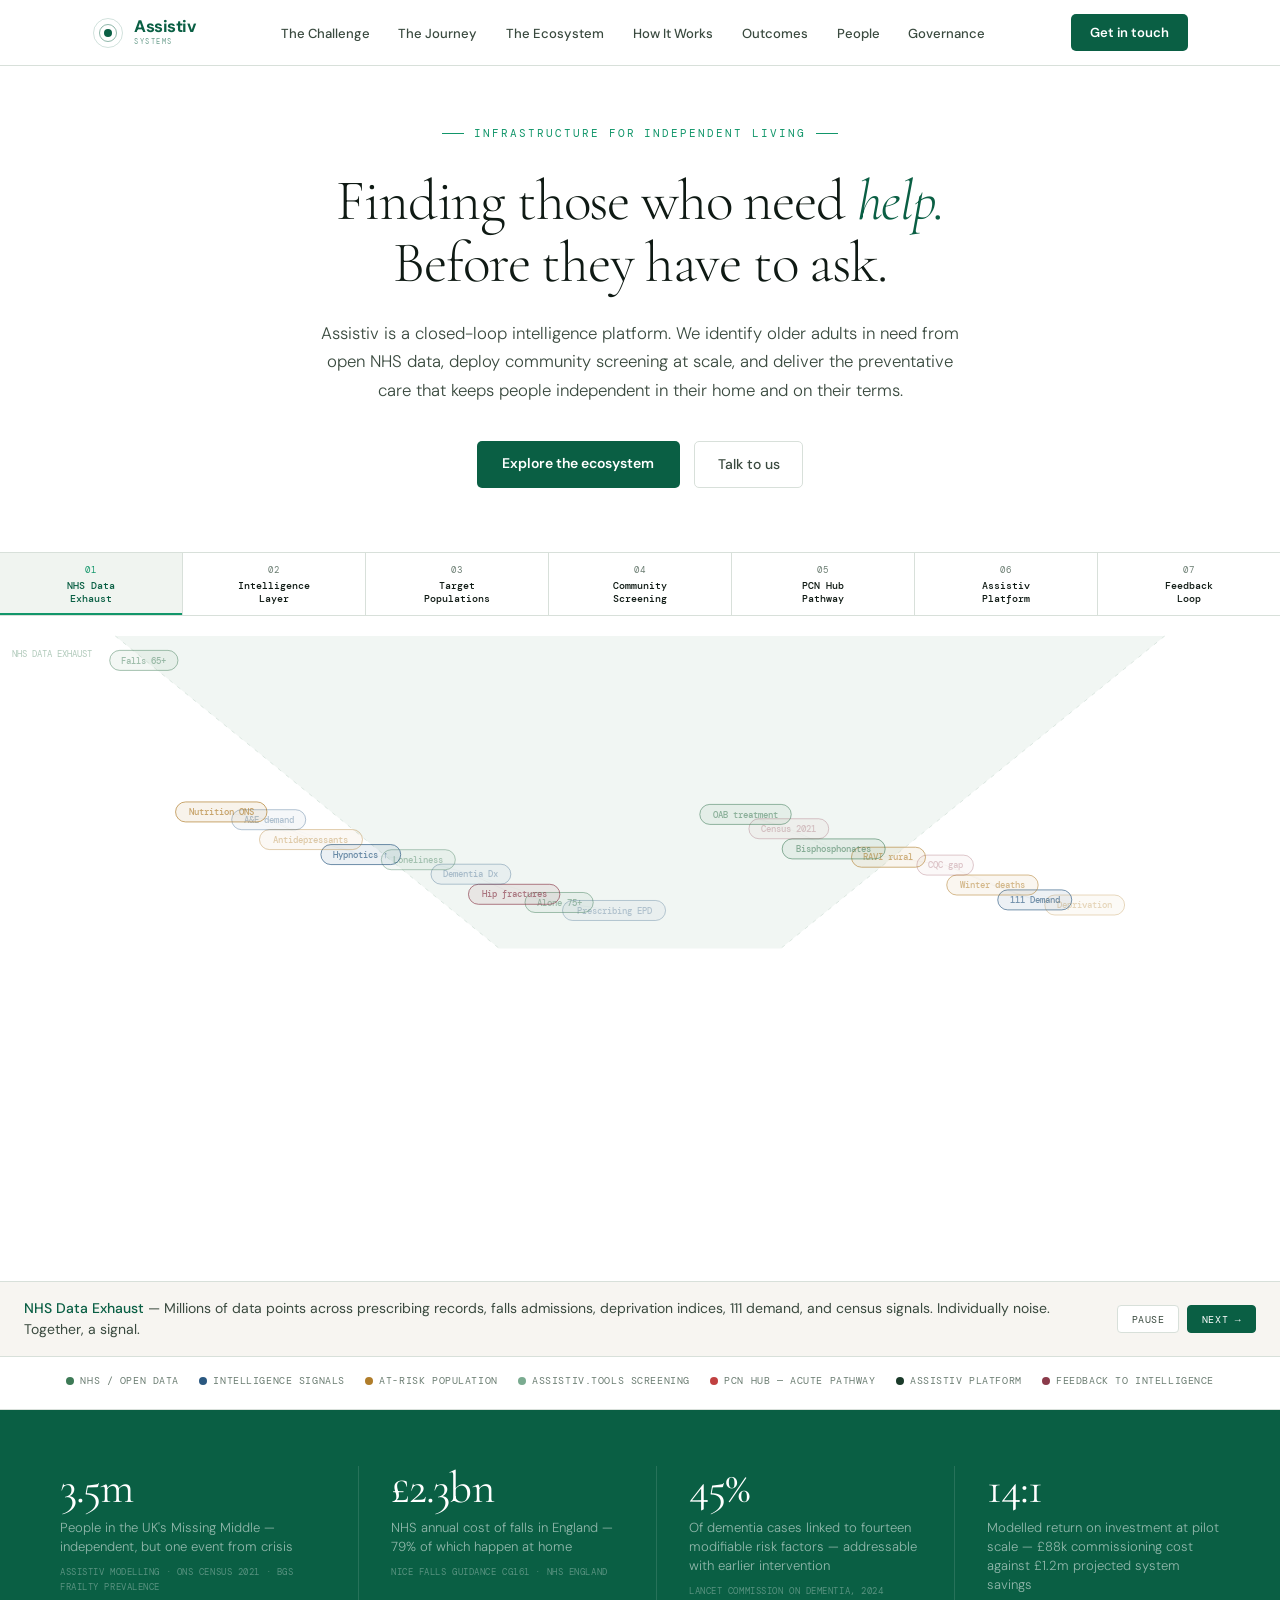
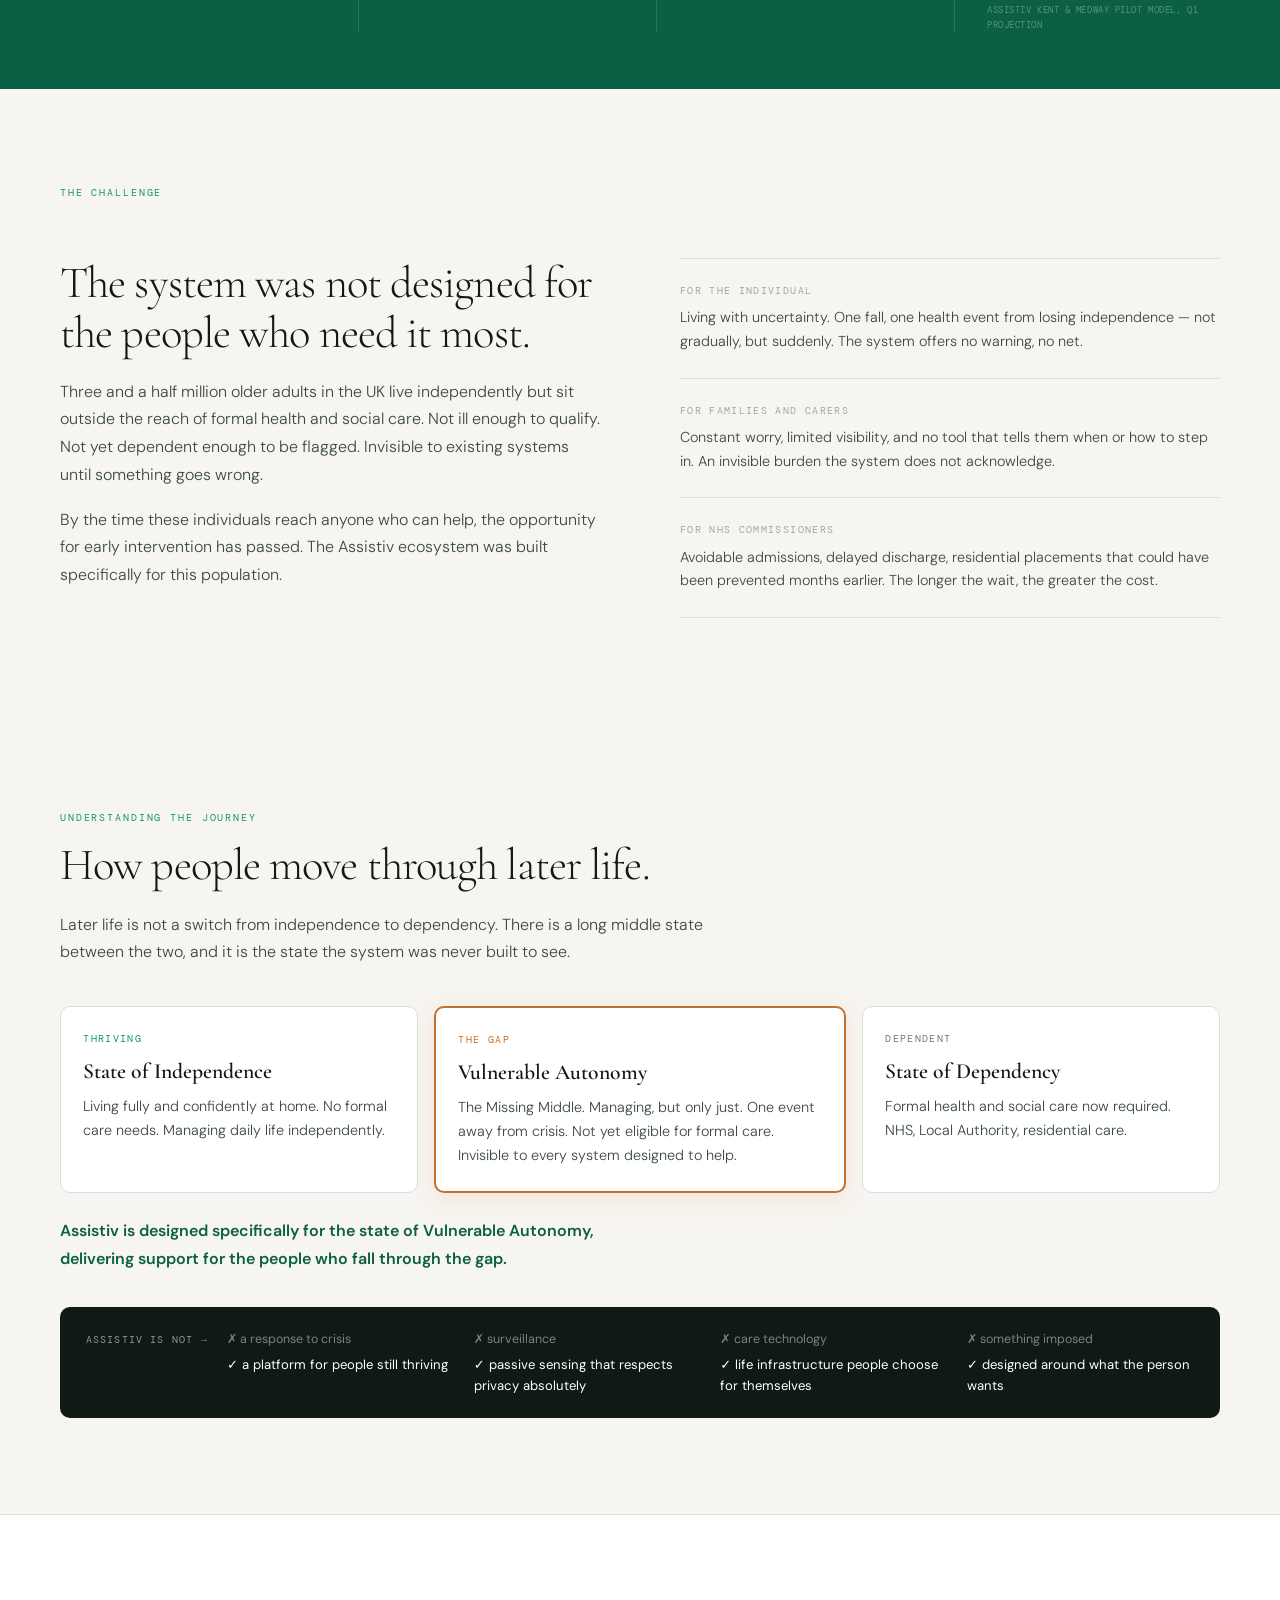
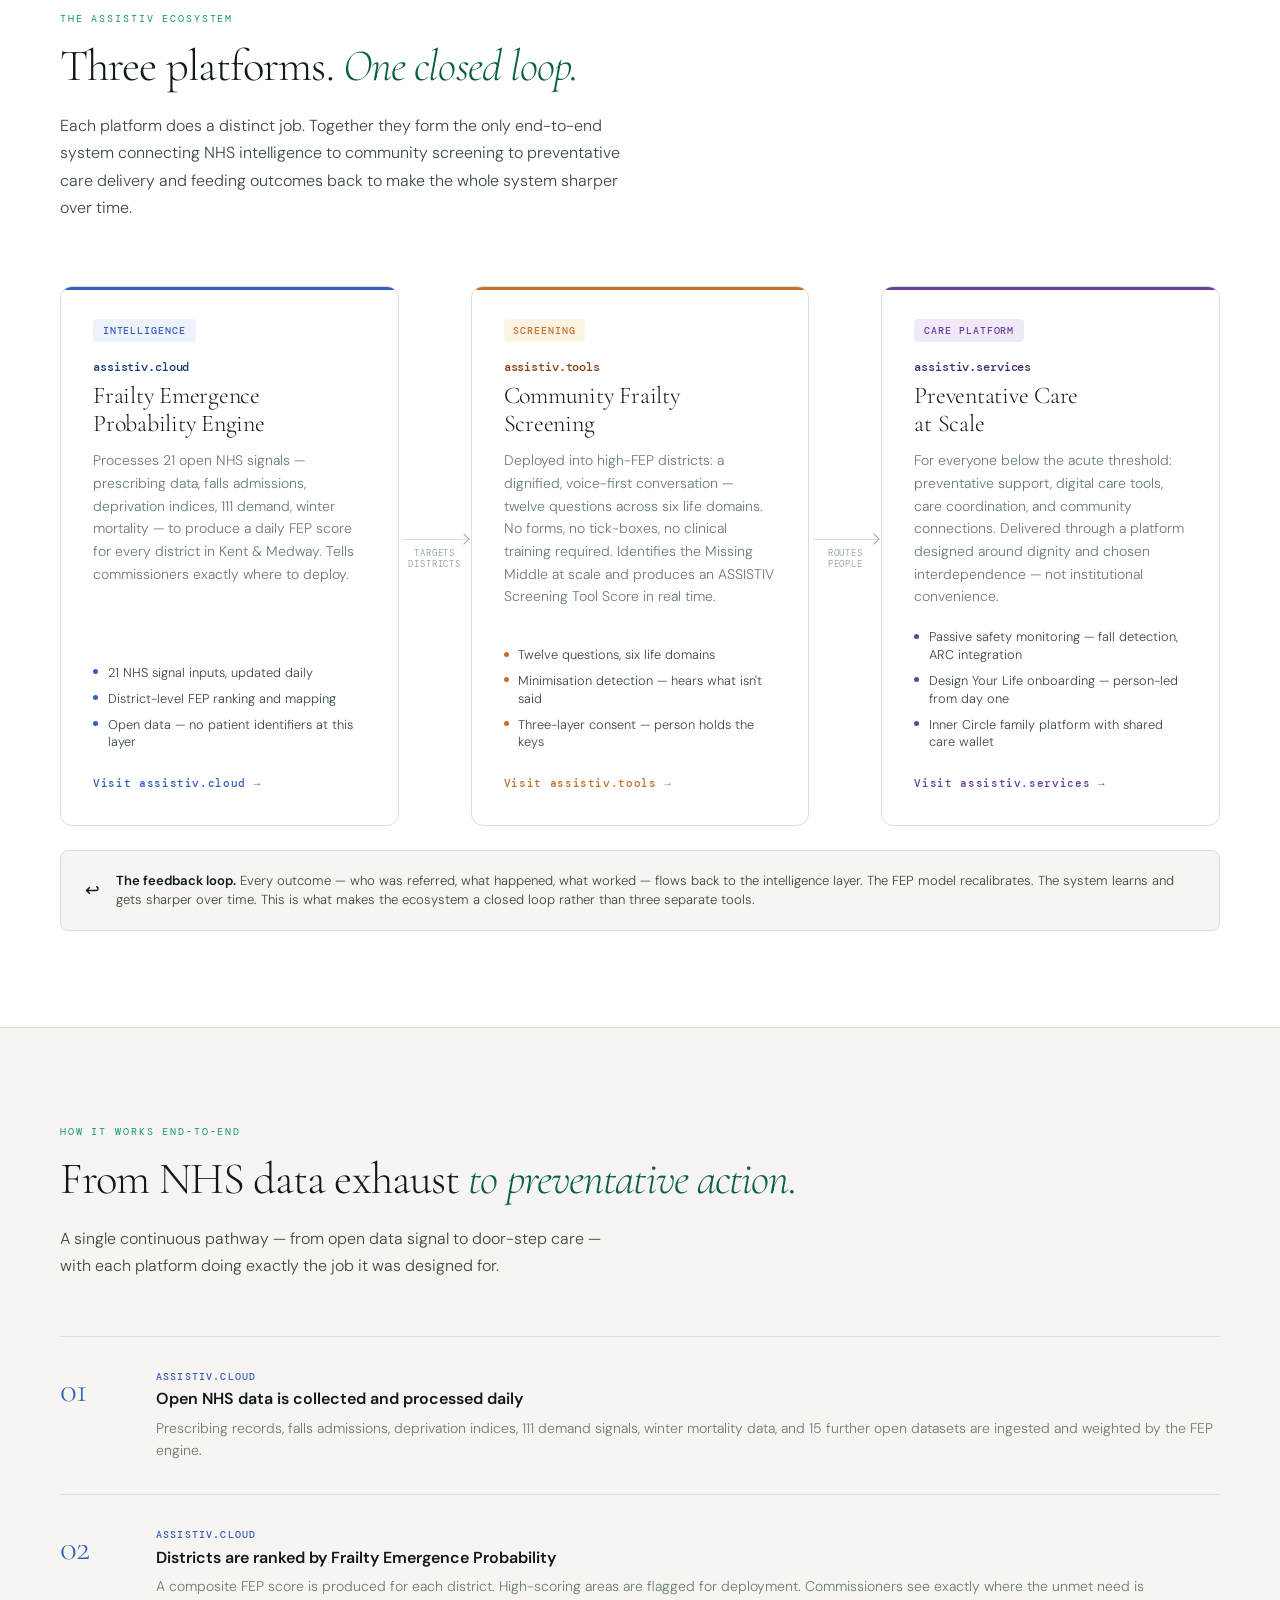
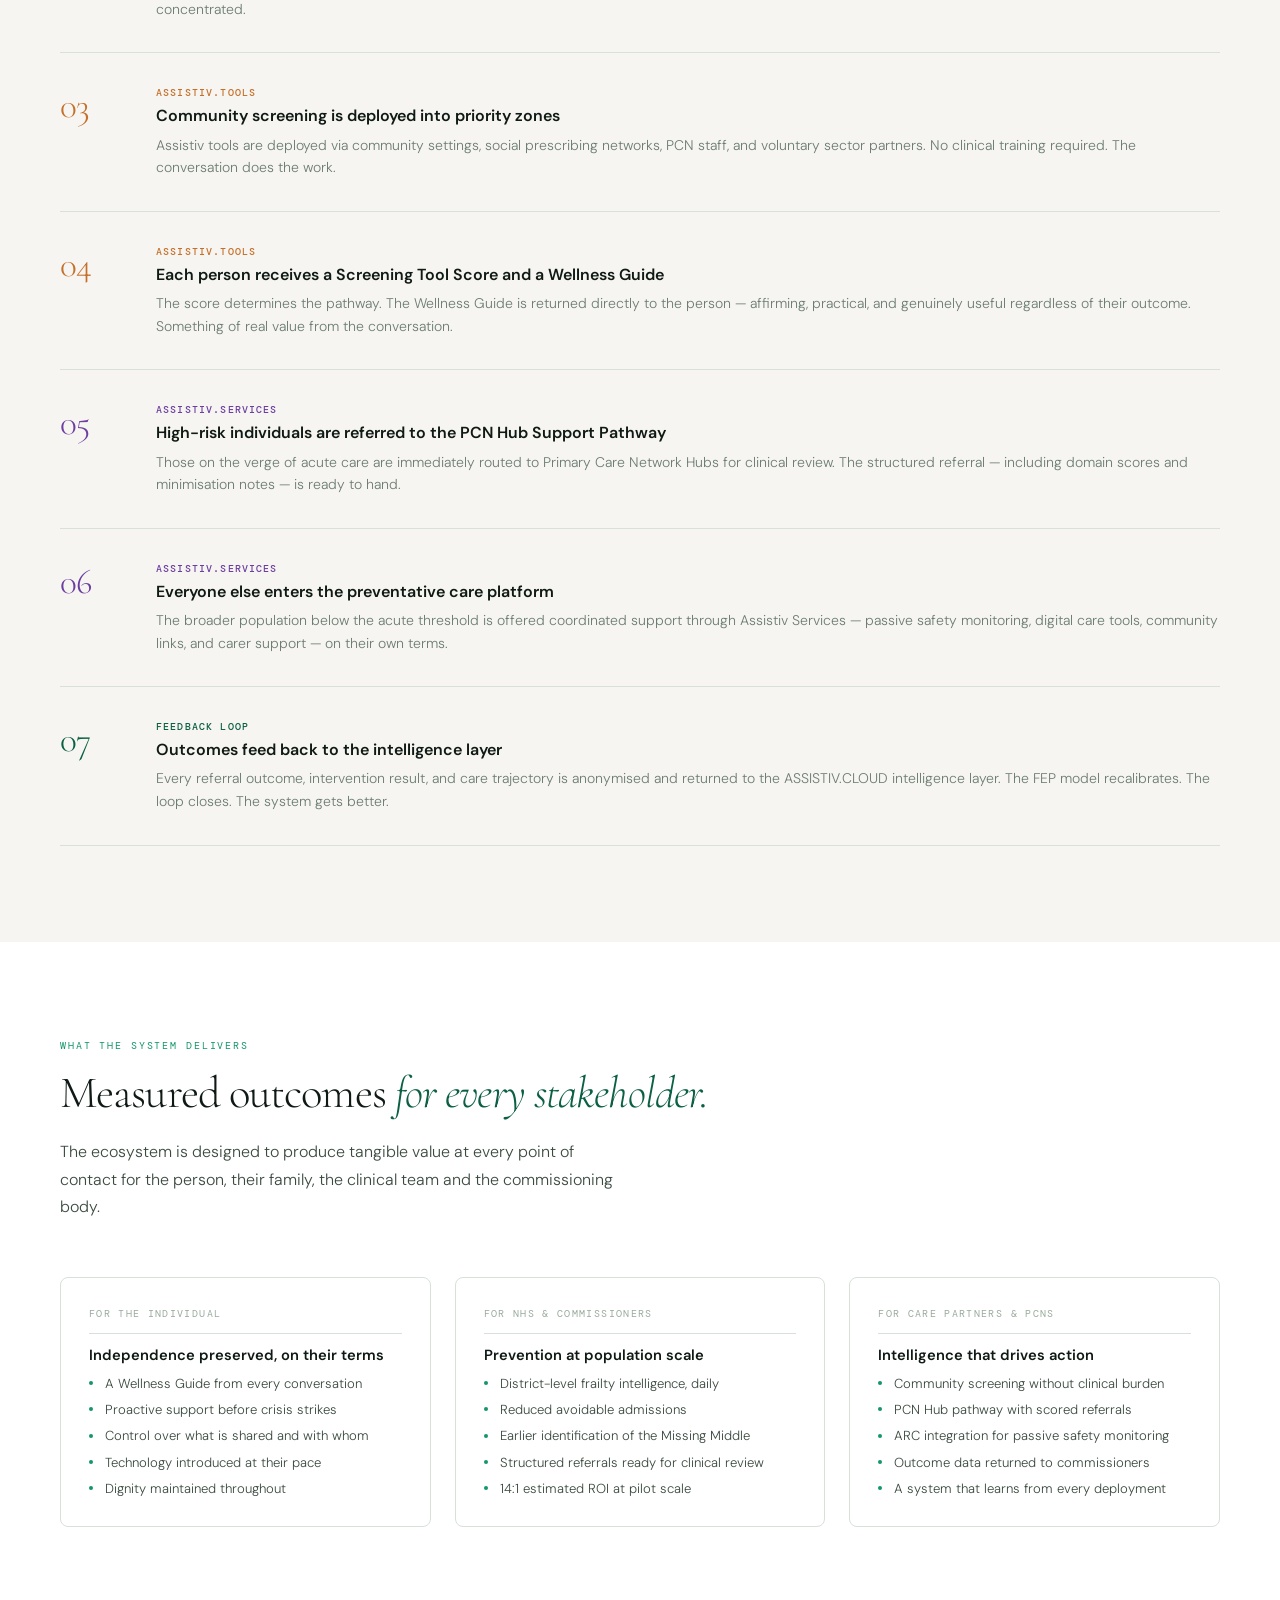
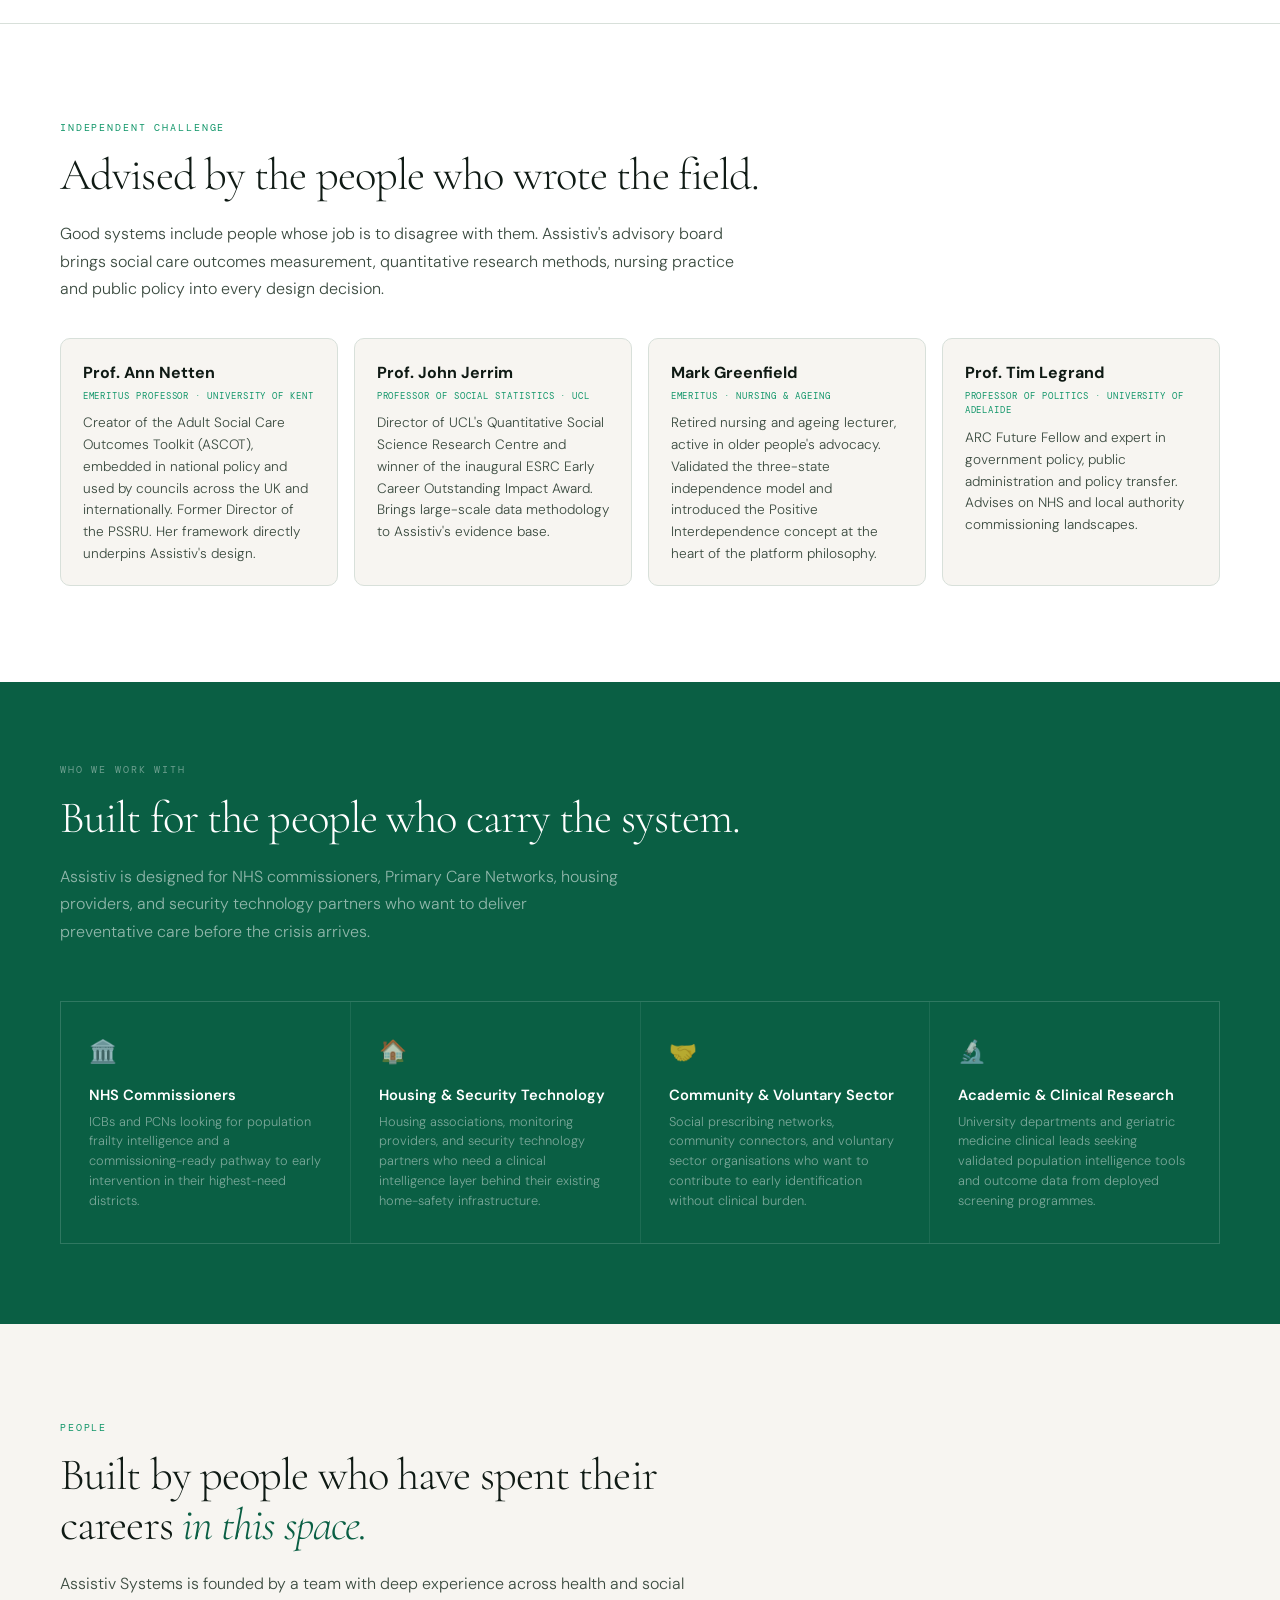
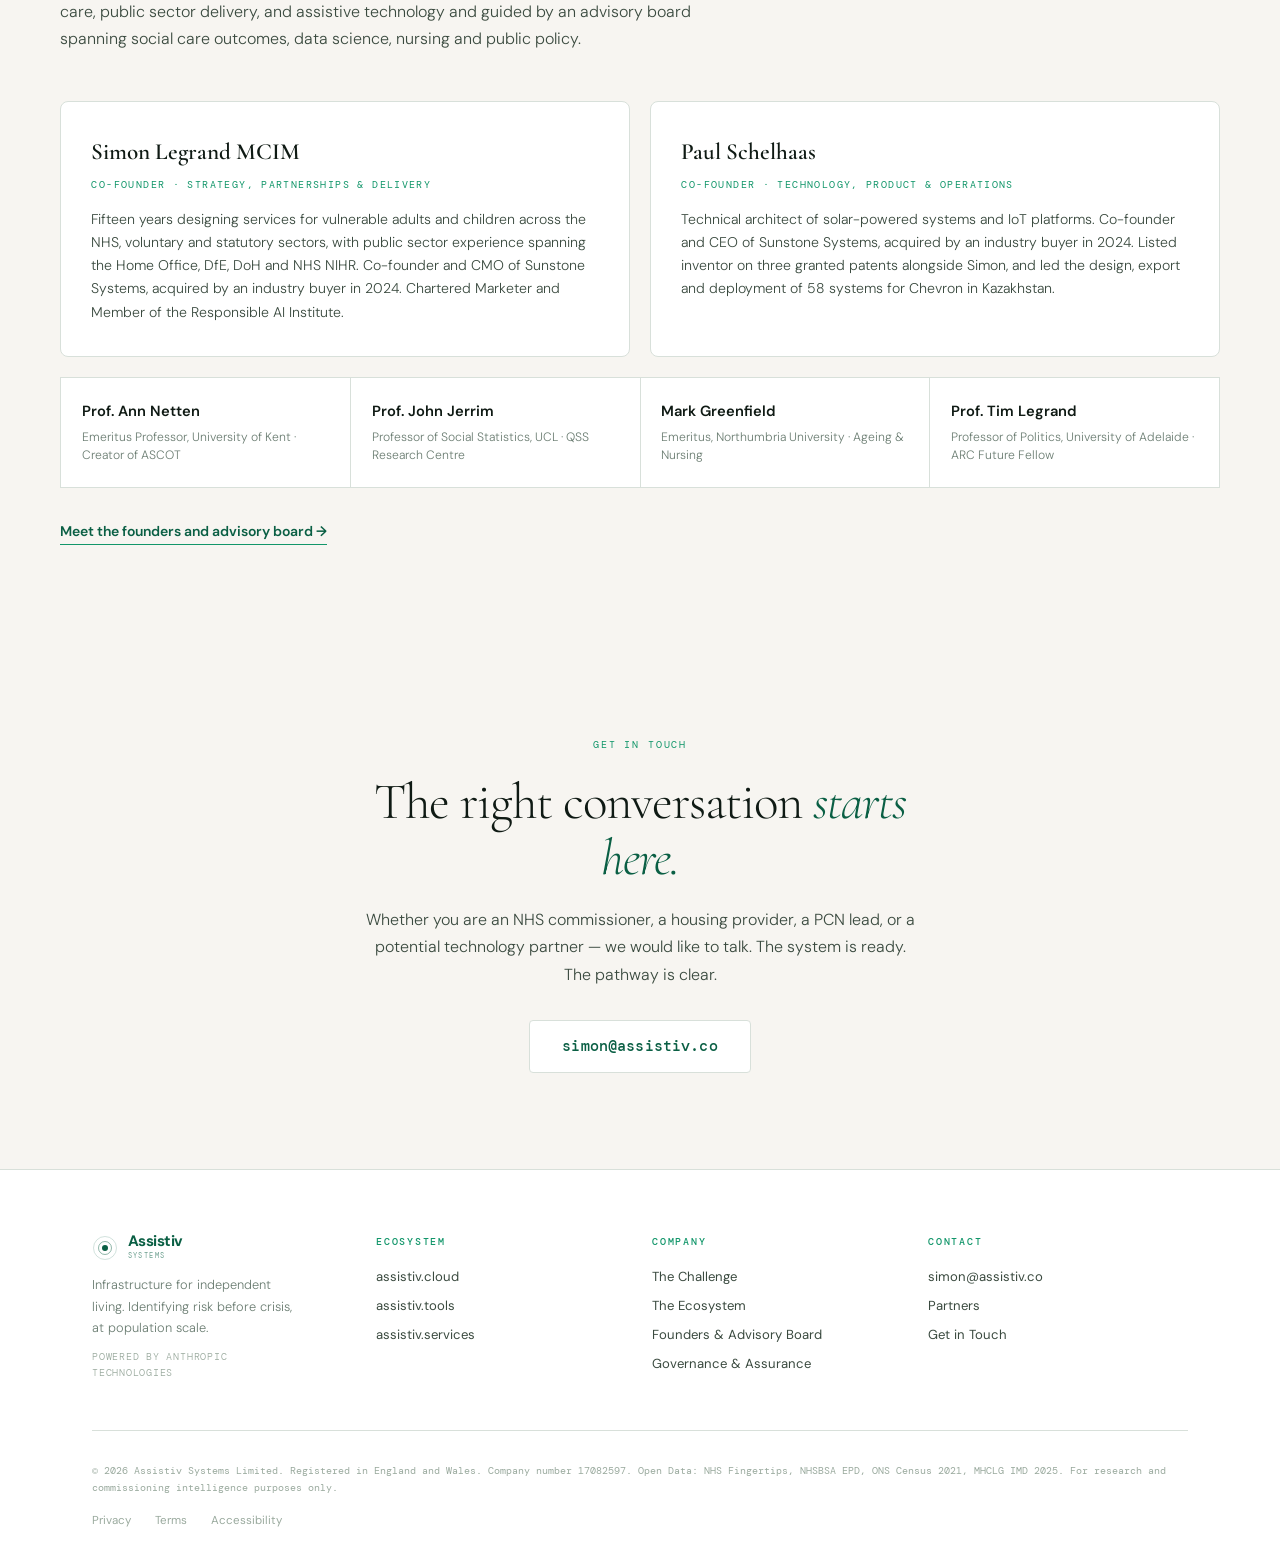
==== commit 3907e974: "feat: favicon — pulse ring logo mark, domain brand colour favicon.svg: 32×32 SVG favicon, brand-colo" ====
--- a/index.html
+++ b/index.html
@@ -1,6 +1,9 @@
 <!DOCTYPE html>
 <html lang="en-GB">
 <head>
+<link rel="icon" type="image/svg+xml" href="/favicon.svg">
+<link rel="icon" type="image/x-icon" href="/favicon.ico">
+<link rel="apple-touch-icon" sizes="180x180" href="/favicon.svg">
 <meta charset="UTF-8">
 <meta name="viewport" content="width=device-width, initial-scale=1.0, viewport-fit=cover">
 <meta name="description" content="Assistiv Systems — a closed-loop intelligence platform identifying older adults at risk before crisis, screening communities, and delivering preventative care at scale.">
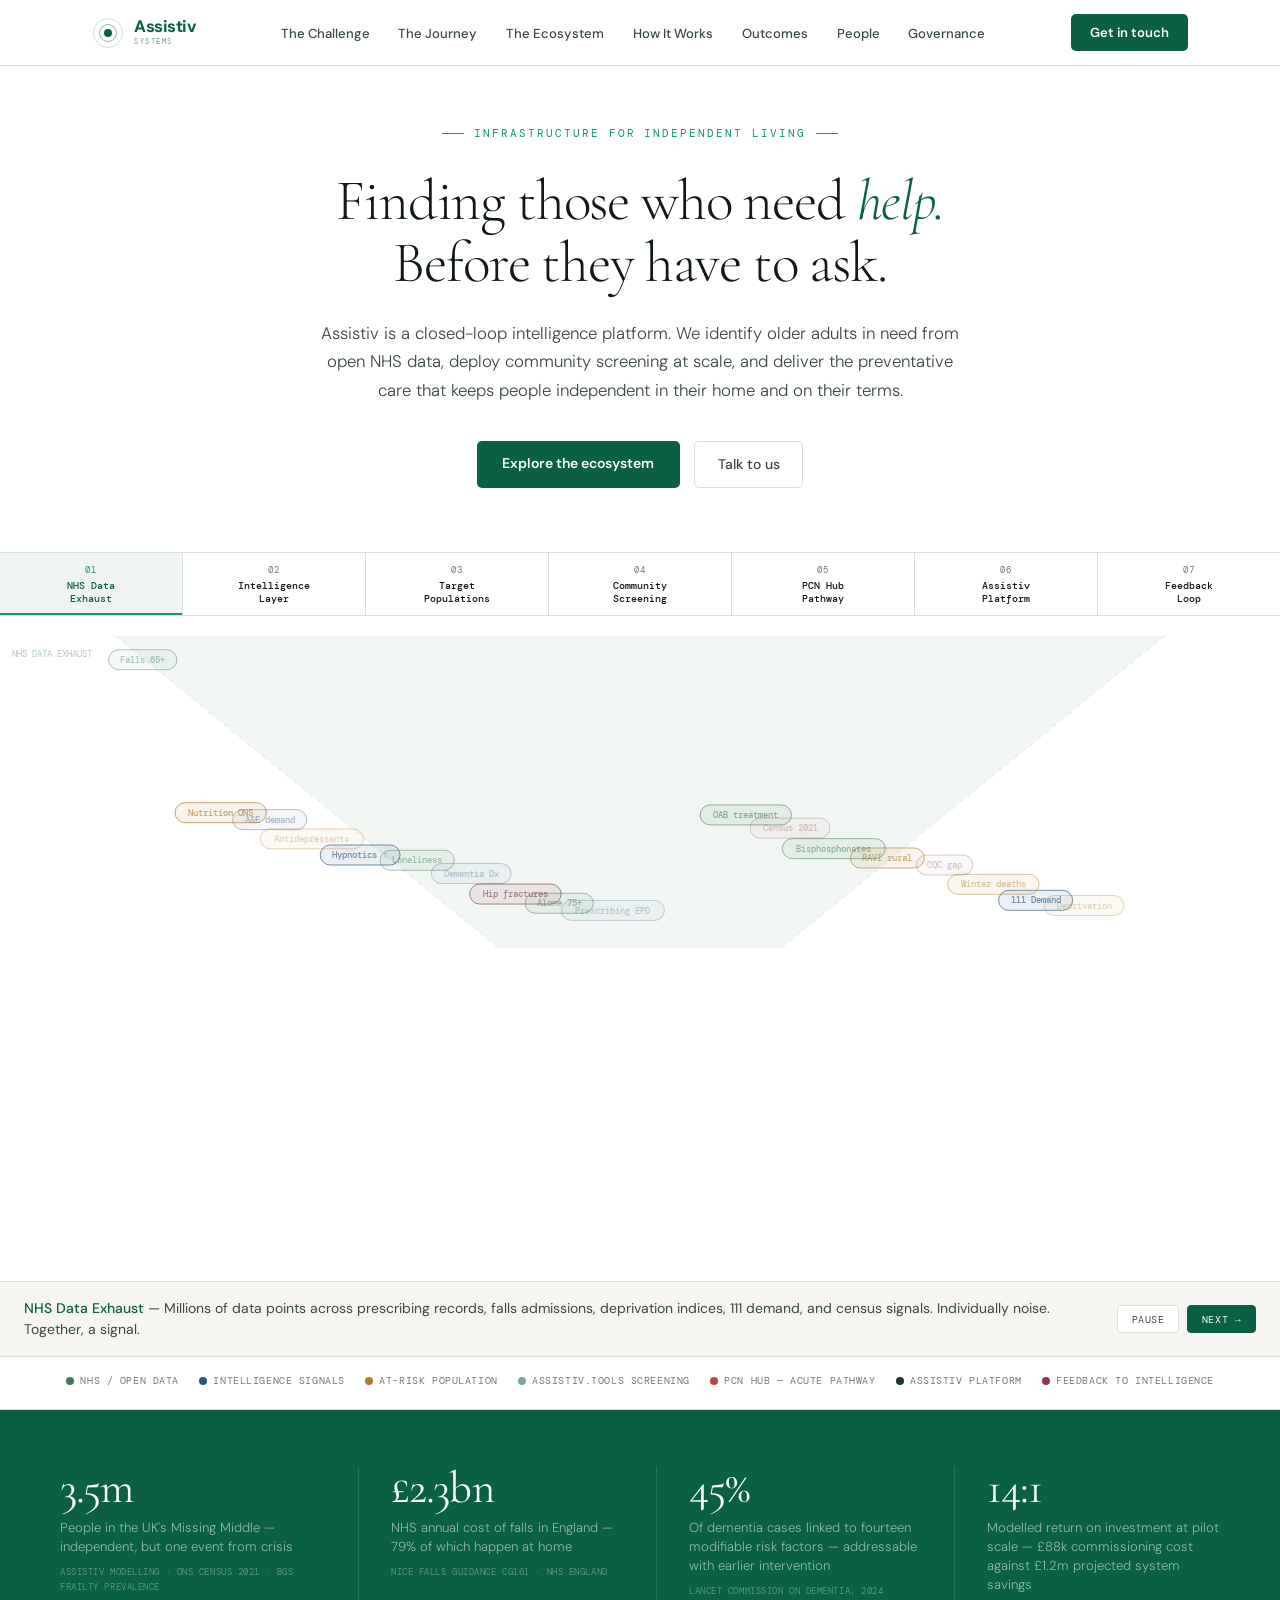
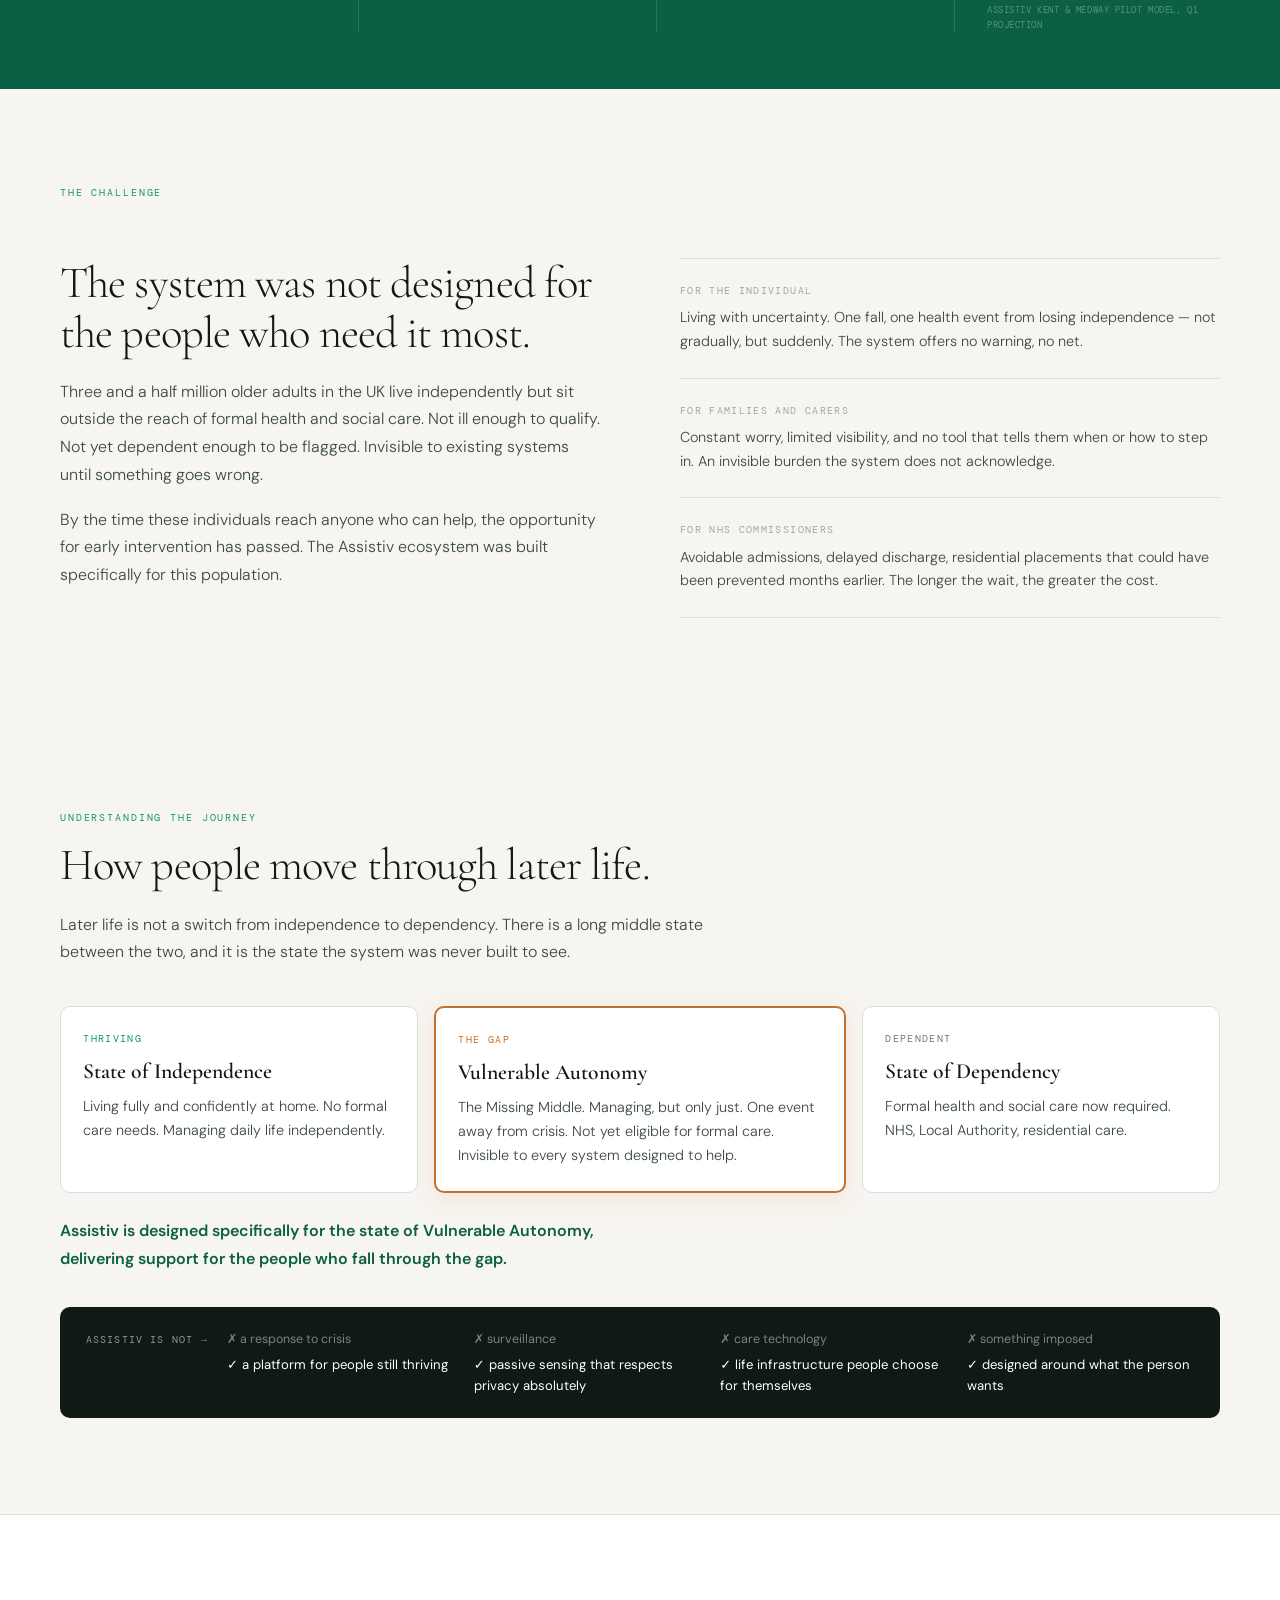
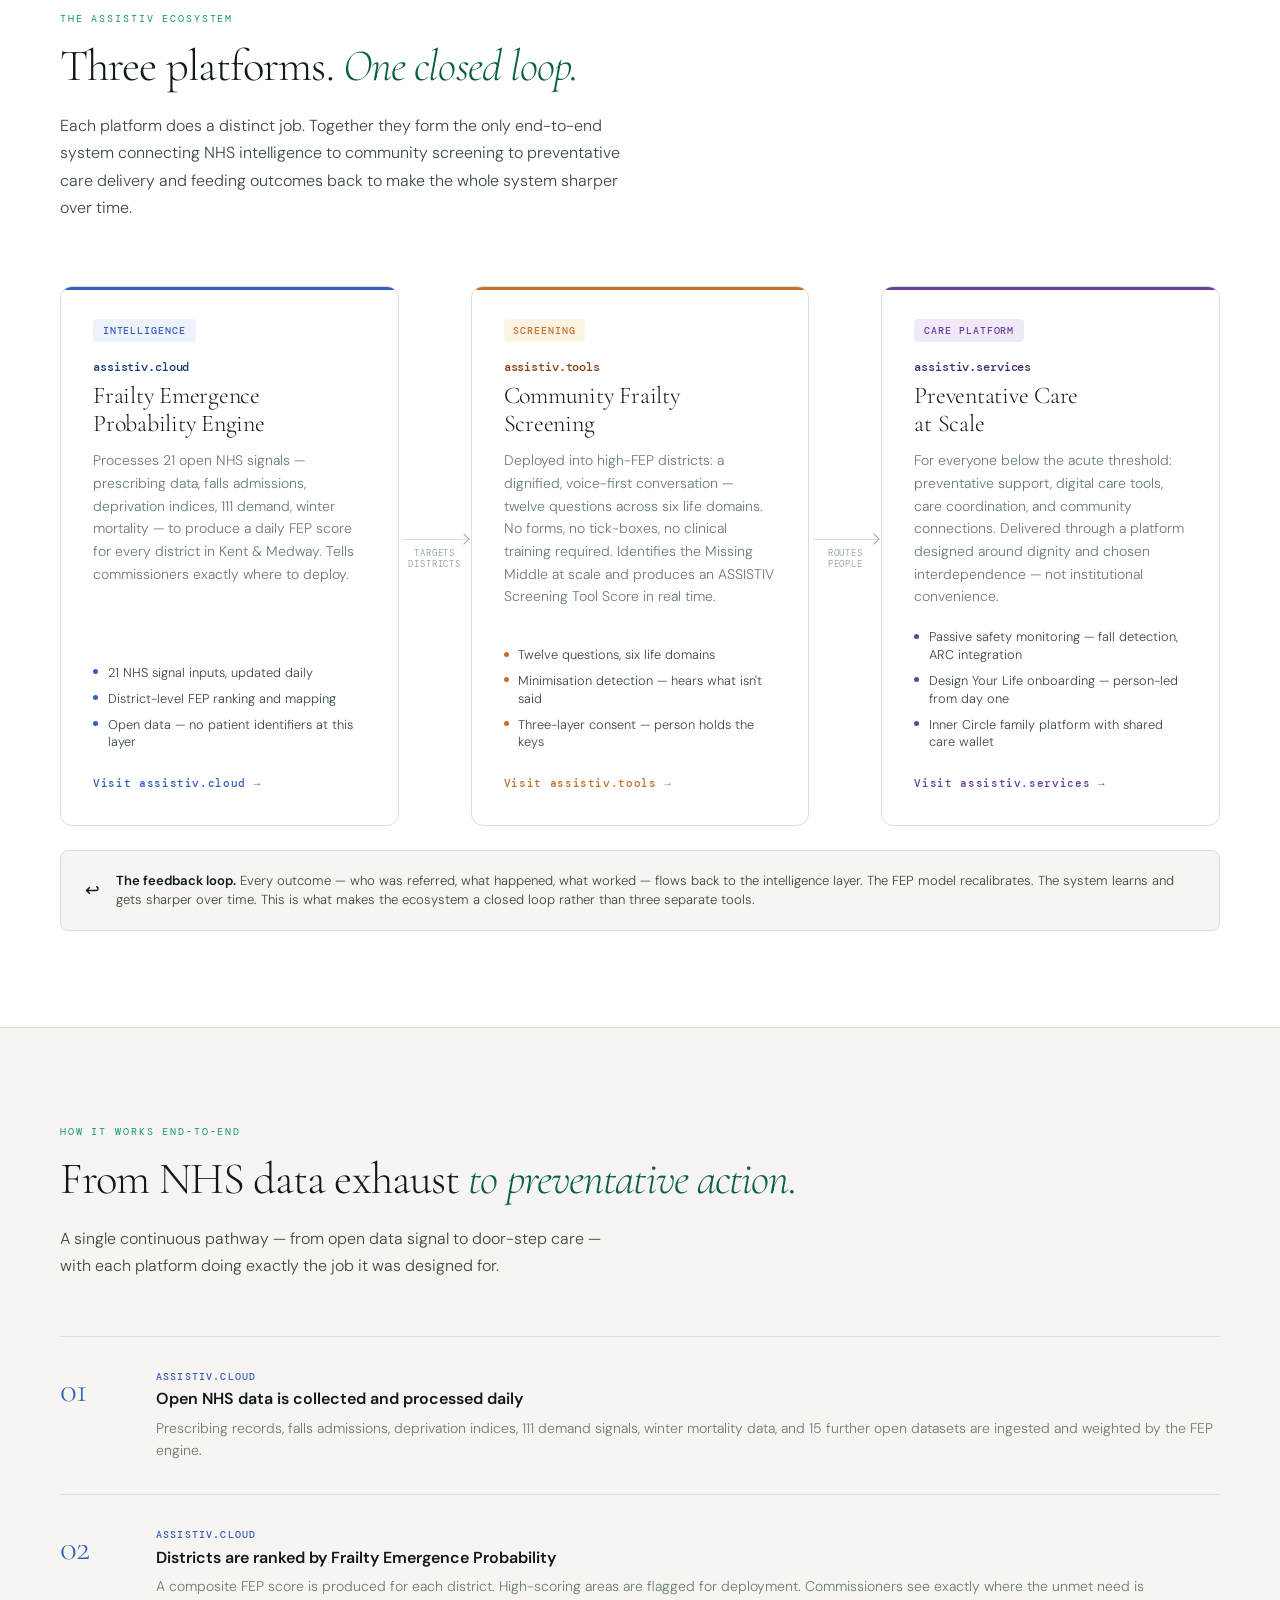
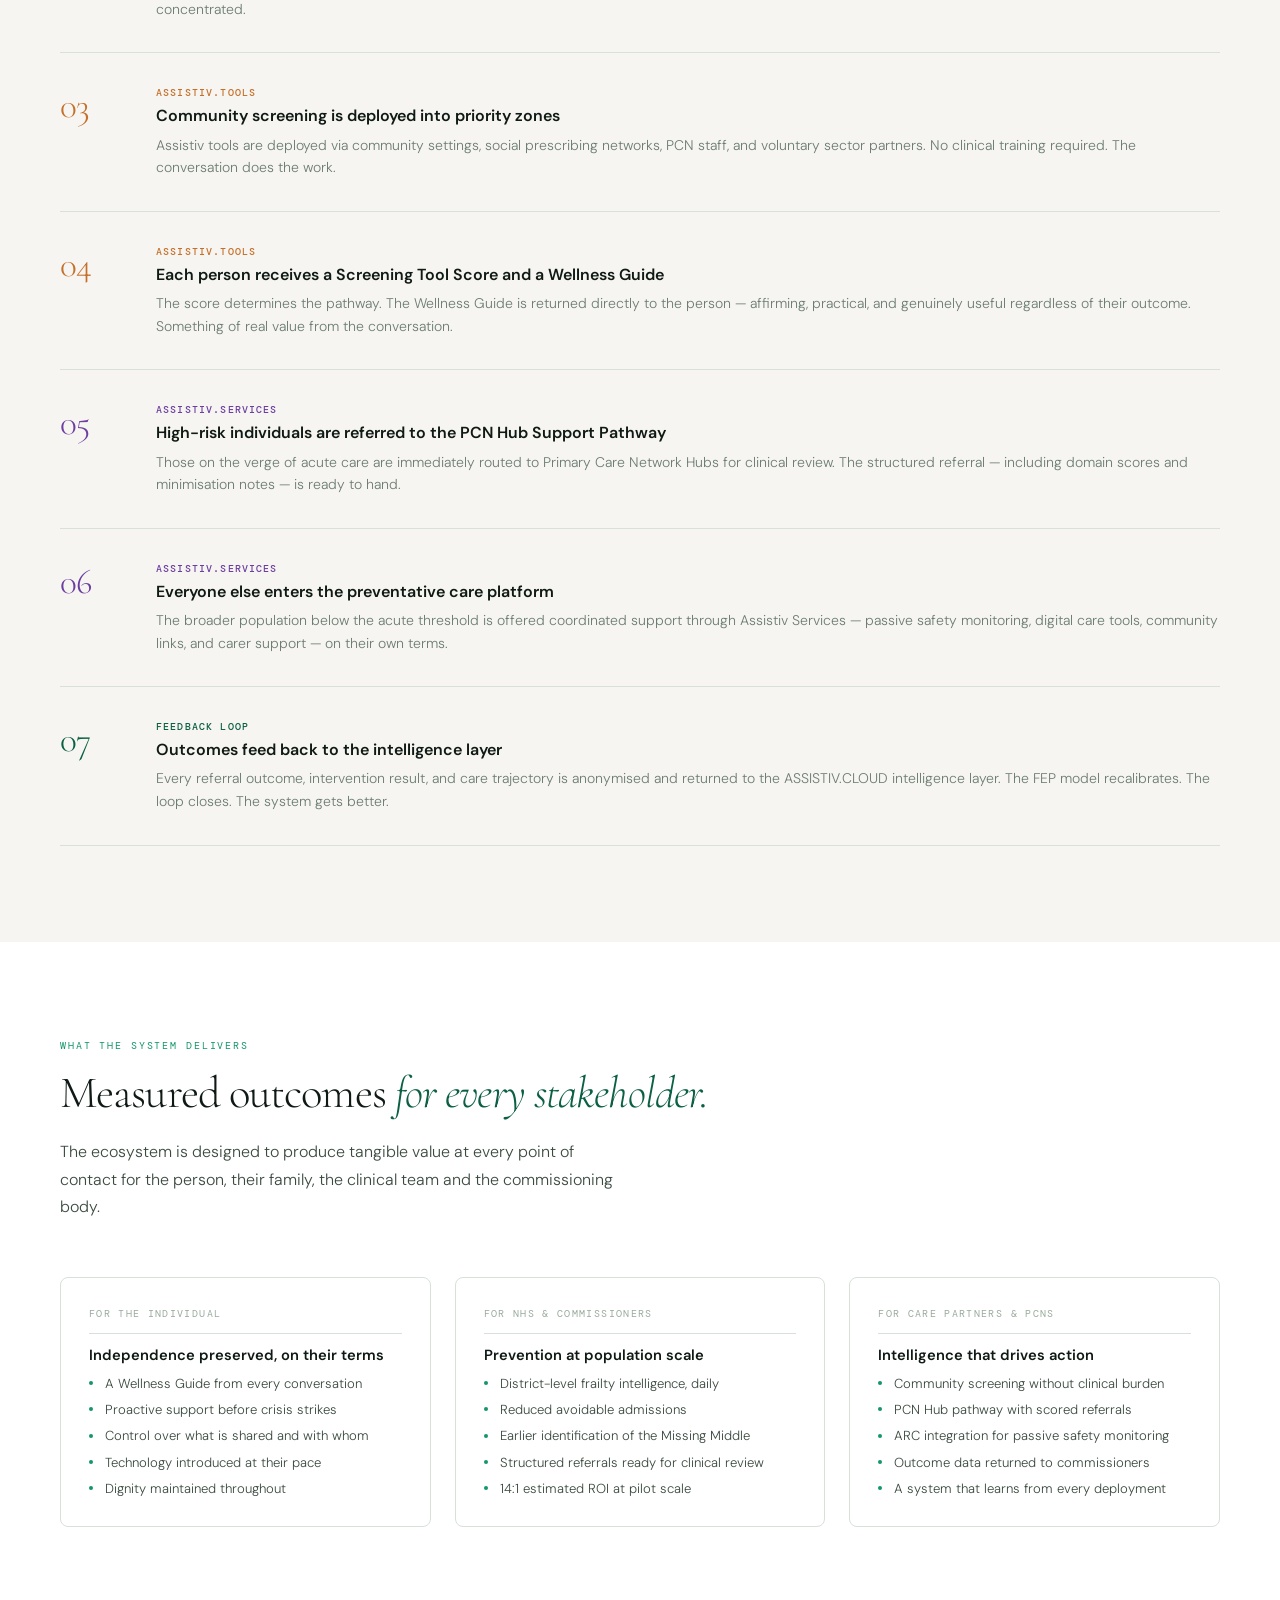
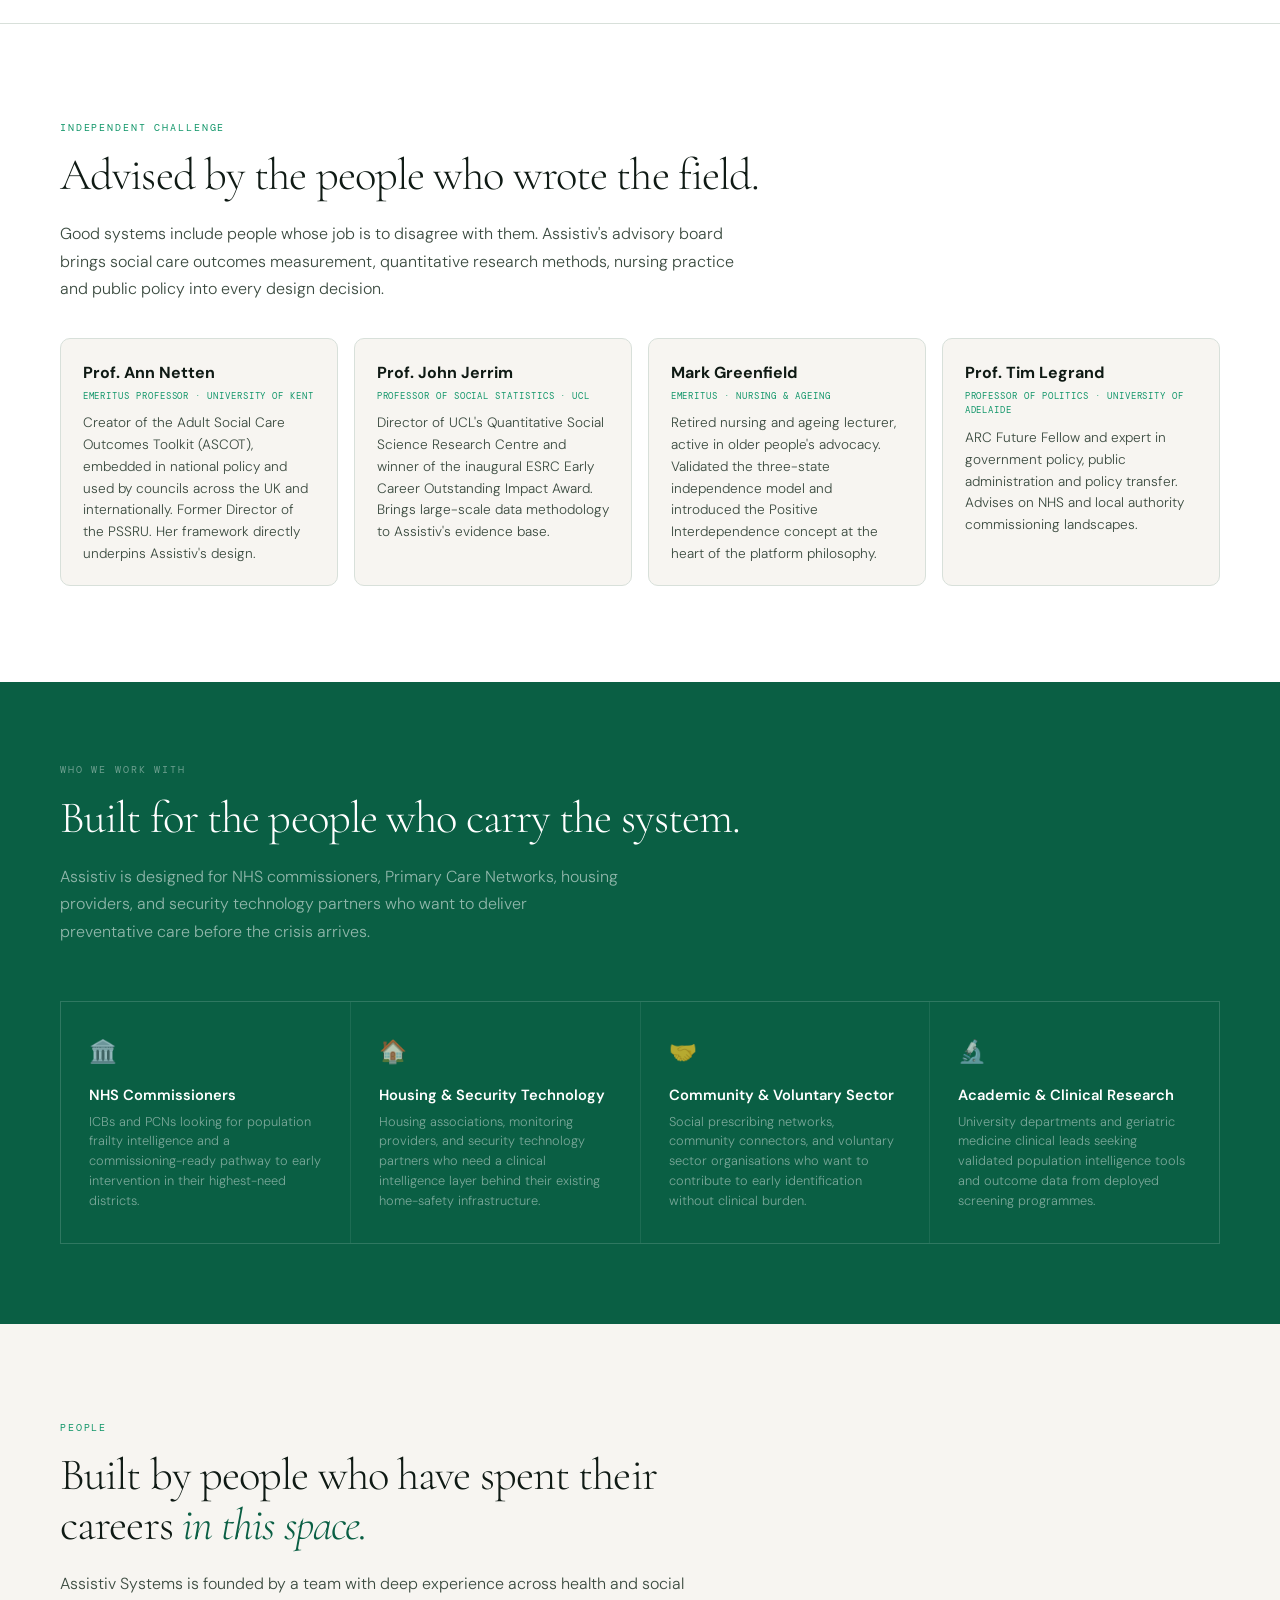
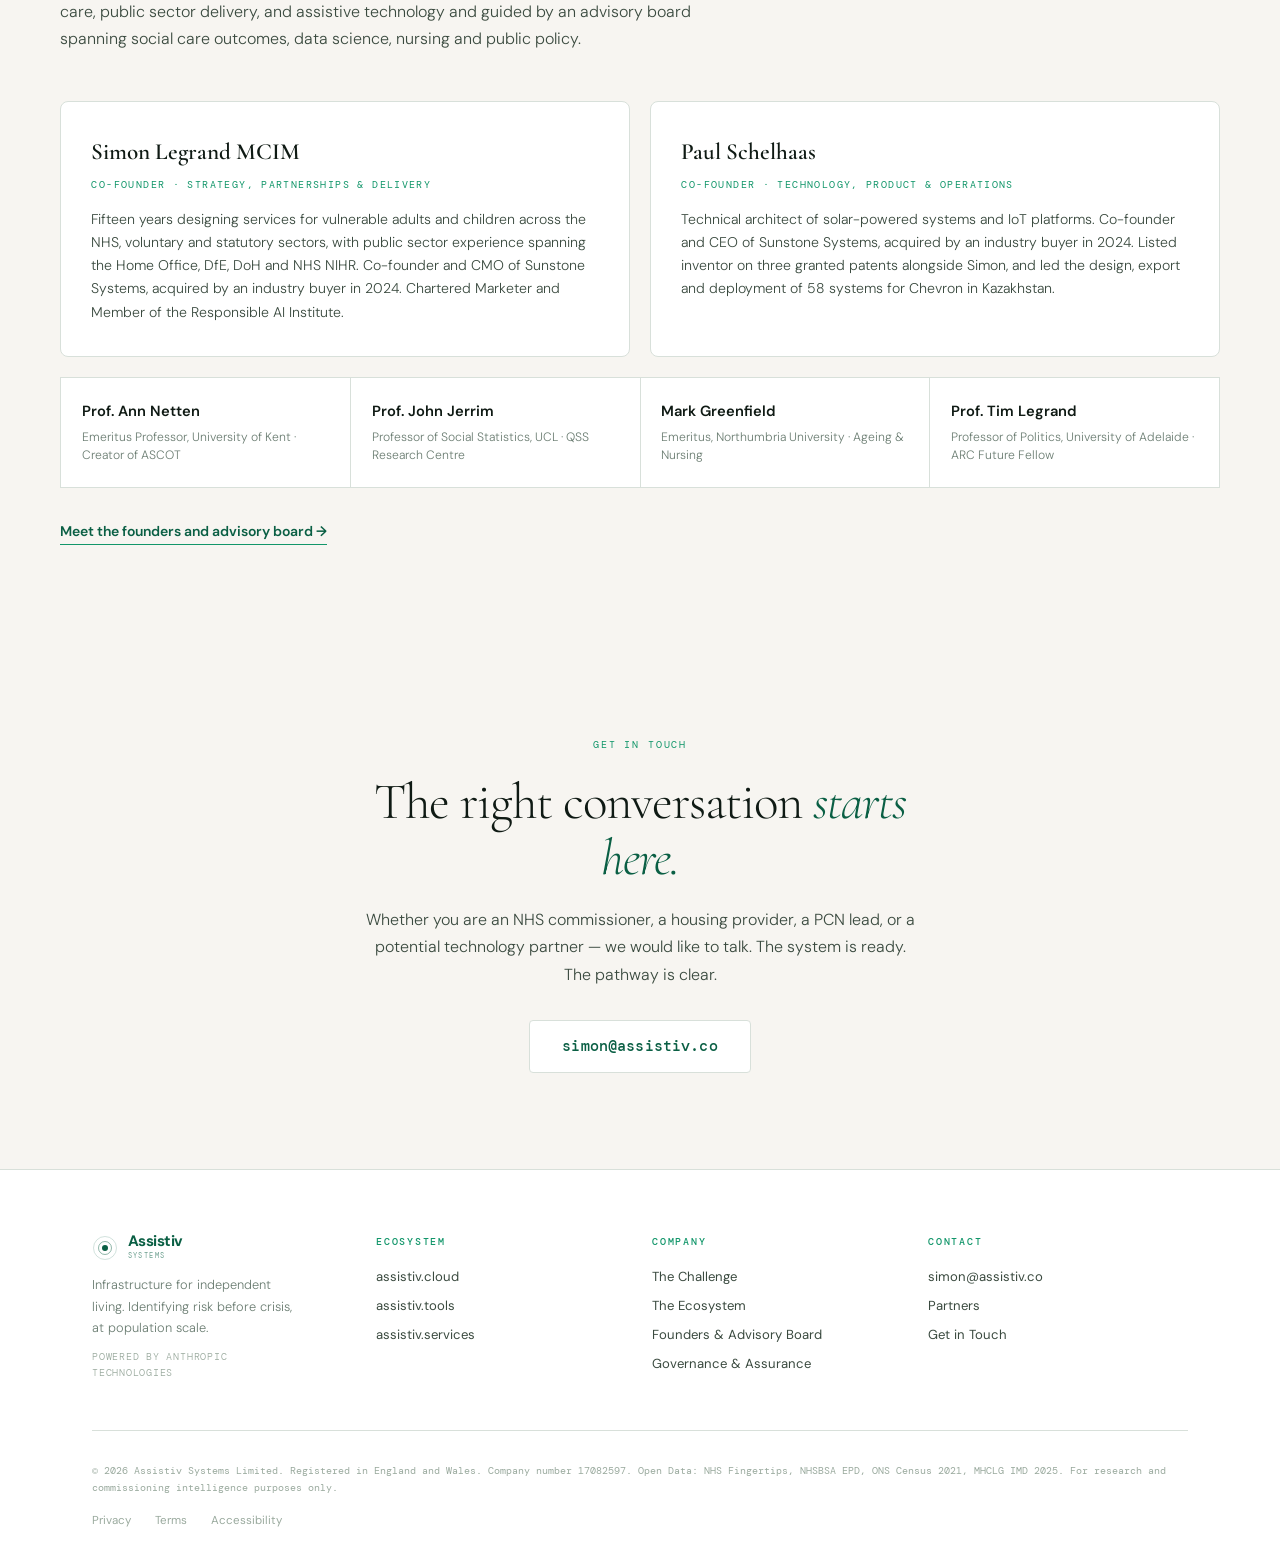
==== commit 85366323: "fix: favicon — remove broken .ico fallback, SVG only The href='/favicon.ico' link tag pointed to a n" ====
--- a/index.html
+++ b/index.html
@@ -2,8 +2,8 @@
 <html lang="en-GB">
 <head>
 <link rel="icon" type="image/svg+xml" href="/favicon.svg">
-<link rel="icon" type="image/x-icon" href="/favicon.ico">
-<link rel="apple-touch-icon" sizes="180x180" href="/favicon.svg">
+<link rel="shortcut icon" href="/favicon.svg">
+<link rel="apple-touch-icon" href="/favicon.svg">
 <meta charset="UTF-8">
 <meta name="viewport" content="width=device-width, initial-scale=1.0, viewport-fit=cover">
 <meta name="description" content="Assistiv Systems — a closed-loop intelligence platform identifying older adults at risk before crisis, screening communities, and delivering preventative care at scale.">
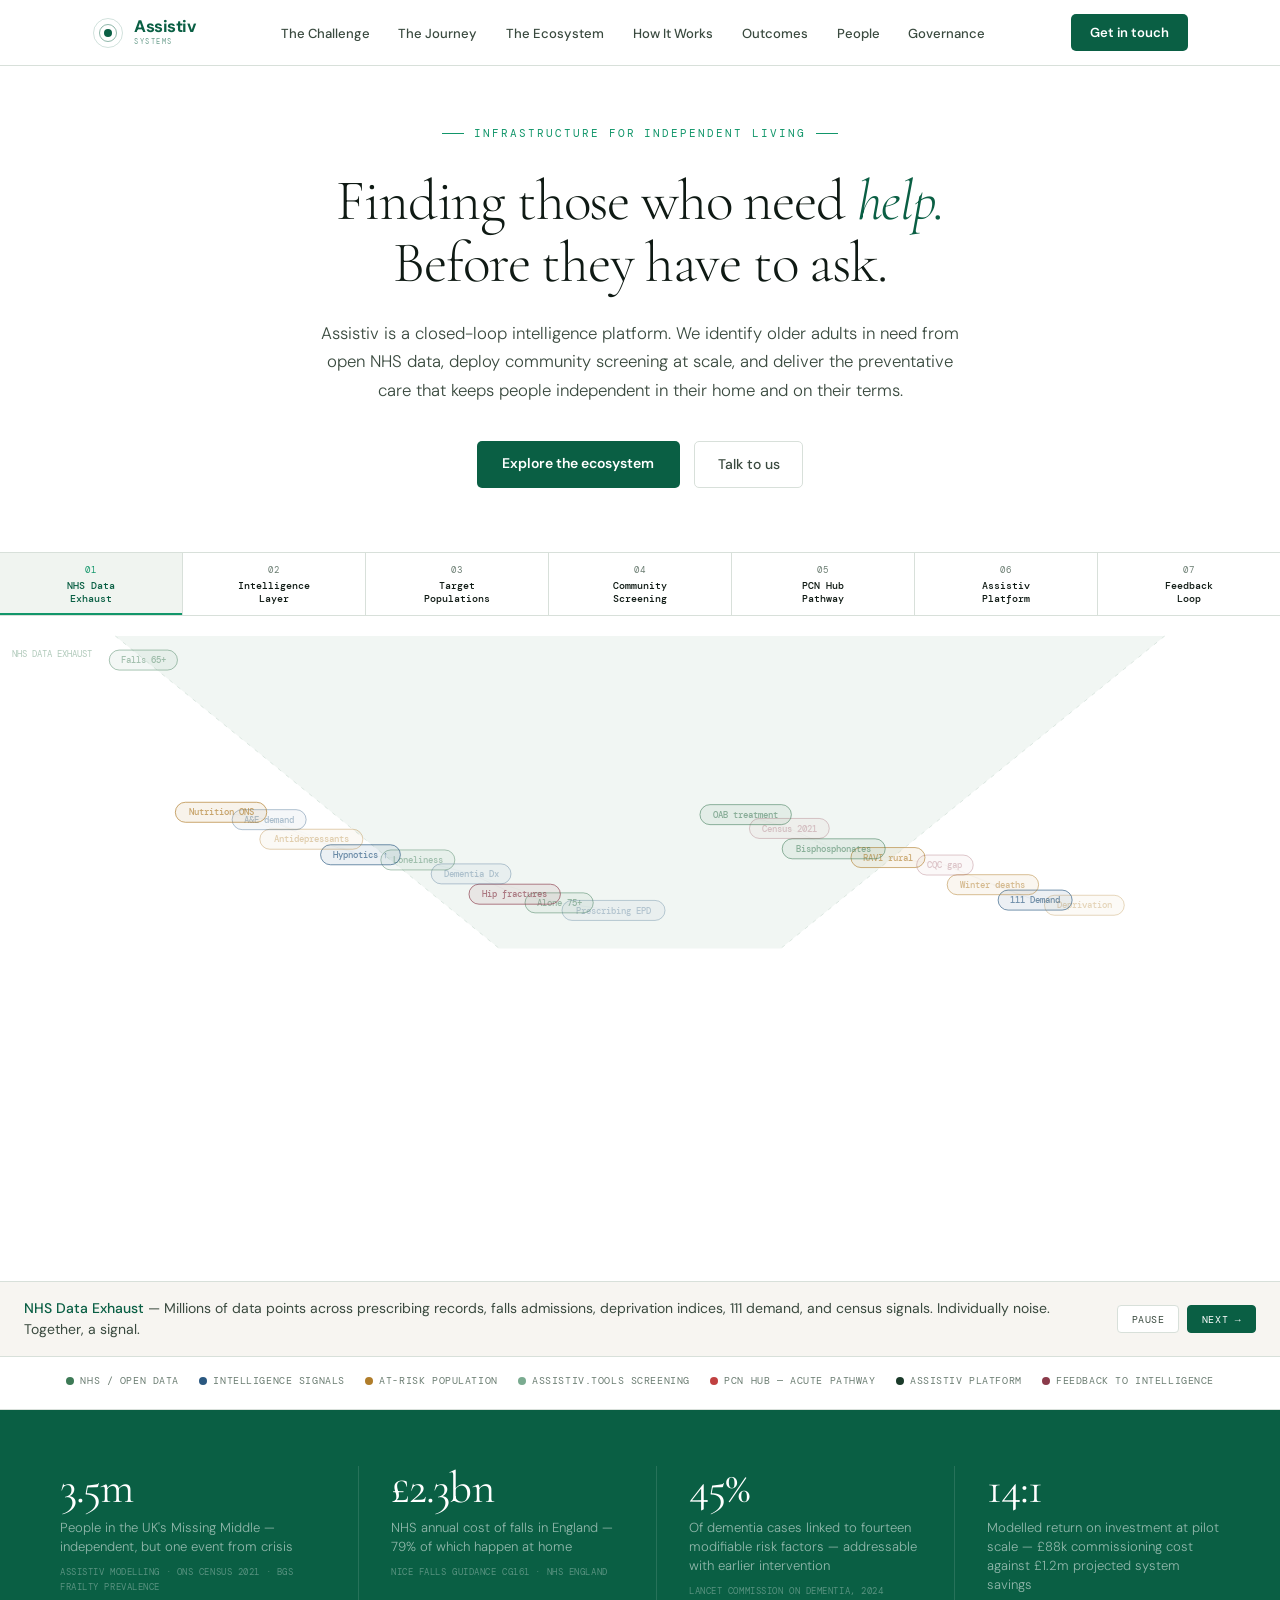
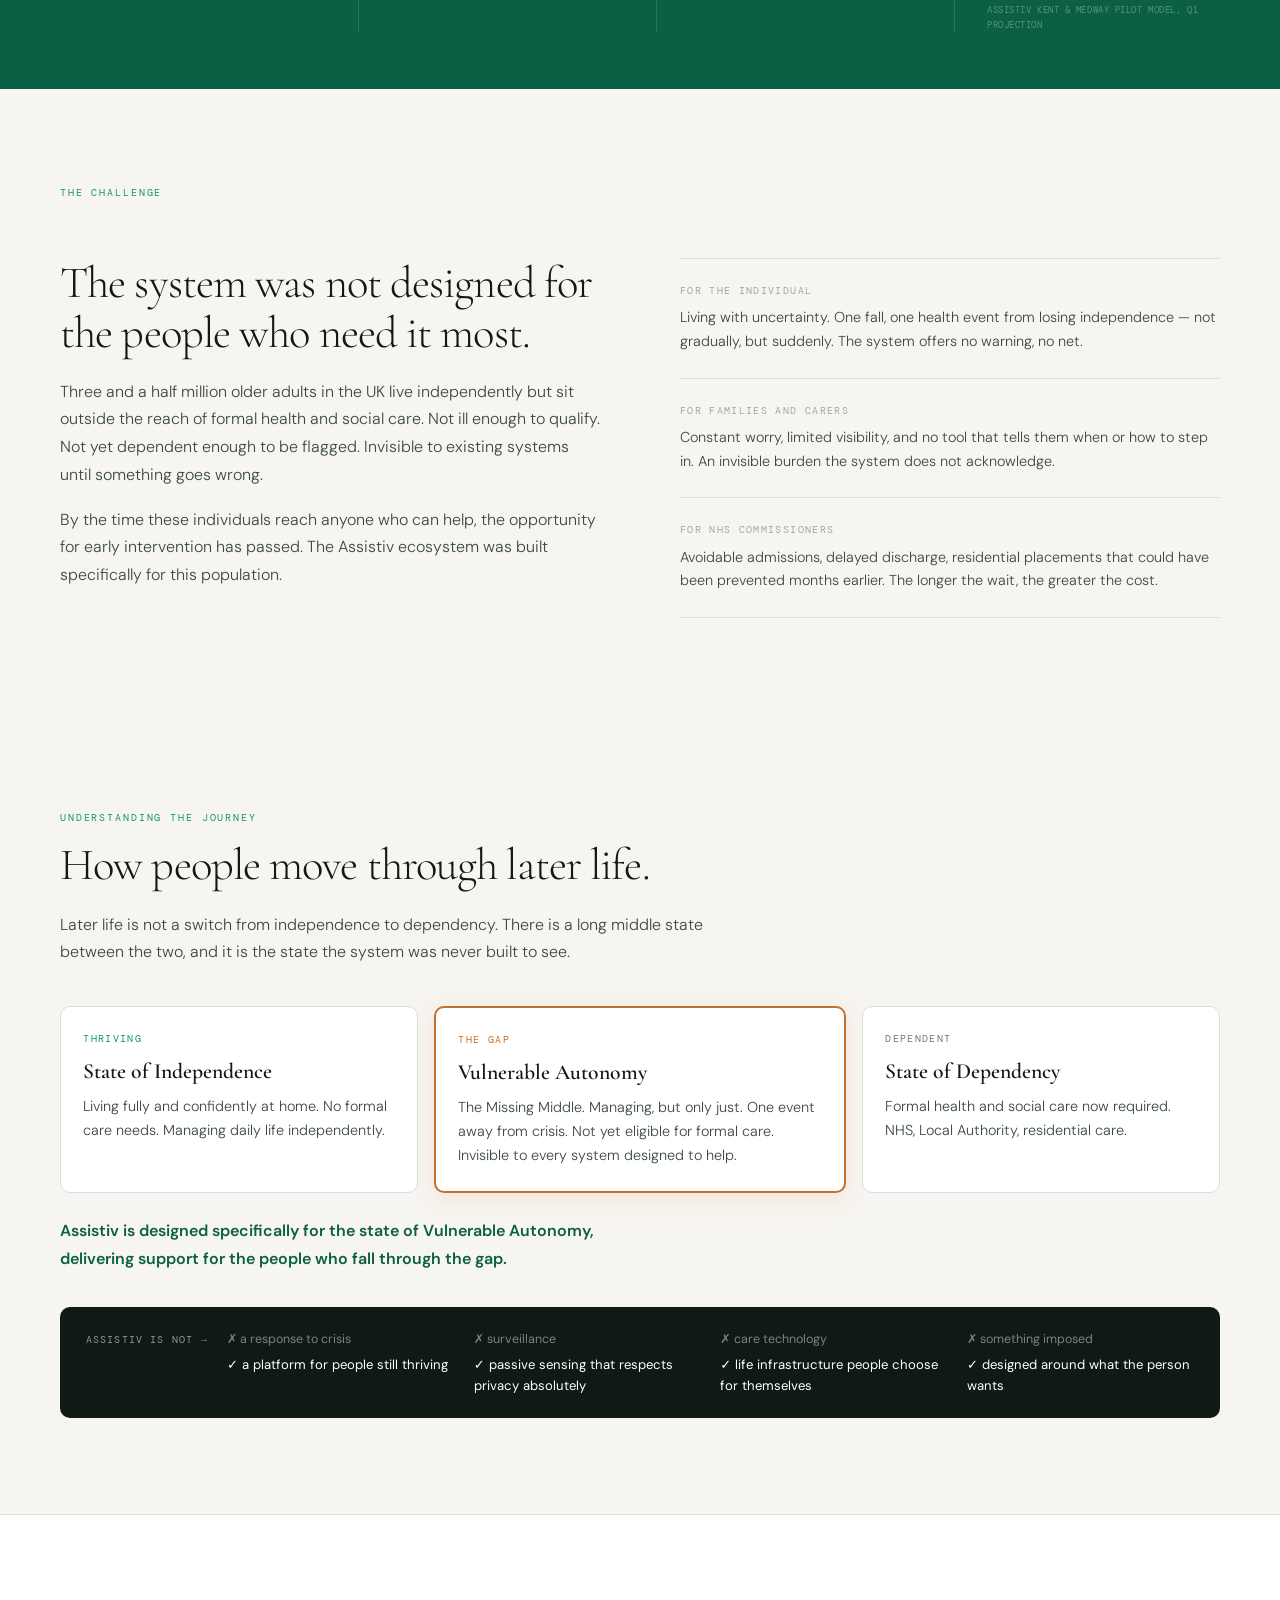
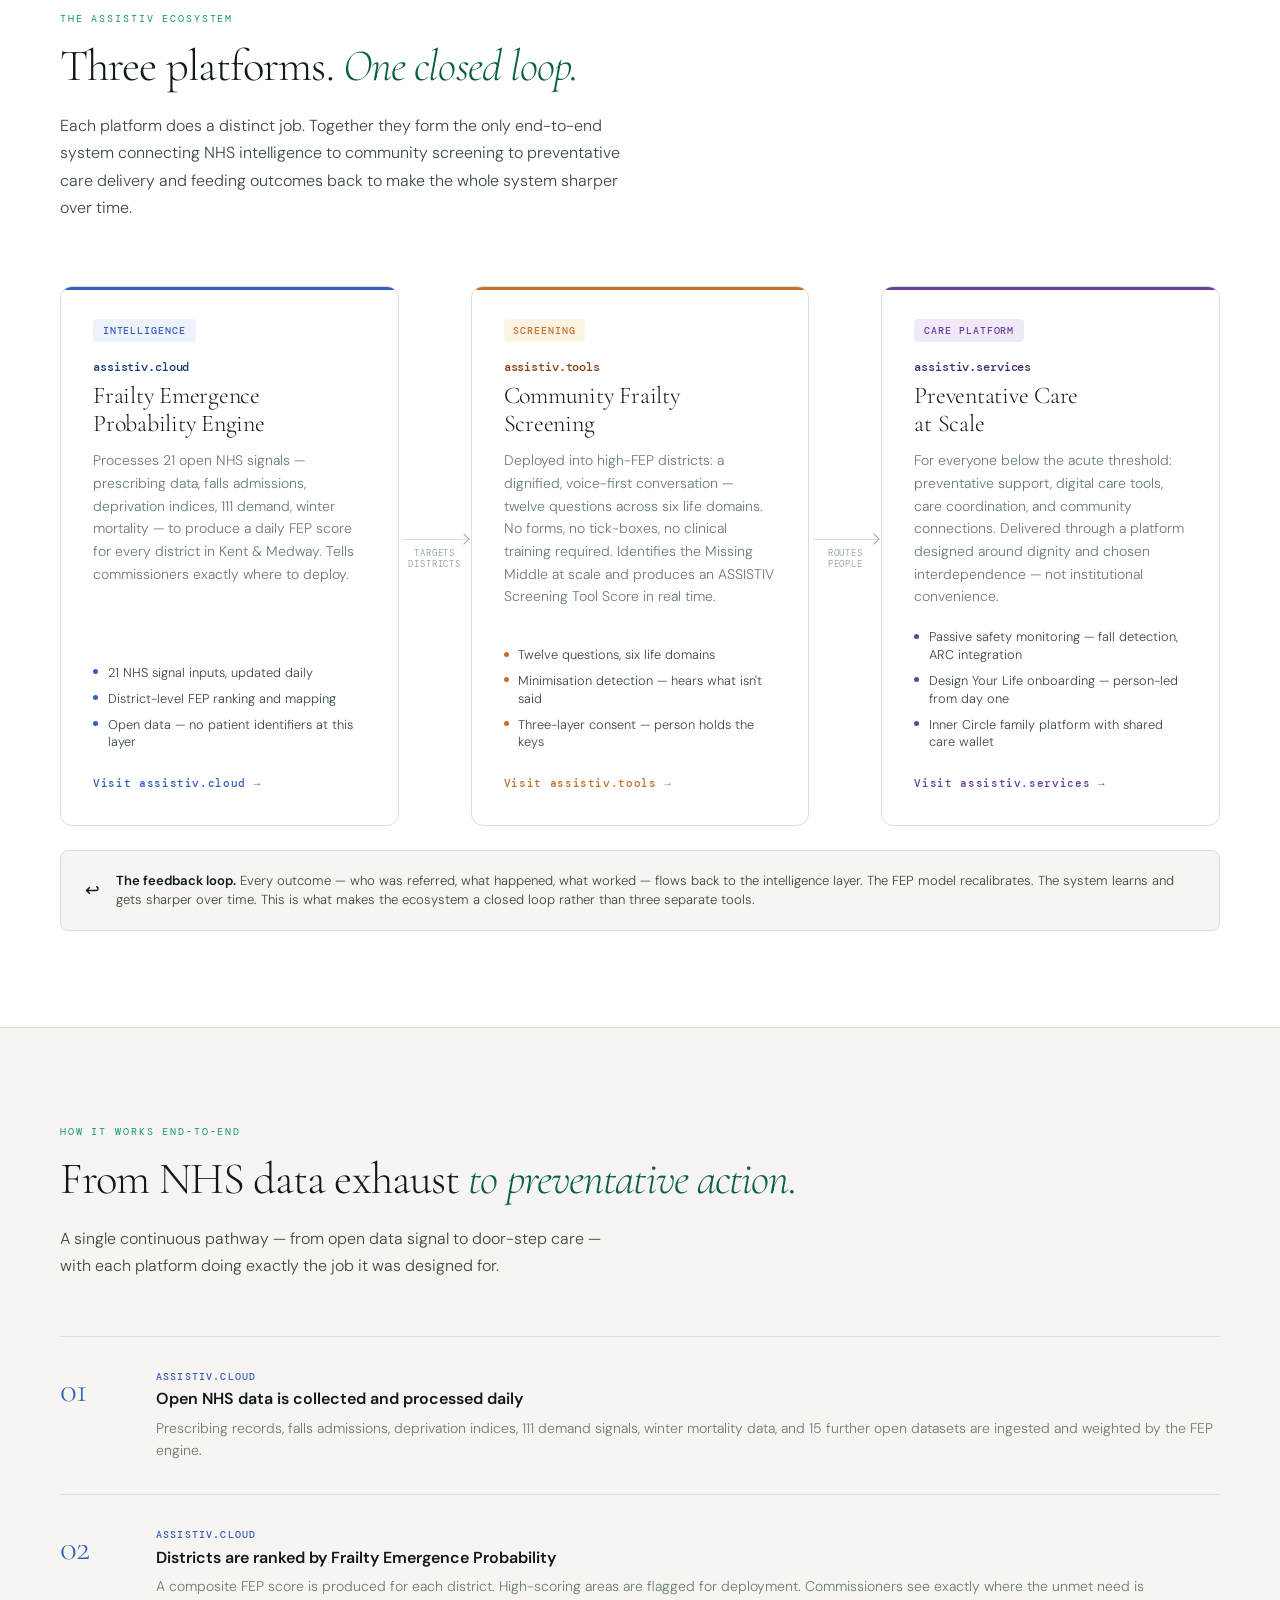
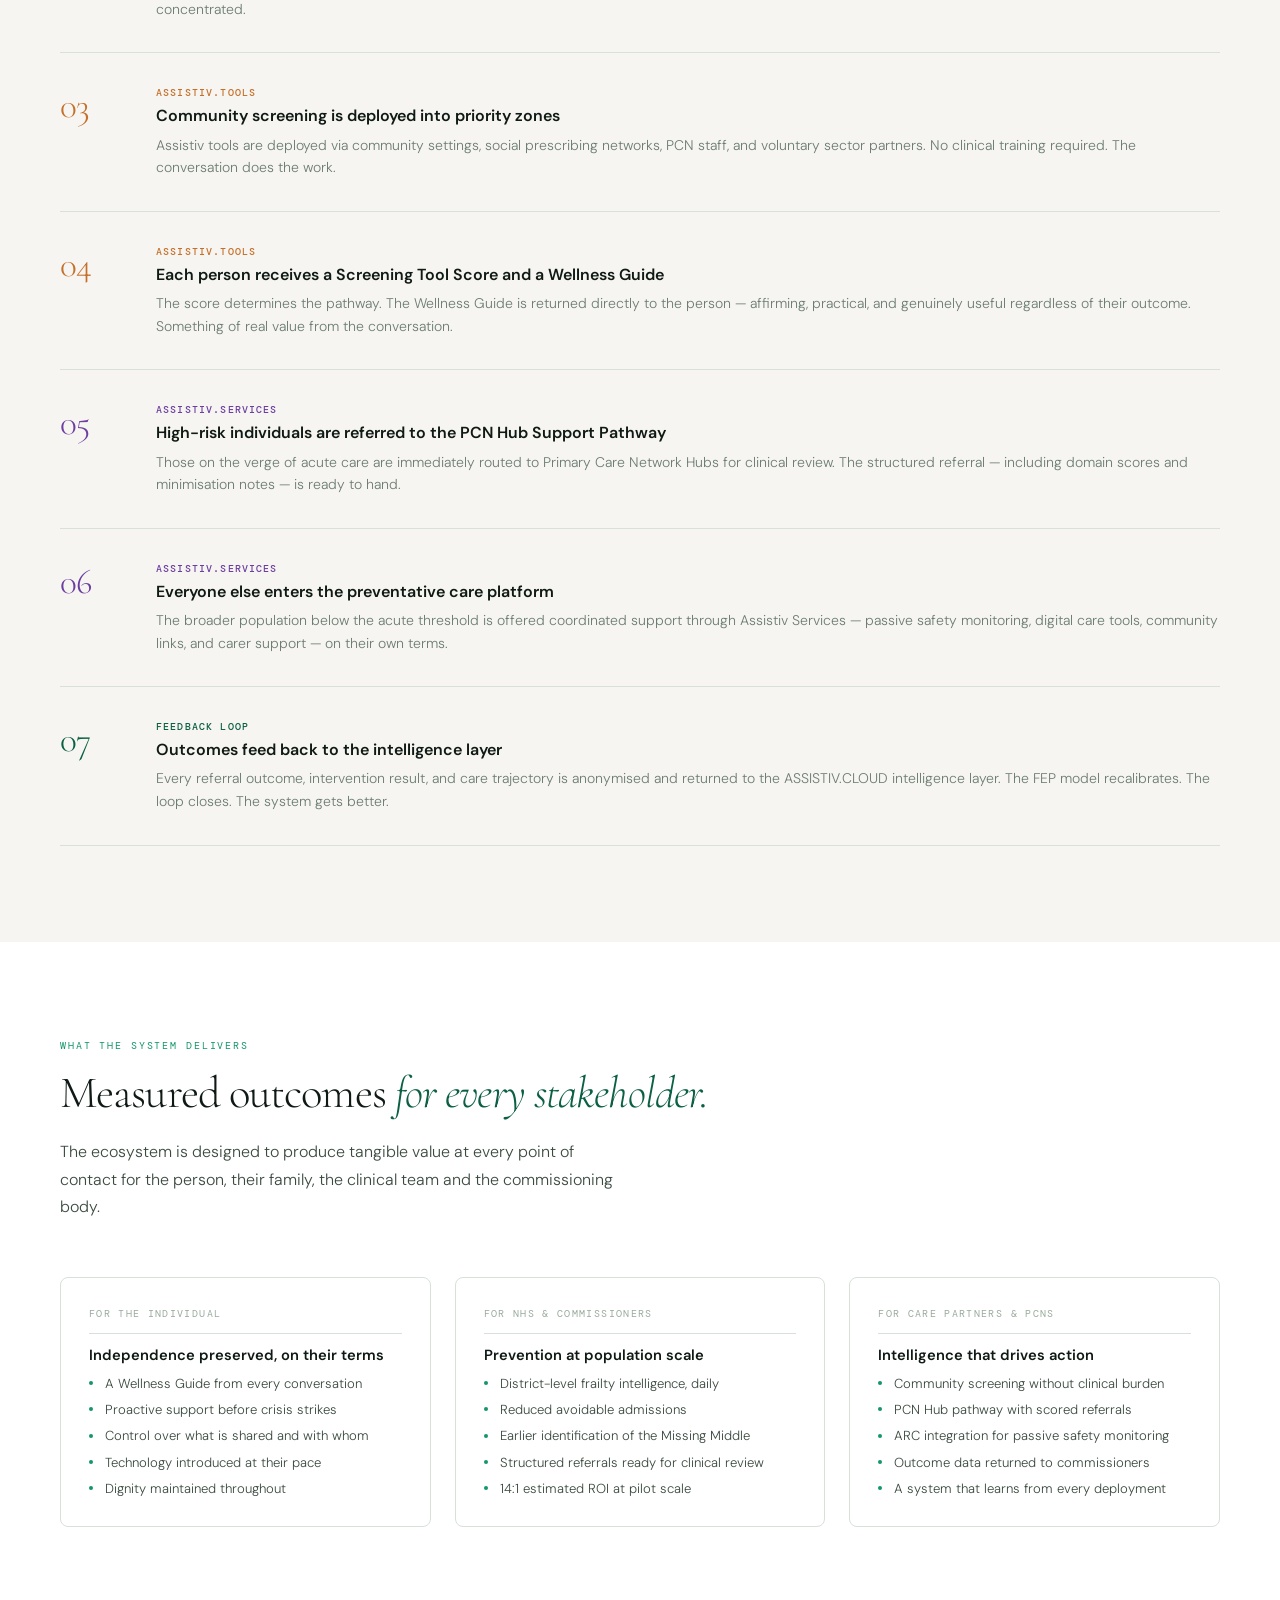
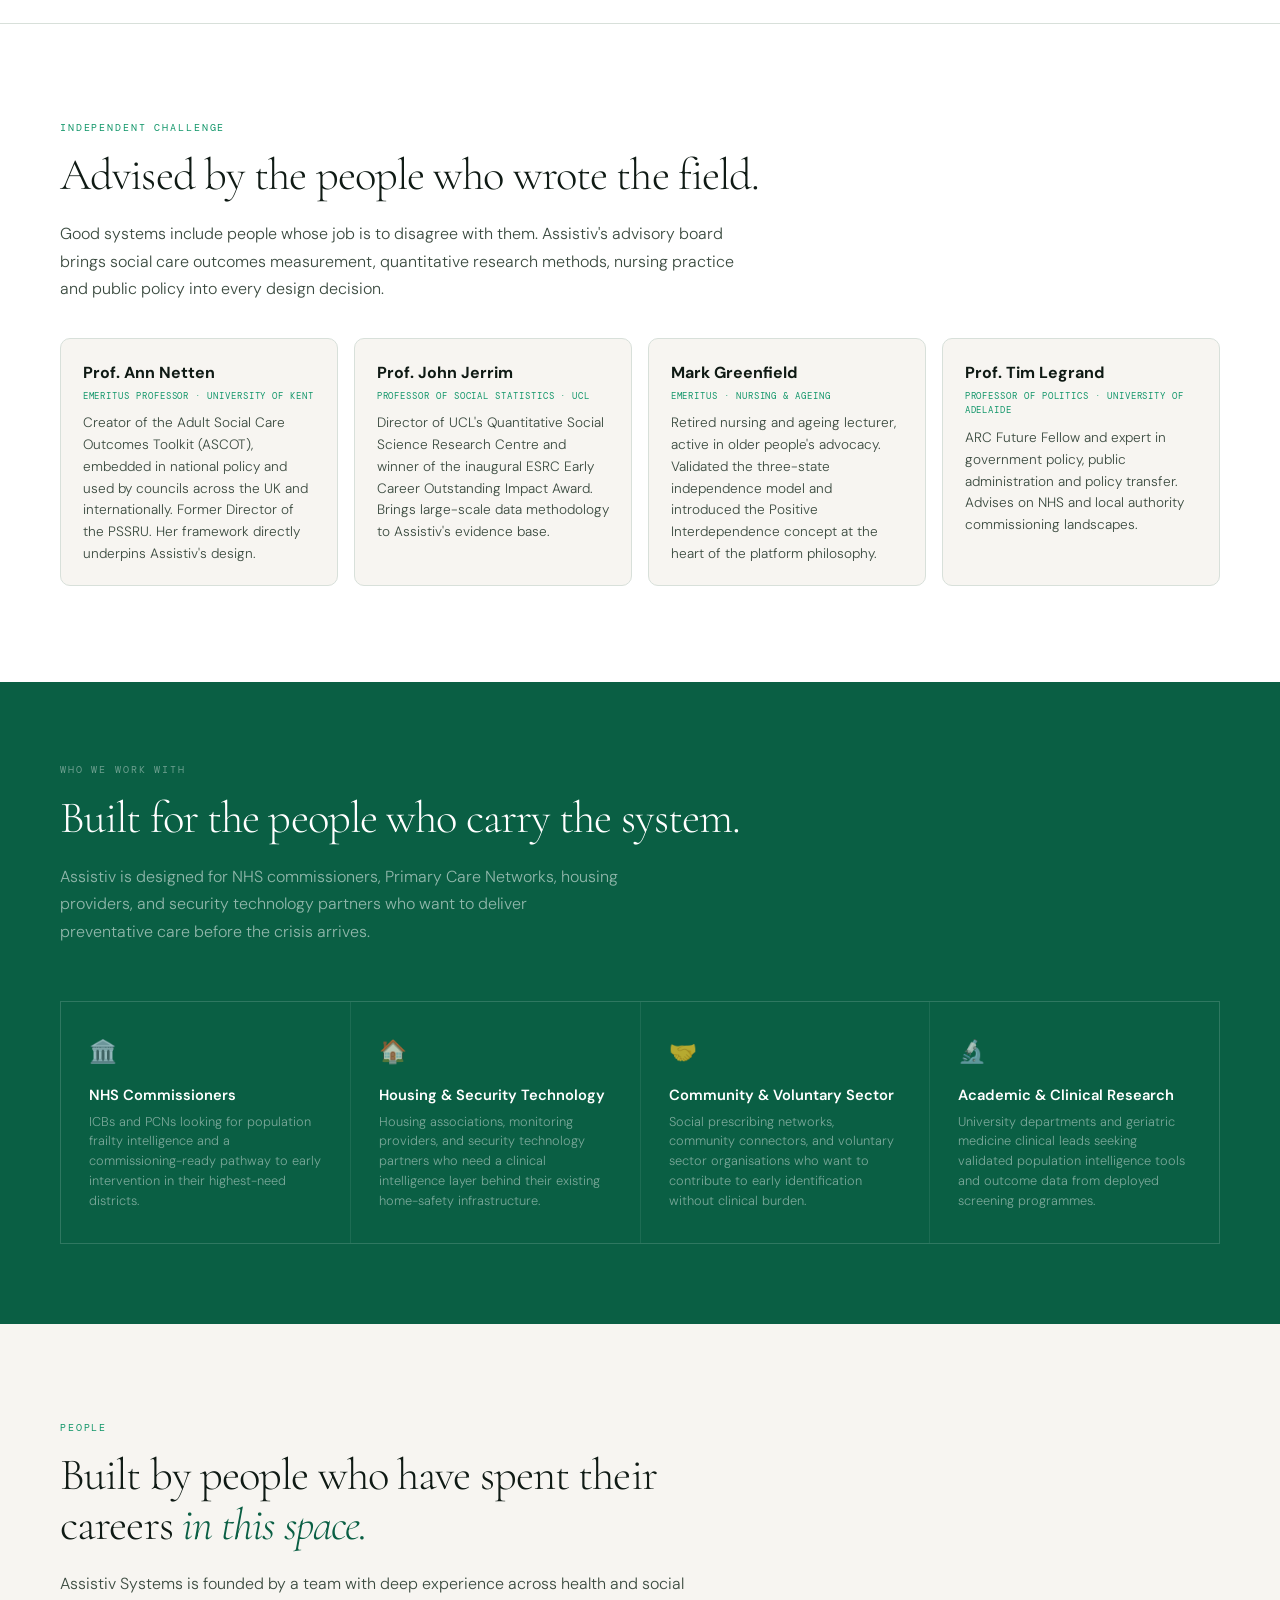
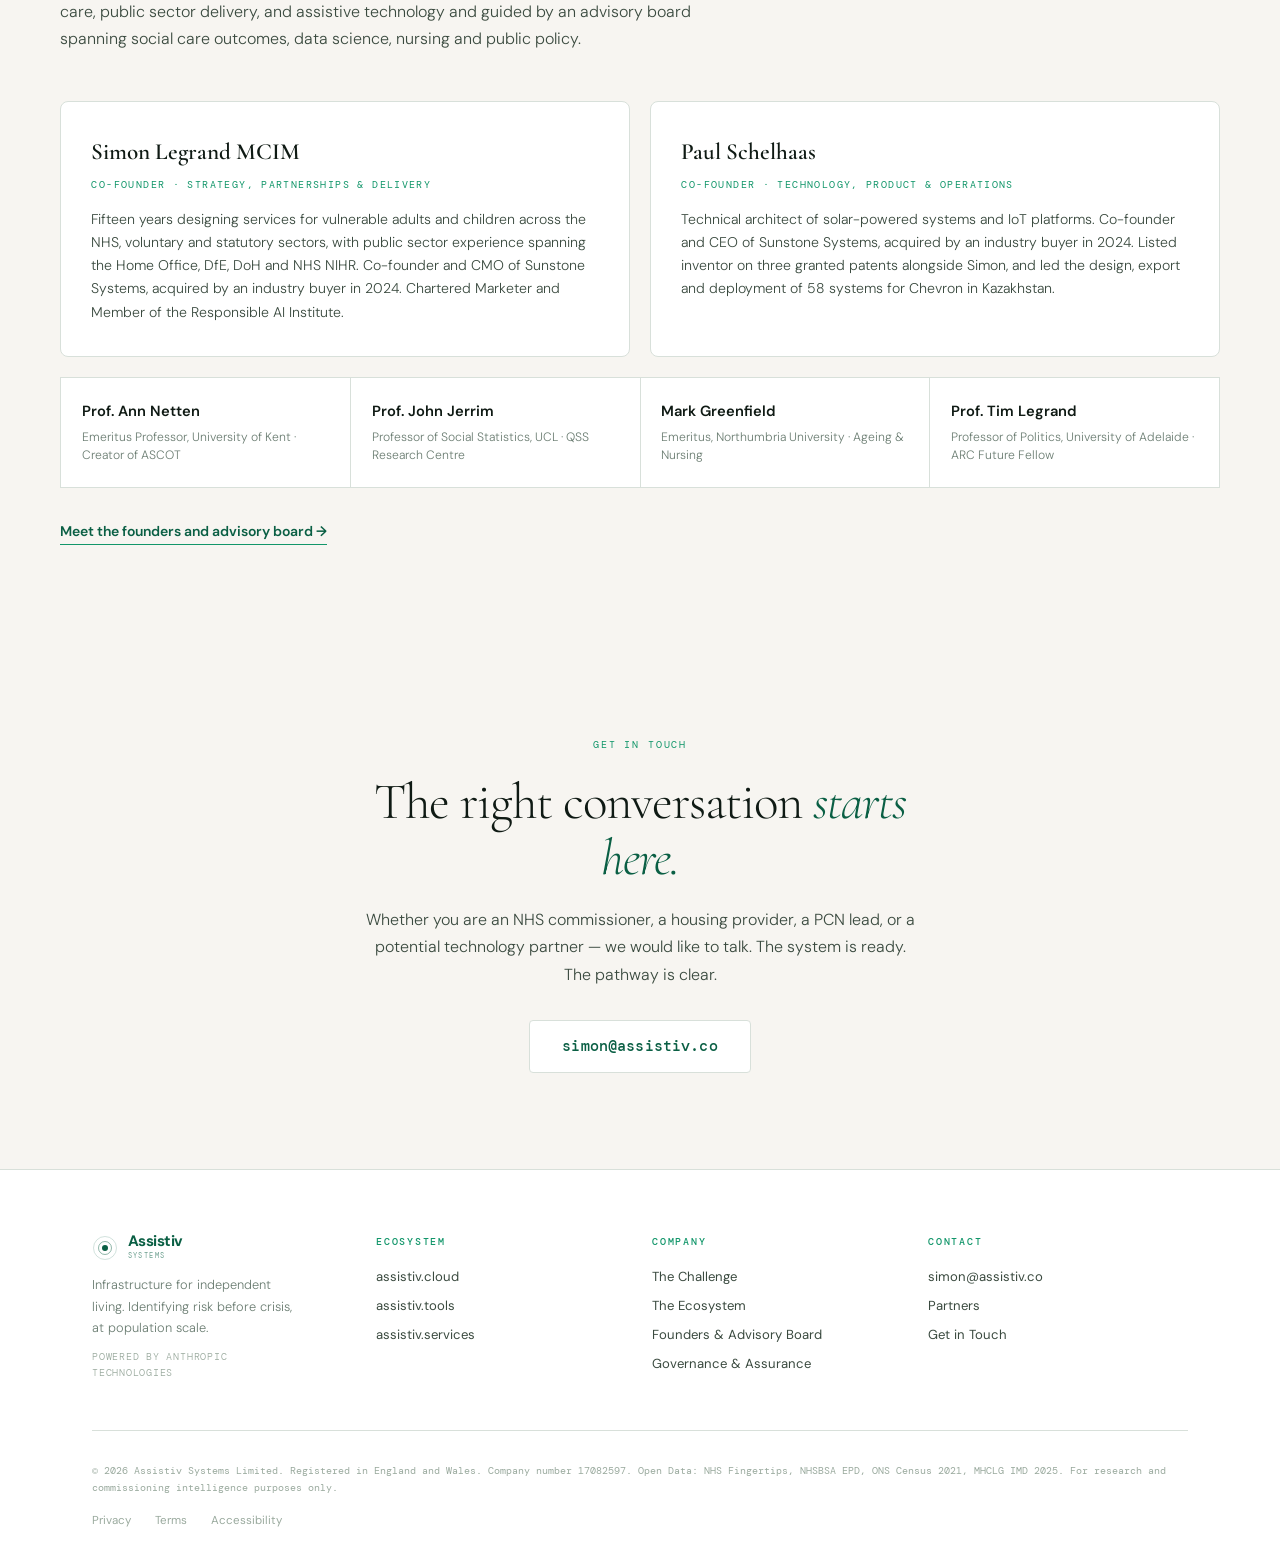
==== commit 54dbd685: "fix: add favicon.ico so browsers don't 404 on automatic /favicon.ico request Browsers request /favic" ====
--- a/index.html
+++ b/index.html
@@ -2,7 +2,7 @@
 <html lang="en-GB">
 <head>
 <link rel="icon" type="image/svg+xml" href="/favicon.svg">
-<link rel="shortcut icon" href="/favicon.svg">
+<link rel="icon" type="image/x-icon" href="/favicon.ico">
 <link rel="apple-touch-icon" href="/favicon.svg">
 <meta charset="UTF-8">
 <meta name="viewport" content="width=device-width, initial-scale=1.0, viewport-fit=cover">
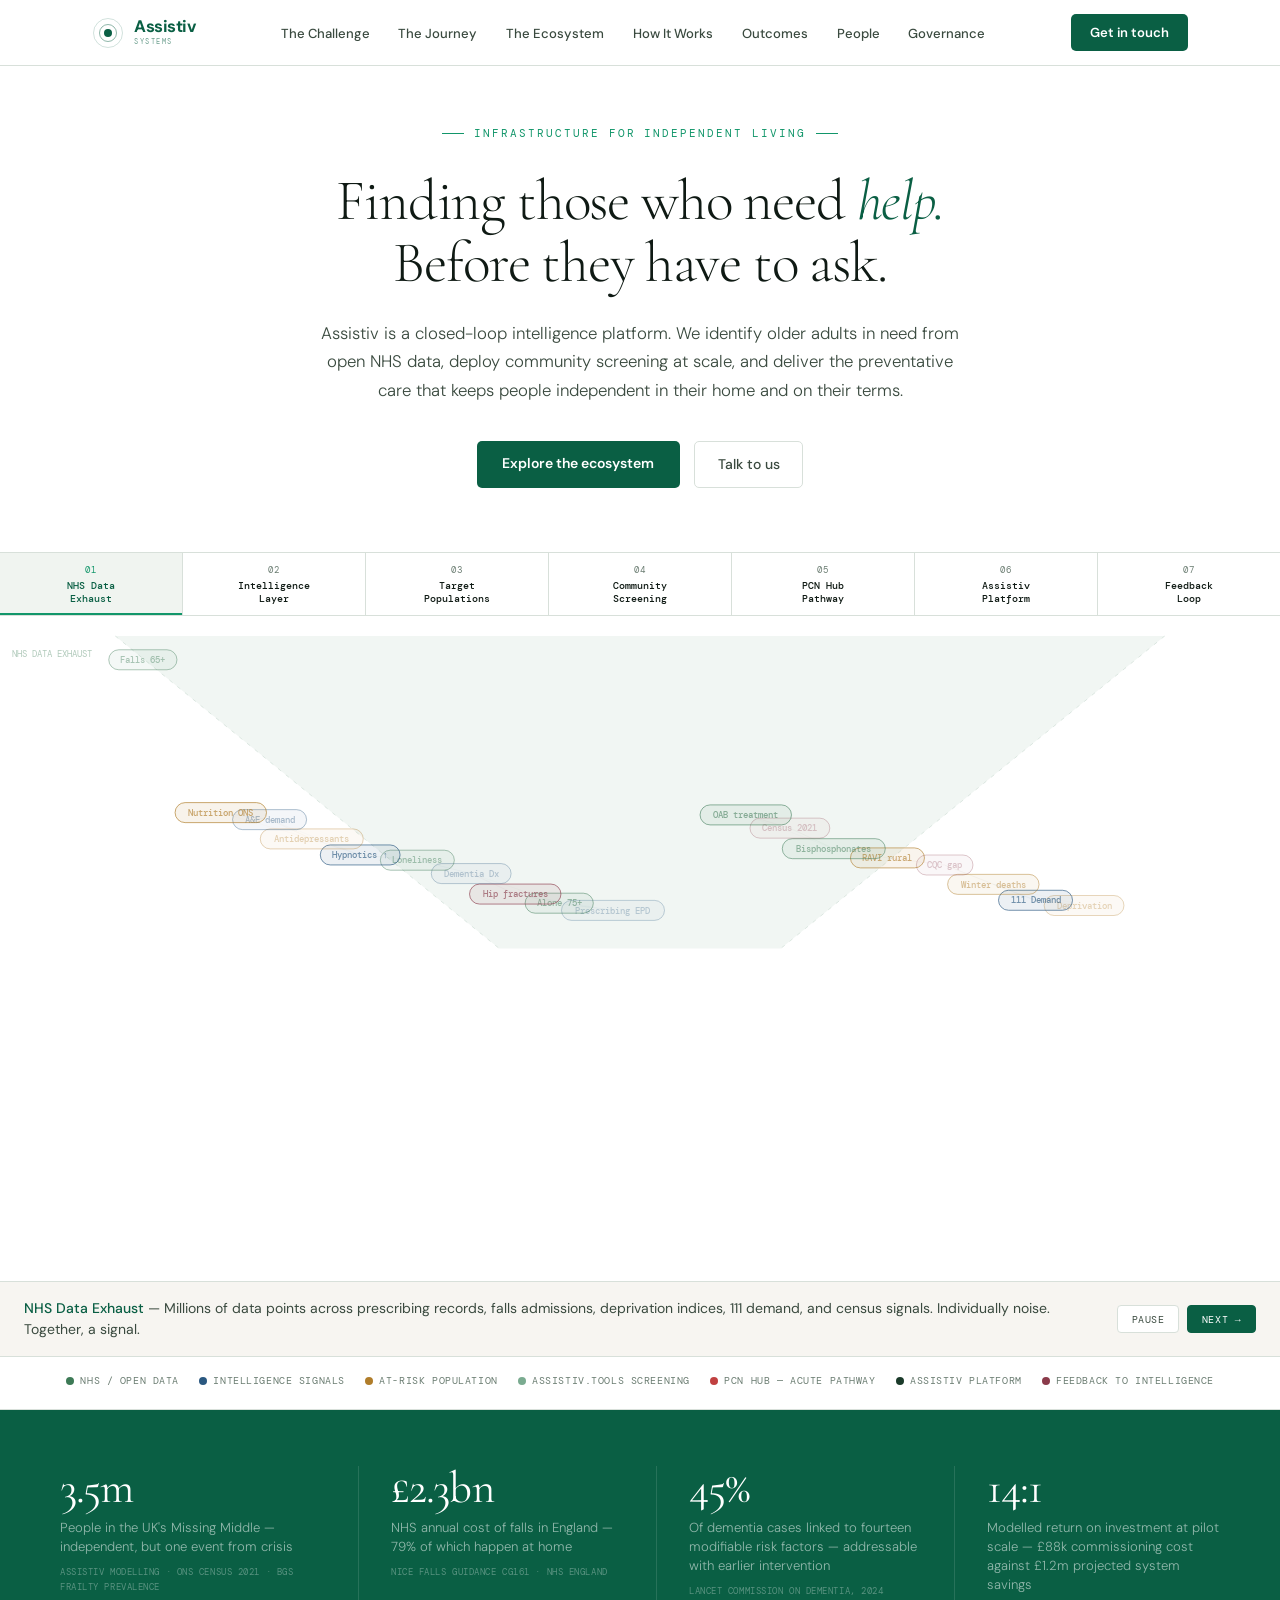
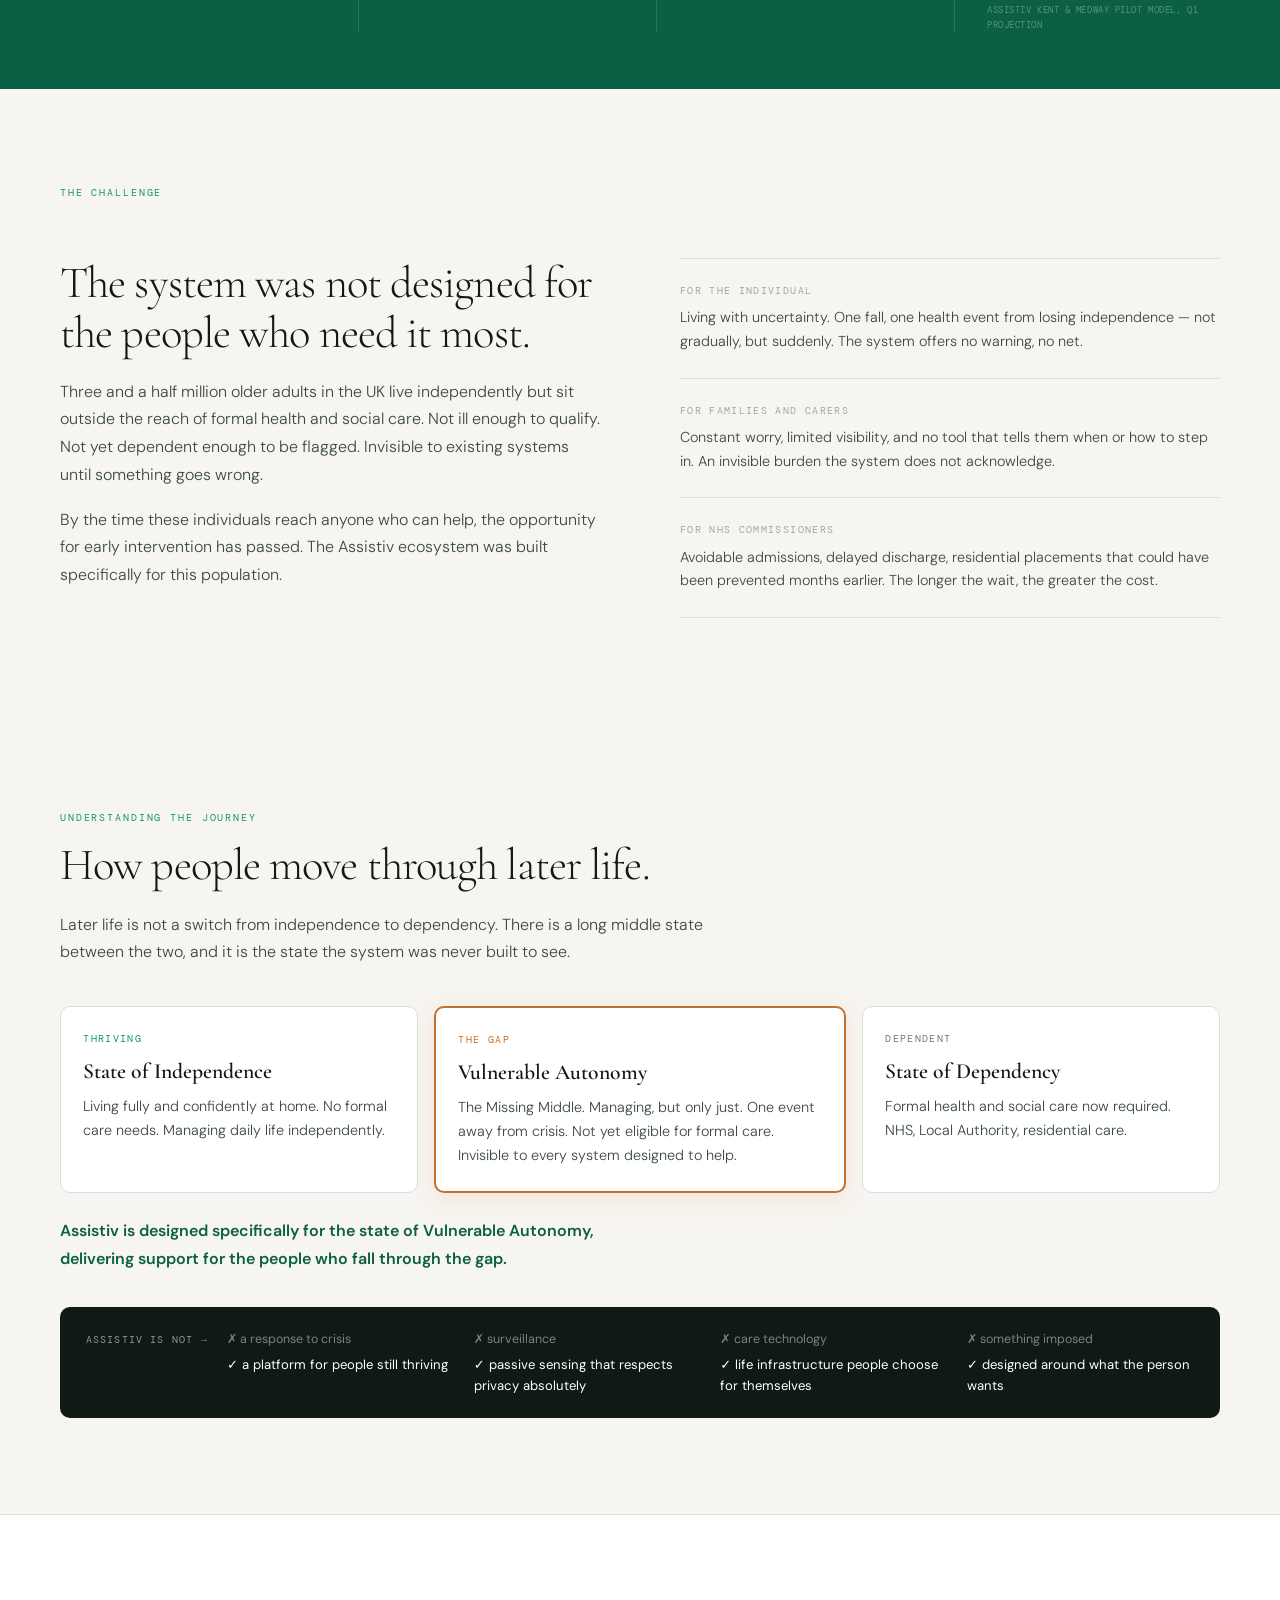
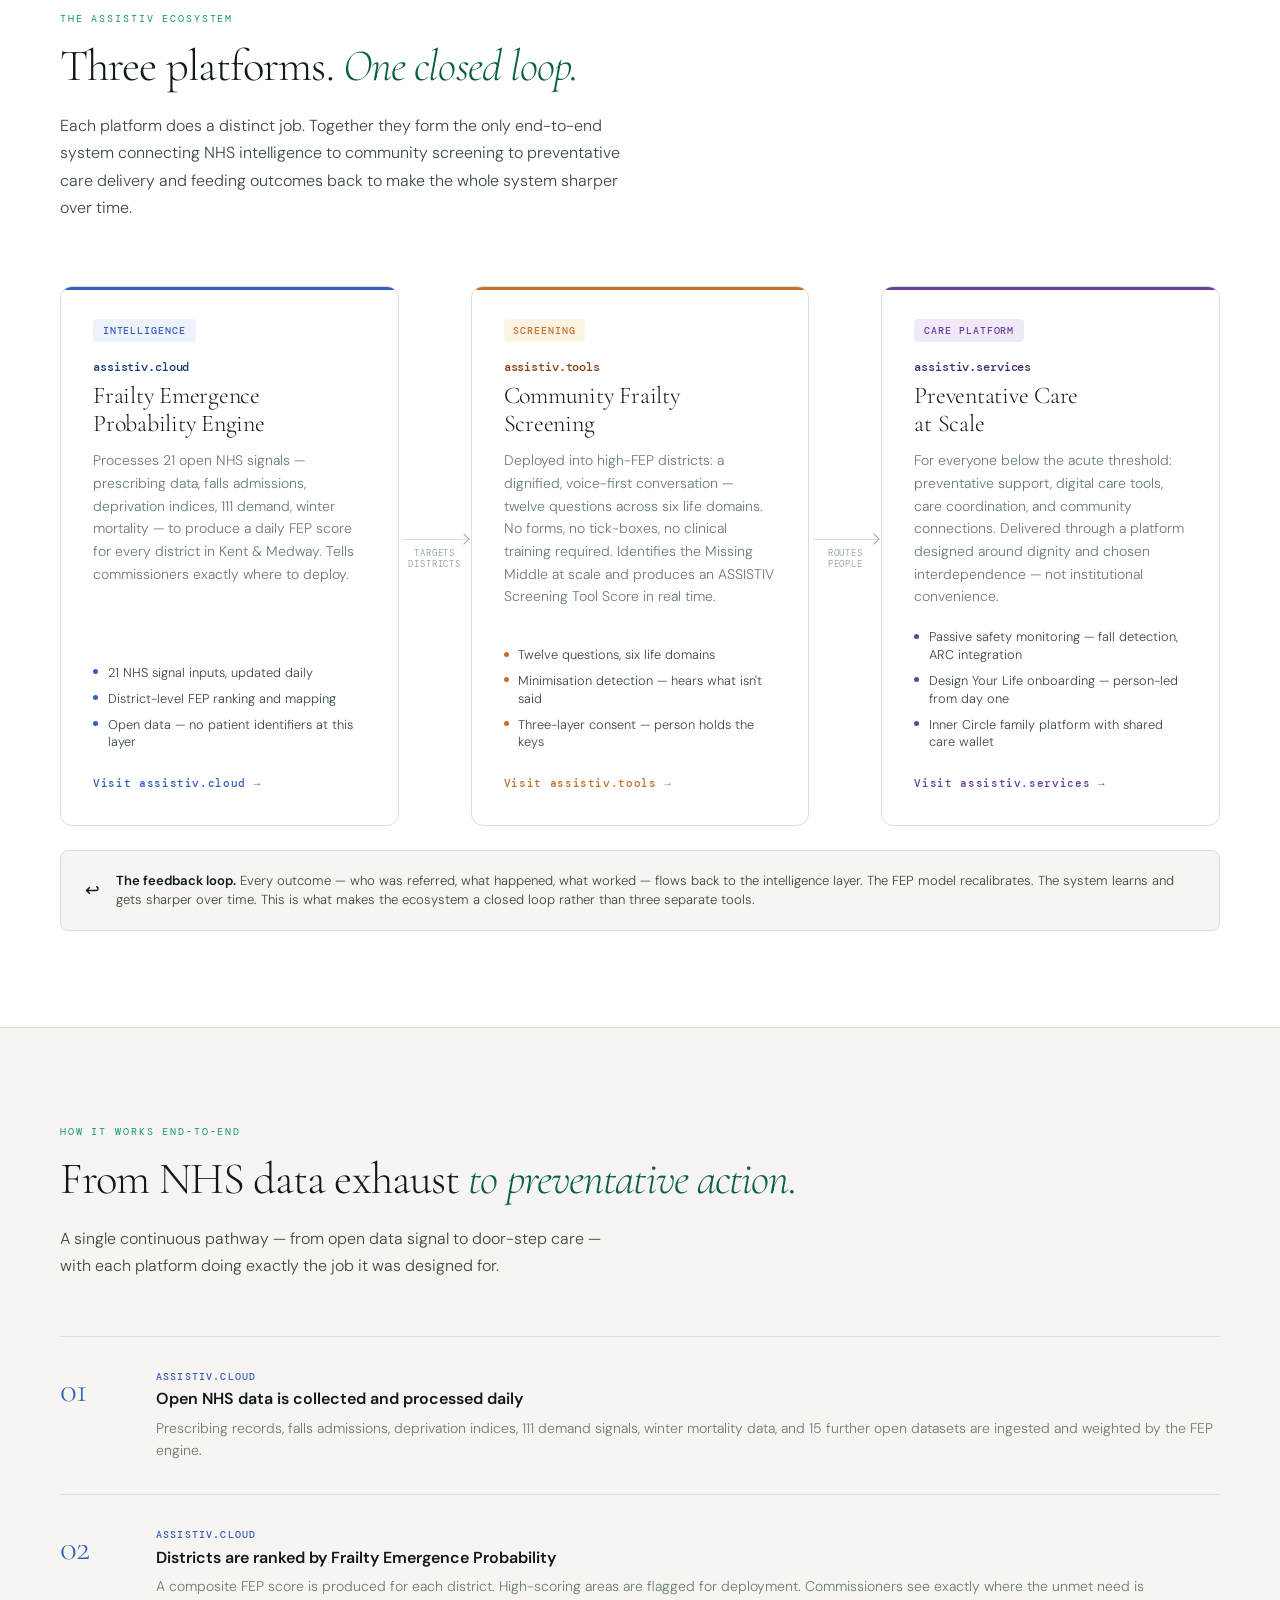
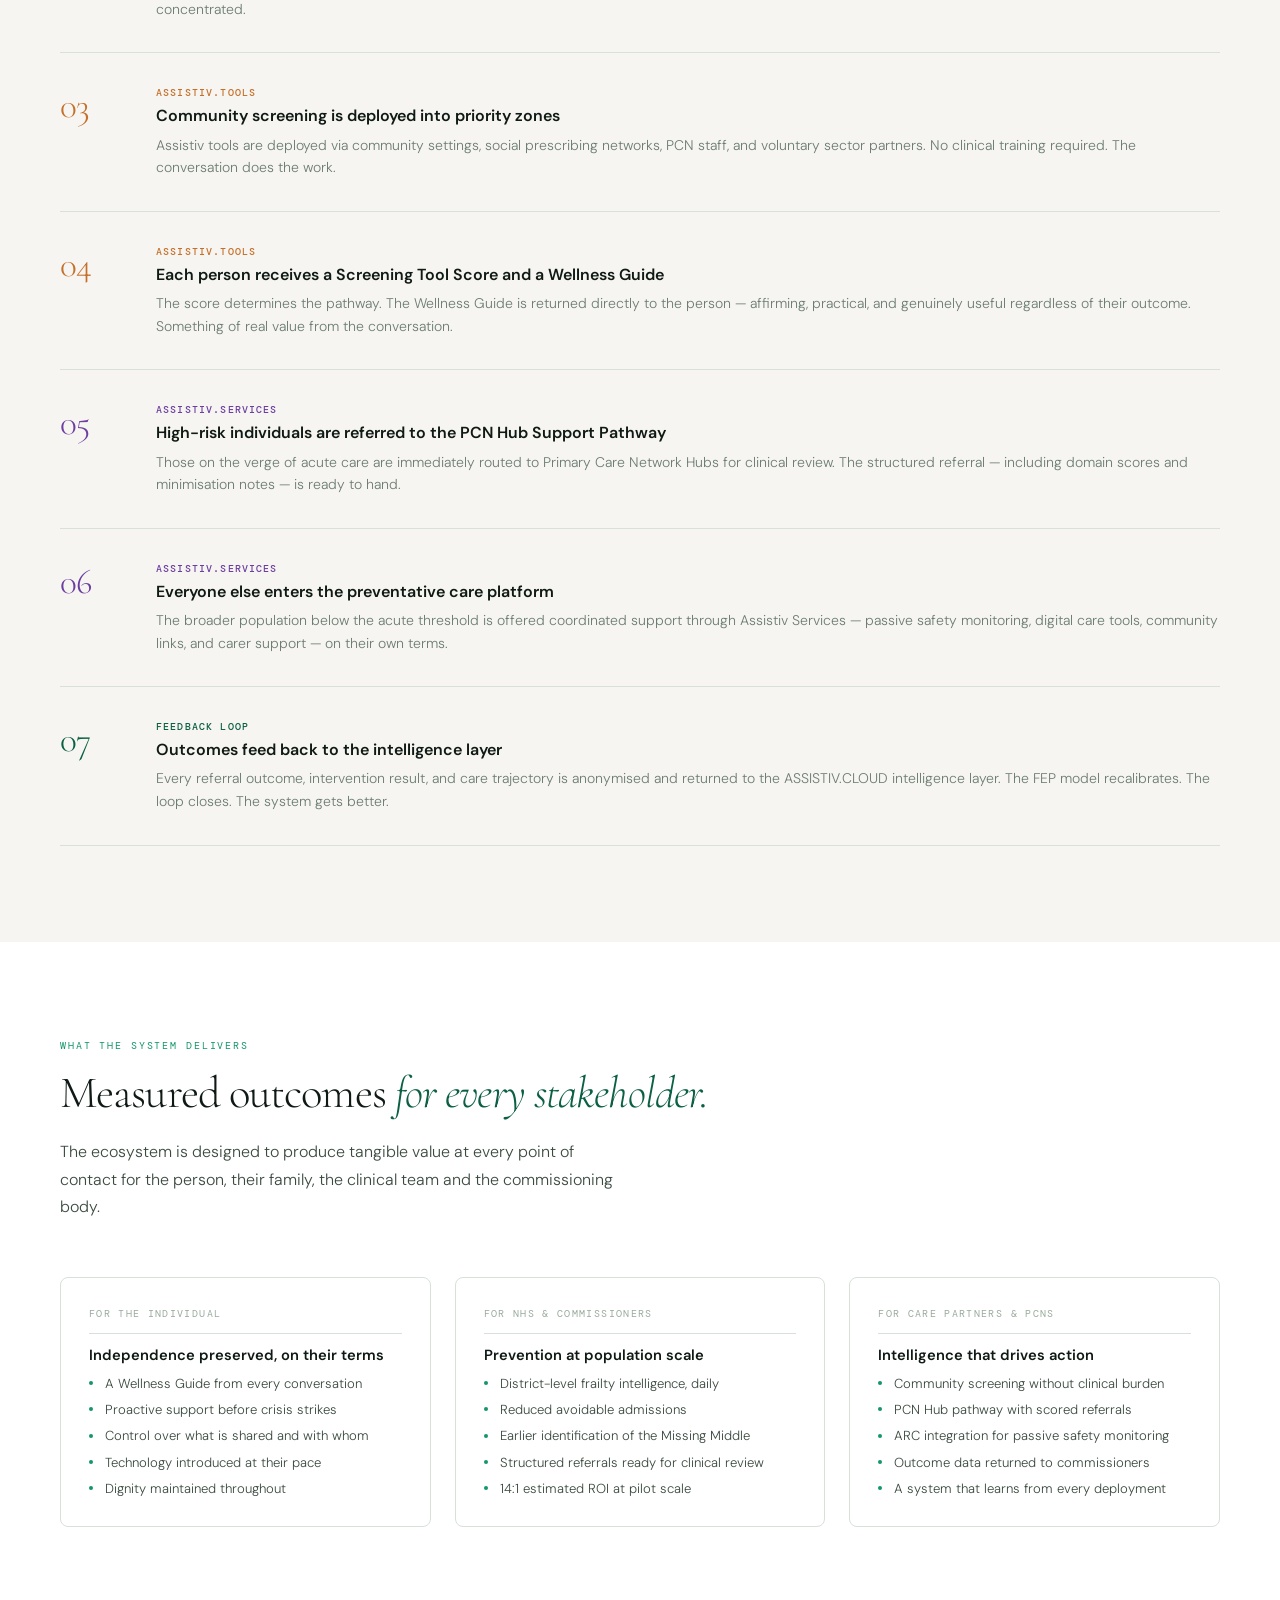
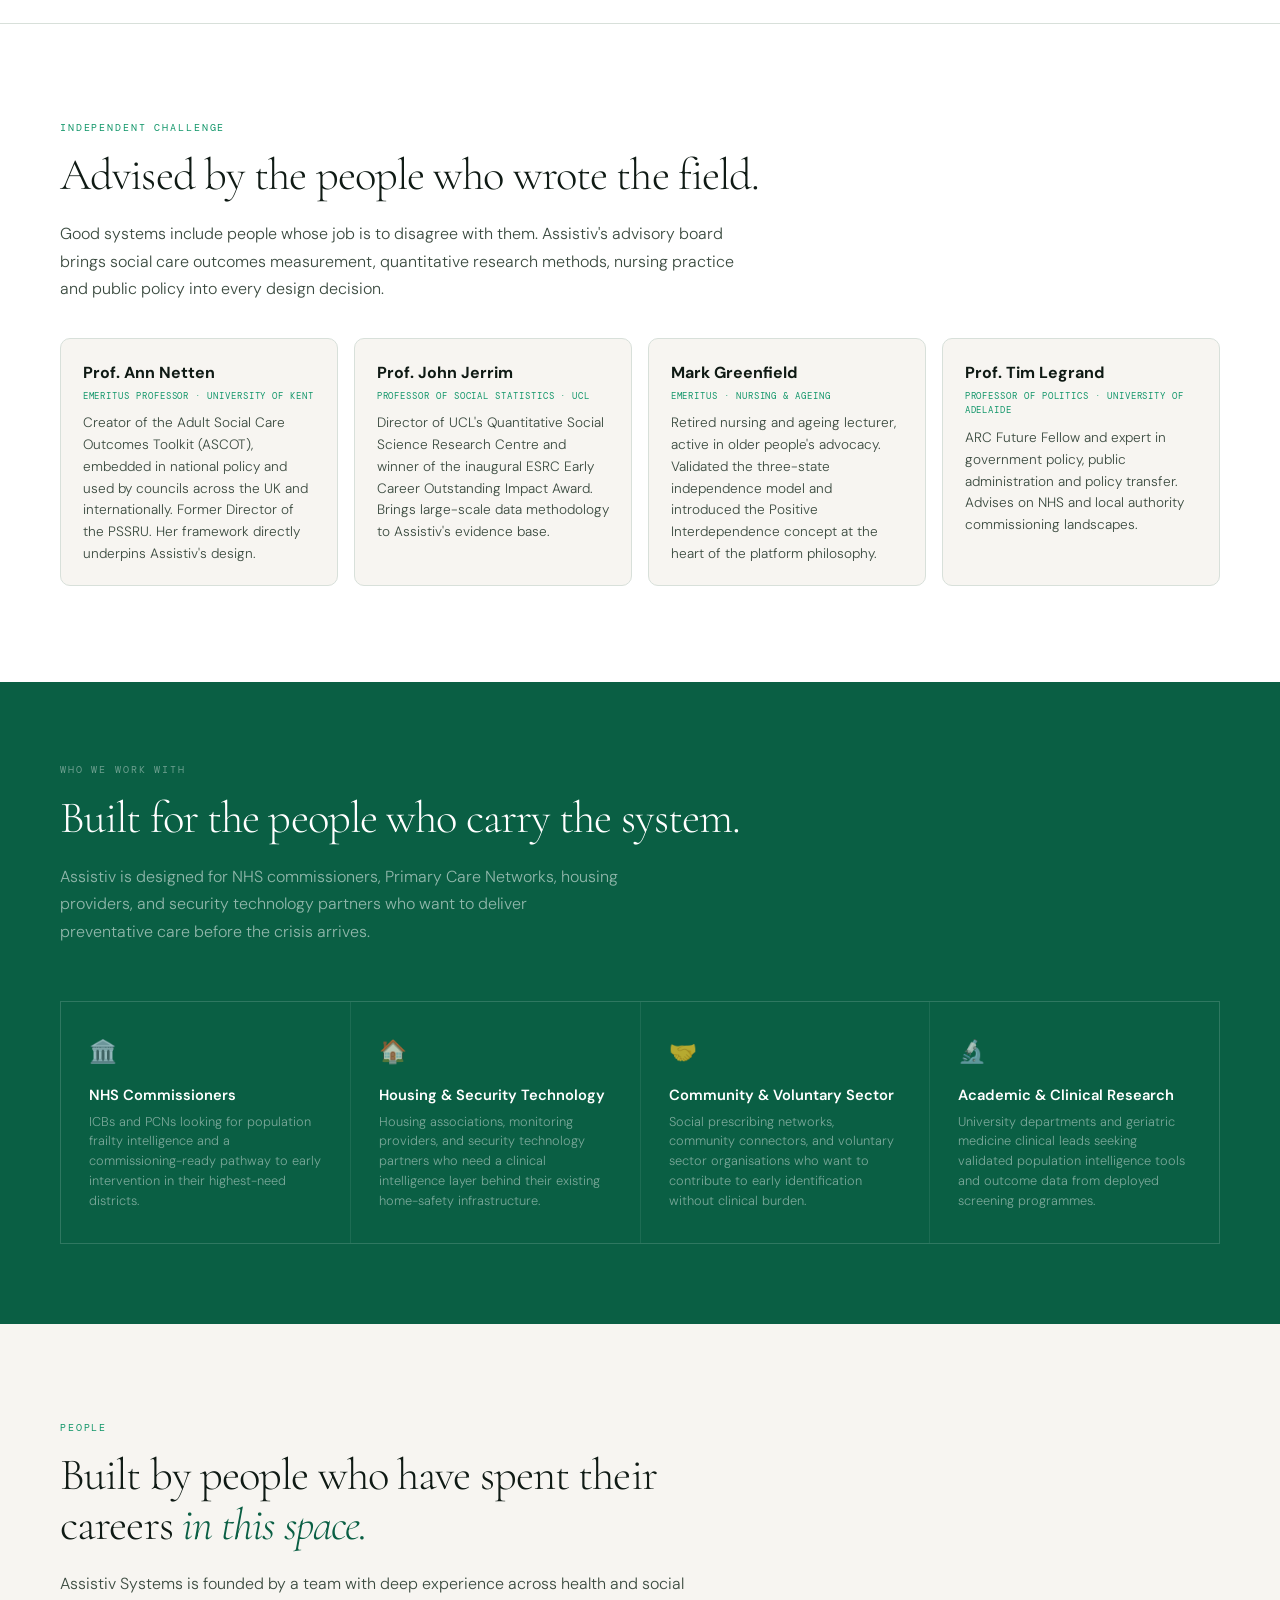
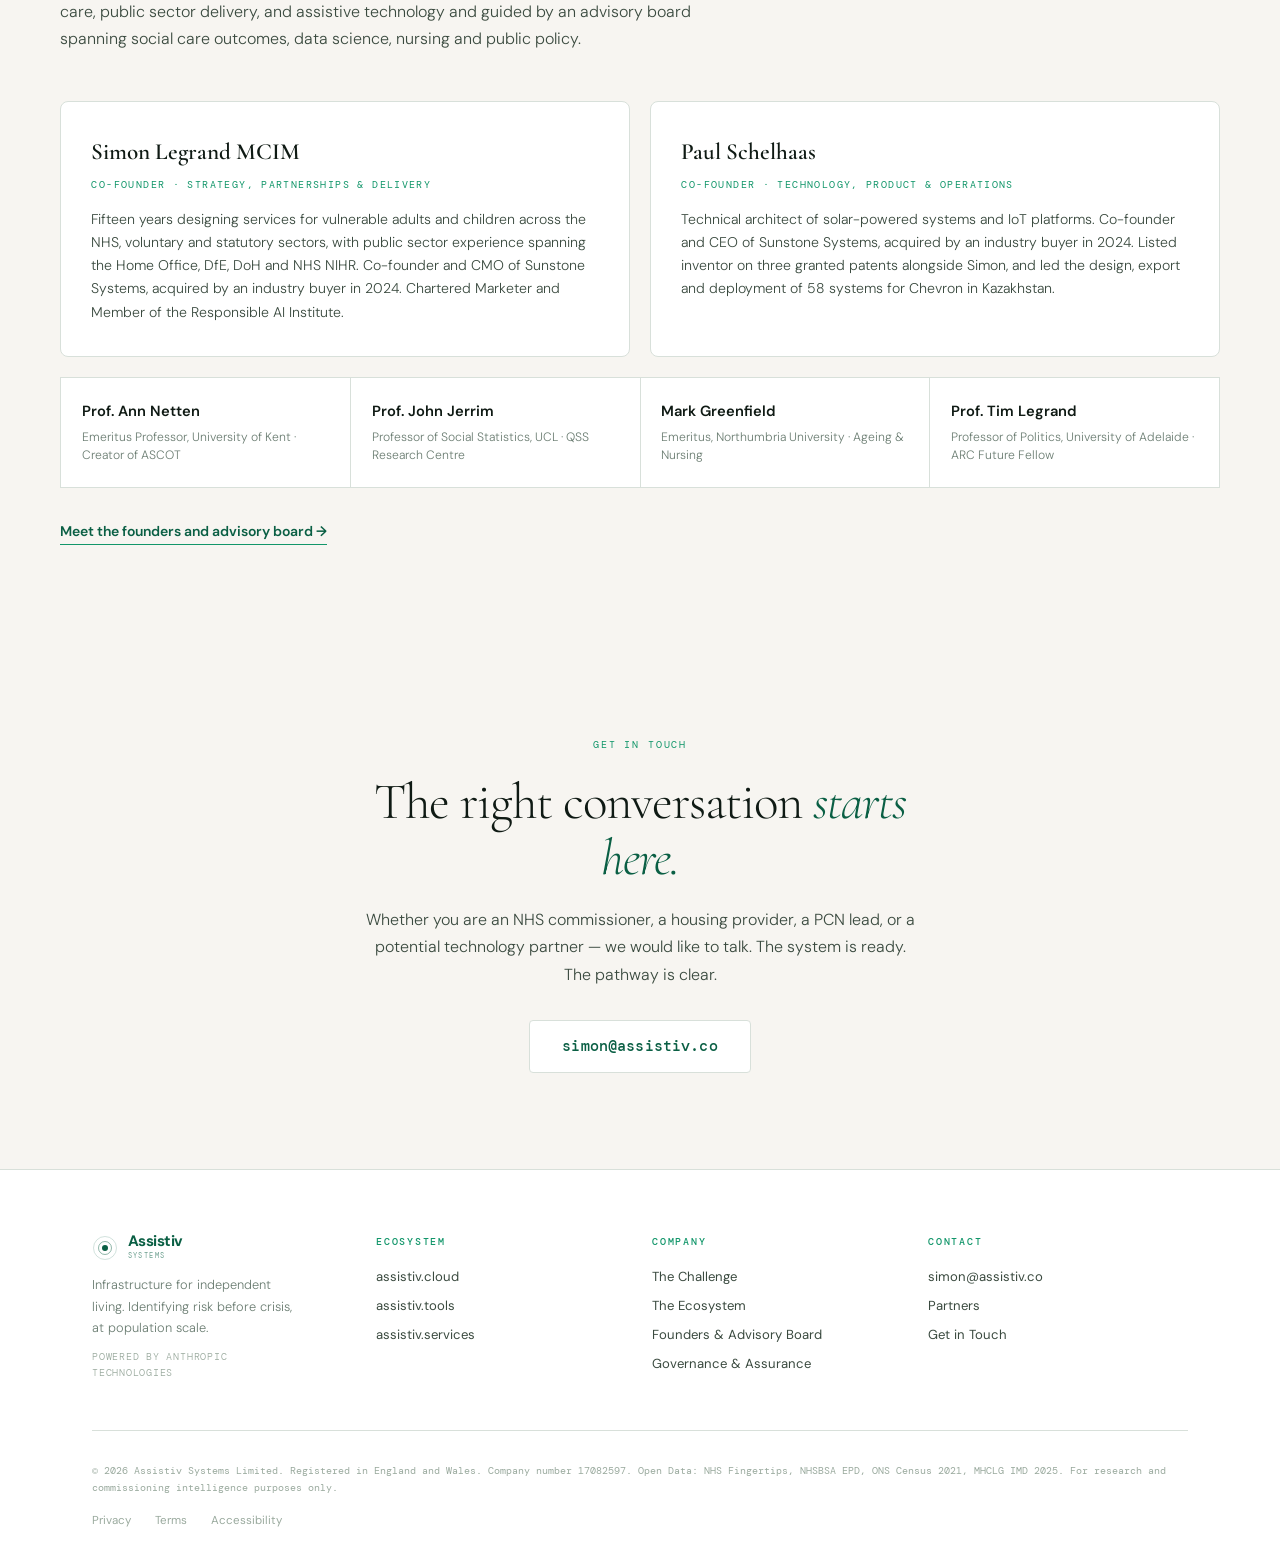
==== commit 9cebf733: "feat: shared mobile responsiveness layer across all pages New mobile.css loaded last in <head> on ev" ====
--- a/index.html
+++ b/index.html
@@ -486,6 +486,7 @@
 @media (max-width: 820px) { .section { padding: 4.5rem 1.5rem; } }
 @media (max-width: 480px) { .section { padding: 3.5rem 1.25rem; } }
 </style>
+  <link rel="stylesheet" href="/mobile.css">
 </head>
 <body>
 
--- a/mobile.css
+++ b/mobile.css
@@ -0,0 +1,104 @@
+/* ============================================================
+   mobile.css — Shared mobile responsiveness layer
+   Assistiv ecosystem (services / tools / co)
+   Loaded last in <head> so it overrides page styles.
+   Tuned to the grid patterns actually used in these repos:
+     220px 1fr footers · repeat(2/3/4,1fr) · 1fr 1fr splits
+   ============================================================ */
+
+html, body { max-width: 100%; overflow-x: hidden; }
+img, svg, canvas, video { max-width: 100%; height: auto; }
+
+/* ============================================================
+   TABLET AND BELOW  (<= 820px)
+   ============================================================ */
+@media (max-width: 820px) {
+  [style*="grid-template-columns: 220px 1fr"],
+  [style*="grid-template-columns:220px 1fr"],
+  [style*="grid-template-columns: 240px 1fr"],
+  [style*="grid-template-columns:240px 1fr"] {
+    grid-template-columns: 1fr !important;
+    gap: 2rem !important;
+  }
+}
+
+/* ============================================================
+   PHONE AND BELOW  (<= 640px)
+   ============================================================ */
+@media (max-width: 640px) {
+
+  /* ---- Footer / link column grids ---- */
+  footer > div { padding-left: 1.25rem !important; padding-right: 1.25rem !important; }
+
+  [style*="grid-template-columns: repeat(4,1fr)"],
+  [style*="grid-template-columns:repeat(4,1fr)"],
+  [style*="grid-template-columns: repeat(4, 1fr)"],
+  [style*="grid-template-columns:repeat(4, 1fr)"] {
+    grid-template-columns: 1fr 1fr !important;
+    gap: 1.5rem !important;
+  }
+
+  [style*="grid-template-columns: repeat(3,1fr)"],
+  [style*="grid-template-columns:repeat(3,1fr)"],
+  [style*="grid-template-columns: repeat(3, 1fr)"],
+  [style*="grid-template-columns:repeat(3, 1fr)"] {
+    grid-template-columns: 1fr !important;
+  }
+
+  [style*="grid-template-columns: repeat(2,1fr)"],
+  [style*="grid-template-columns:repeat(2,1fr)"],
+  [style*="grid-template-columns: repeat(2, 1fr)"],
+  [style*="grid-template-columns:repeat(2, 1fr)"] {
+    grid-template-columns: 1fr !important;
+  }
+
+  /* ---- 1fr 1fr and weighted two-column splits stack ---- */
+  [style*="grid-template-columns:1fr 1fr"],
+  [style*="grid-template-columns: 1fr 1fr"],
+  [style*="grid-template-columns:1.2fr 1fr"],
+  [style*="grid-template-columns: 1.2fr 1fr"],
+  [style*="grid-template-columns:1fr 1fr 1fr"],
+  [style*="grid-template-columns: 1fr 1fr 1fr"] {
+    grid-template-columns: 1fr !important;
+  }
+
+  /* ---- Class-based grid helpers ---- */
+  .grid-2, .grid-3, .two-col, .split-2, .cols-2, .cols-3 {
+    grid-template-columns: 1fr !important;
+  }
+
+  /* ---- Tables scroll instead of overflowing ---- */
+  table {
+    display: block;
+    width: 100%;
+    overflow-x: auto;
+    -webkit-overflow-scrolling: touch;
+  }
+
+  /* ---- Sticky nav padding ---- */
+  nav[style*="position:sticky"],
+  nav[style*="position: sticky"] {
+    padding-left: 0.85rem !important;
+    padding-right: 0.85rem !important;
+  }
+
+  /* ---- Tighter section padding ---- */
+  .wrap, .container, .section-inner { padding-left: 1rem !important; padding-right: 1rem !important; }
+
+  /* ---- Clamp oversized display type ---- */
+  h1 { font-size: clamp(1.5rem, 7vw, 2.3rem) !important; line-height: 1.15 !important; }
+
+  /* ---- Flex rows wrap ---- */
+  .stat-row, .badge-row, .meta-row, .cta-row { flex-wrap: wrap !important; }
+}
+
+/* ============================================================
+   SMALL PHONE  (<= 400px)
+   ============================================================ */
+@media (max-width: 400px) {
+  [style*="grid-template-columns: repeat(4,1fr)"],
+  [style*="grid-template-columns:repeat(4,1fr)"],
+  [style*="grid-template-columns: repeat(4, 1fr)"] {
+    grid-template-columns: 1fr !important;
+  }
+}
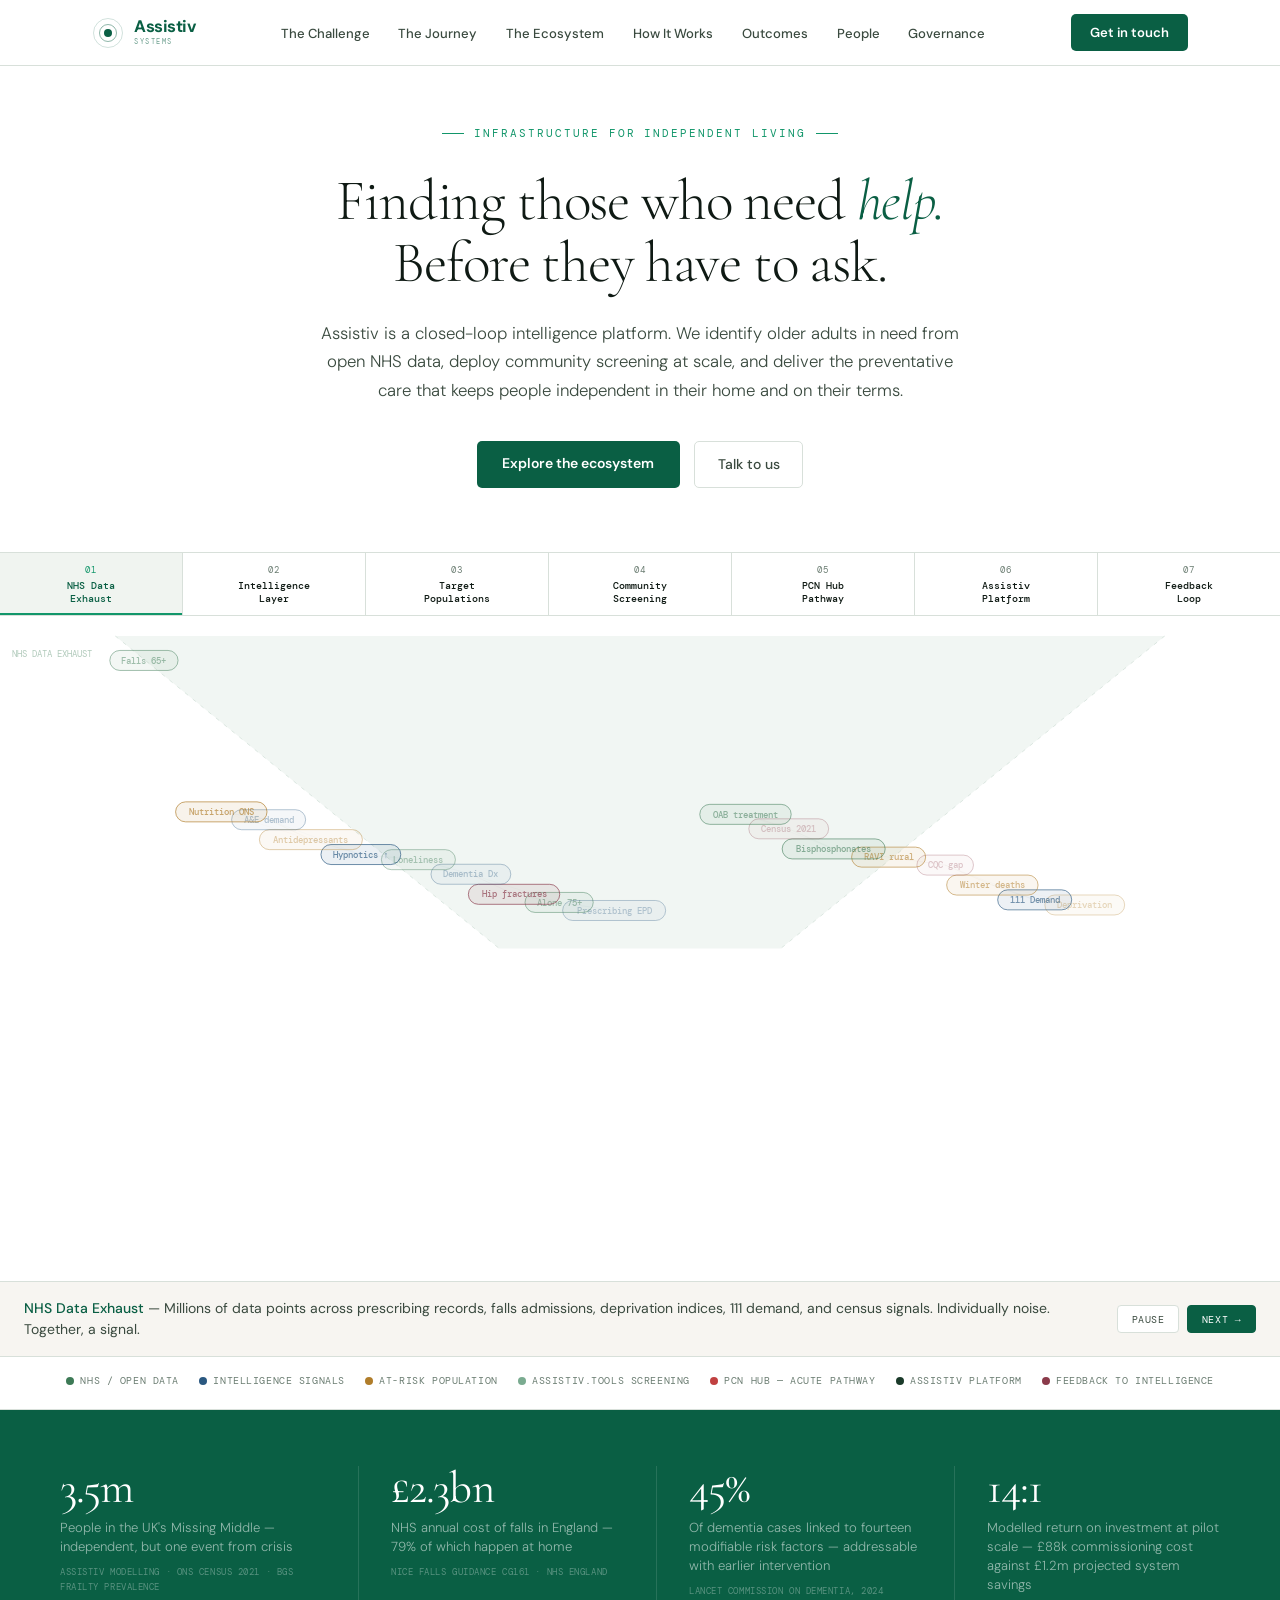
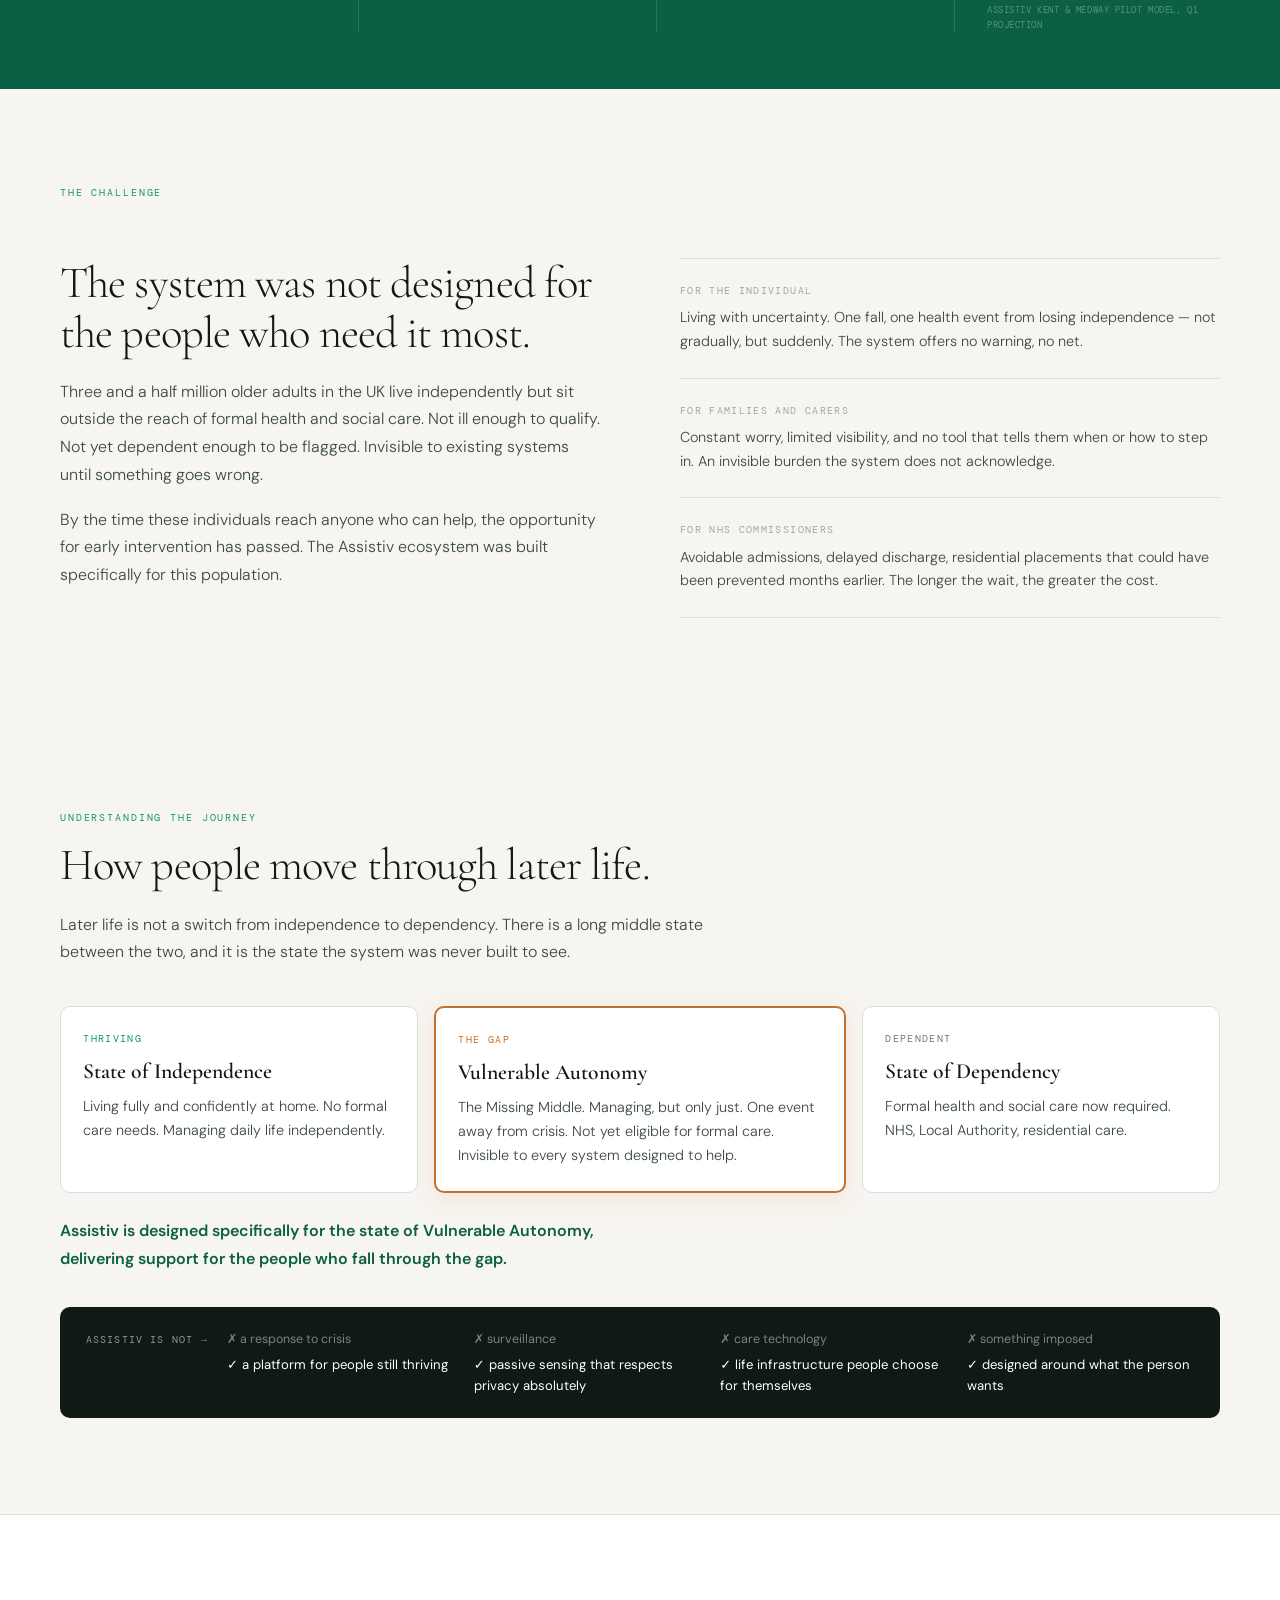
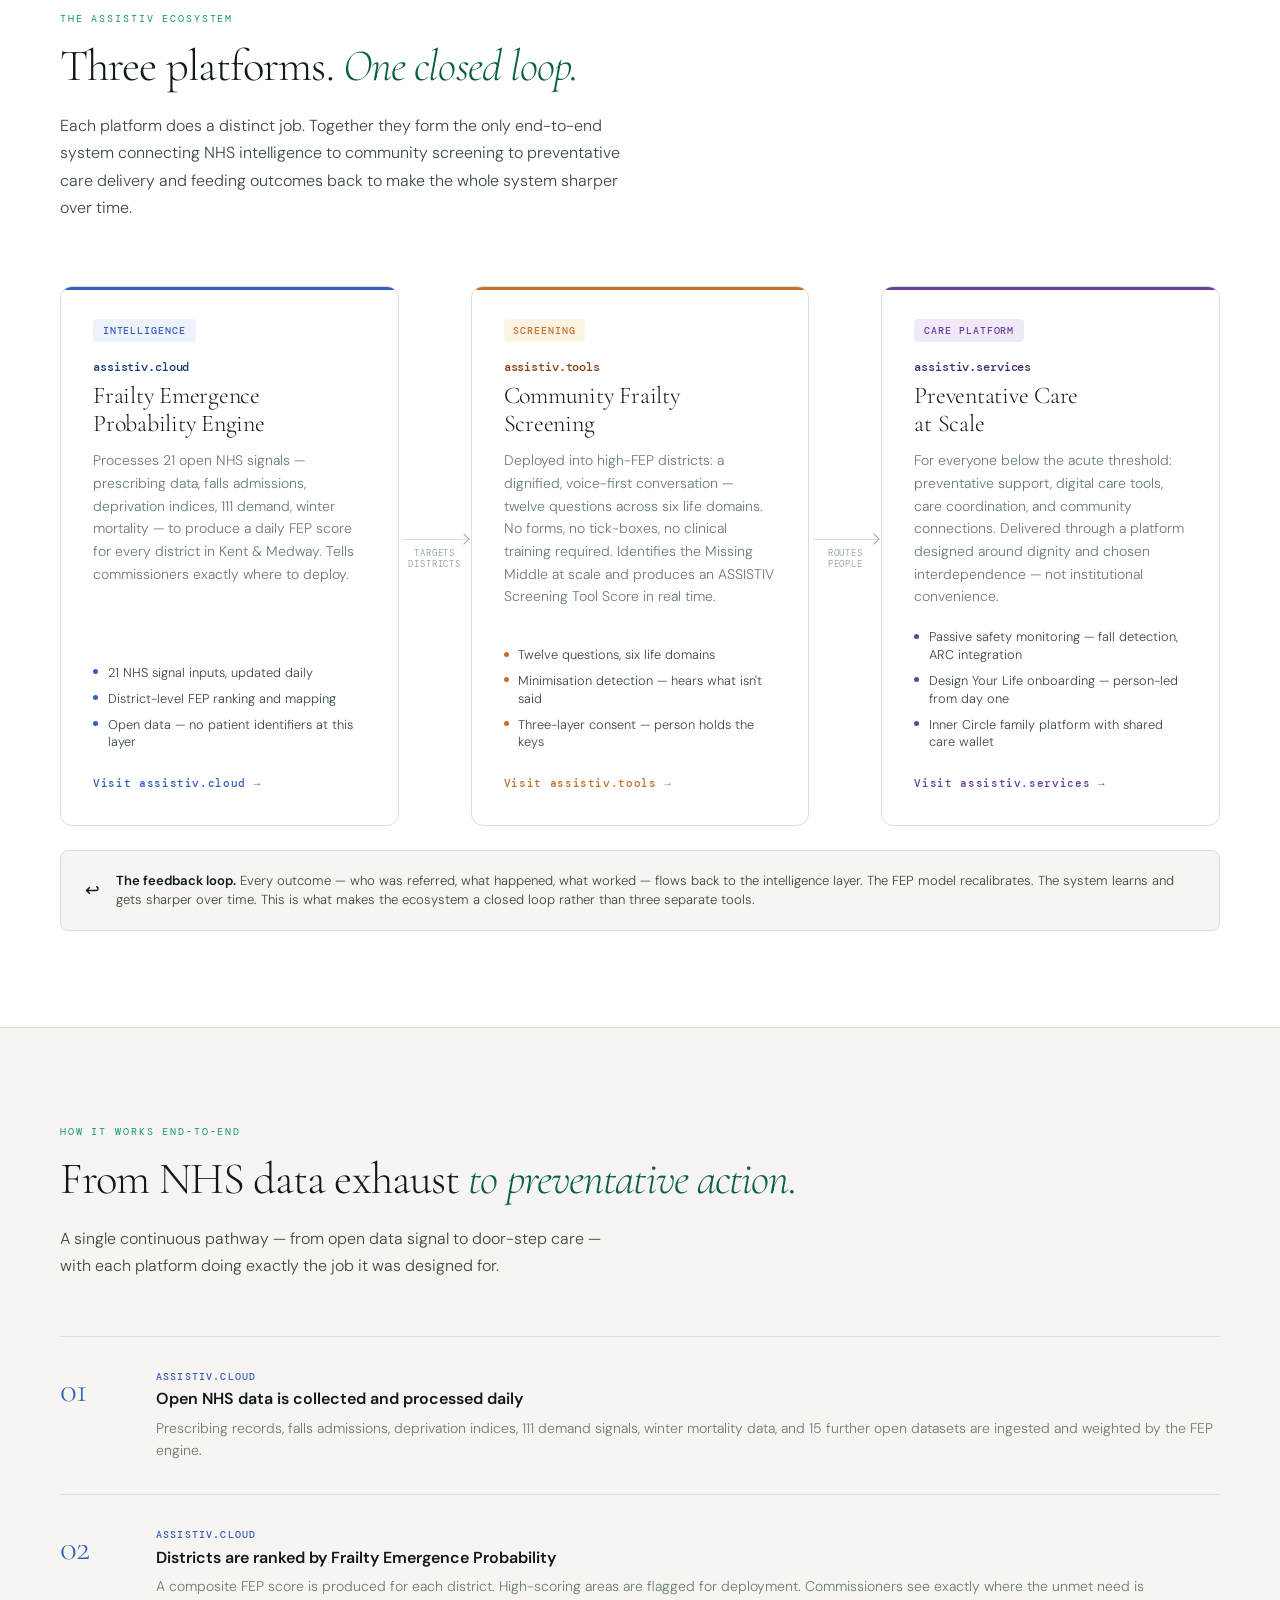
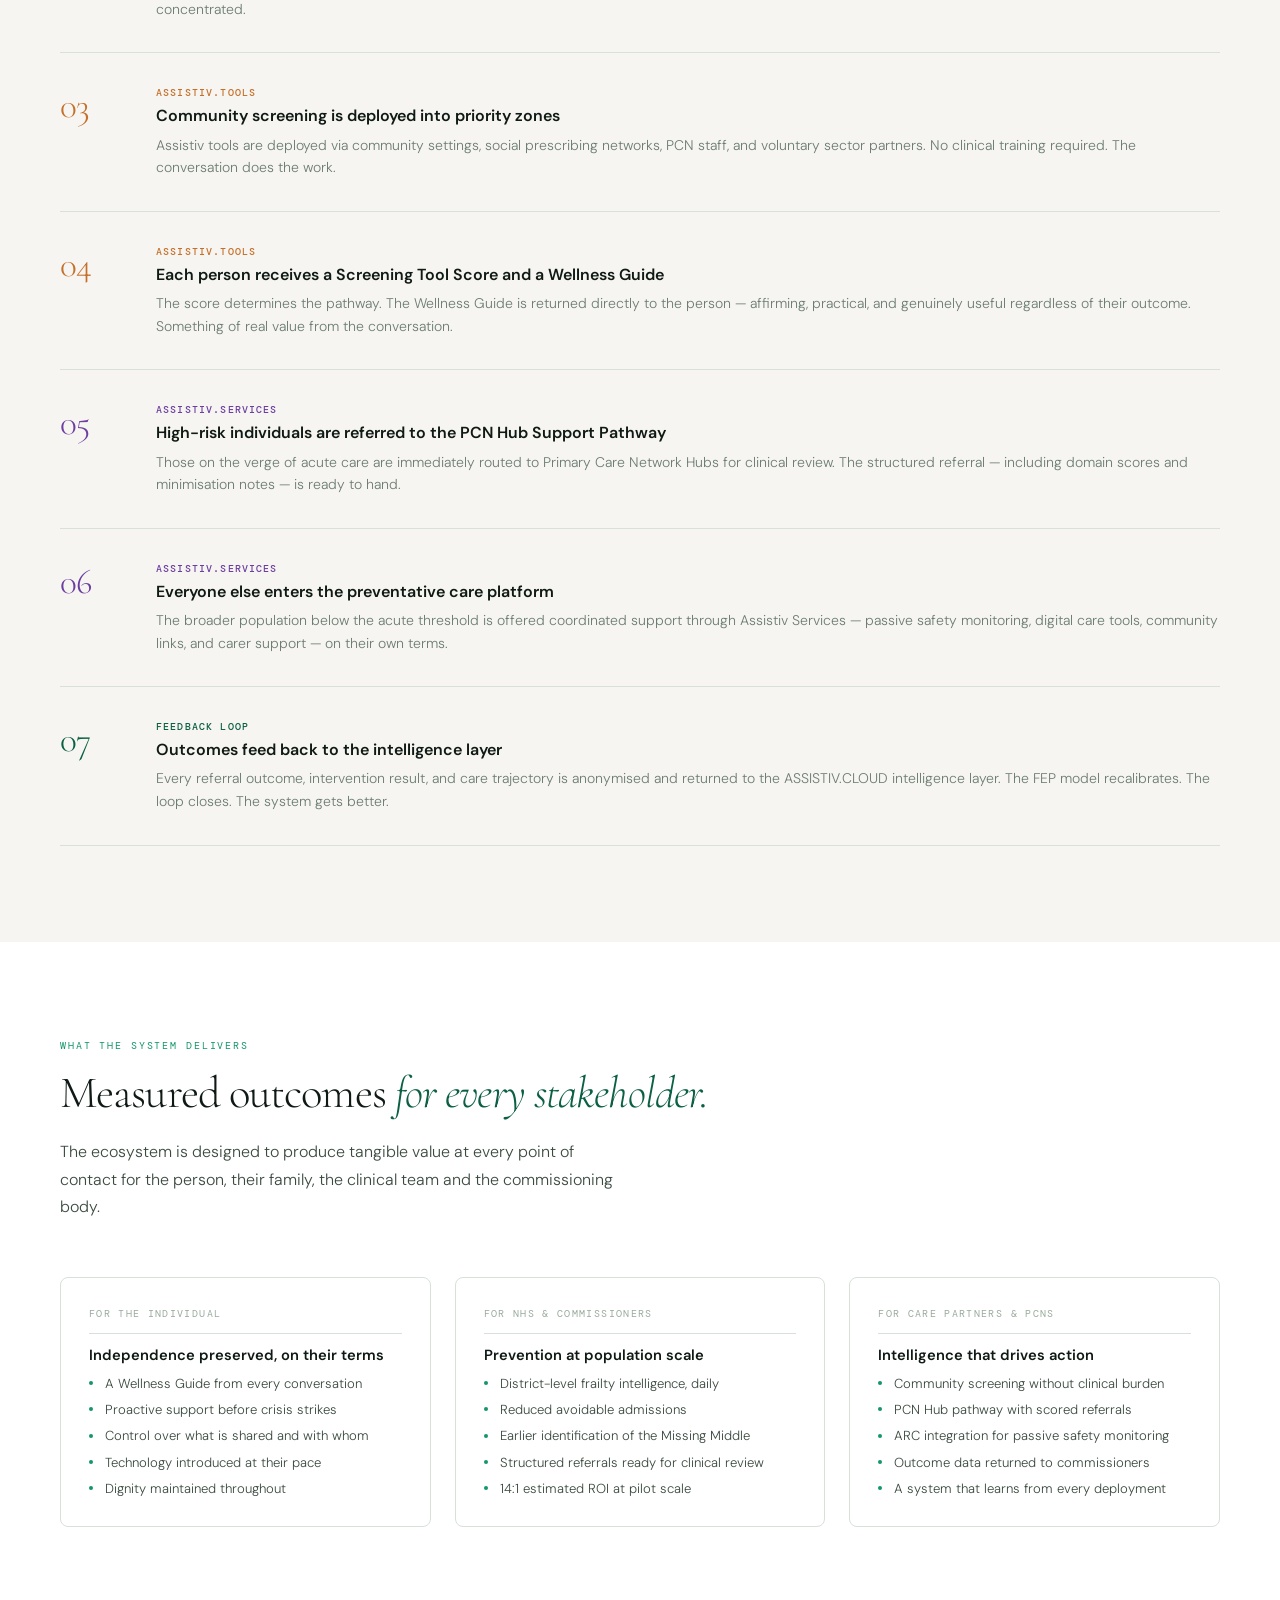
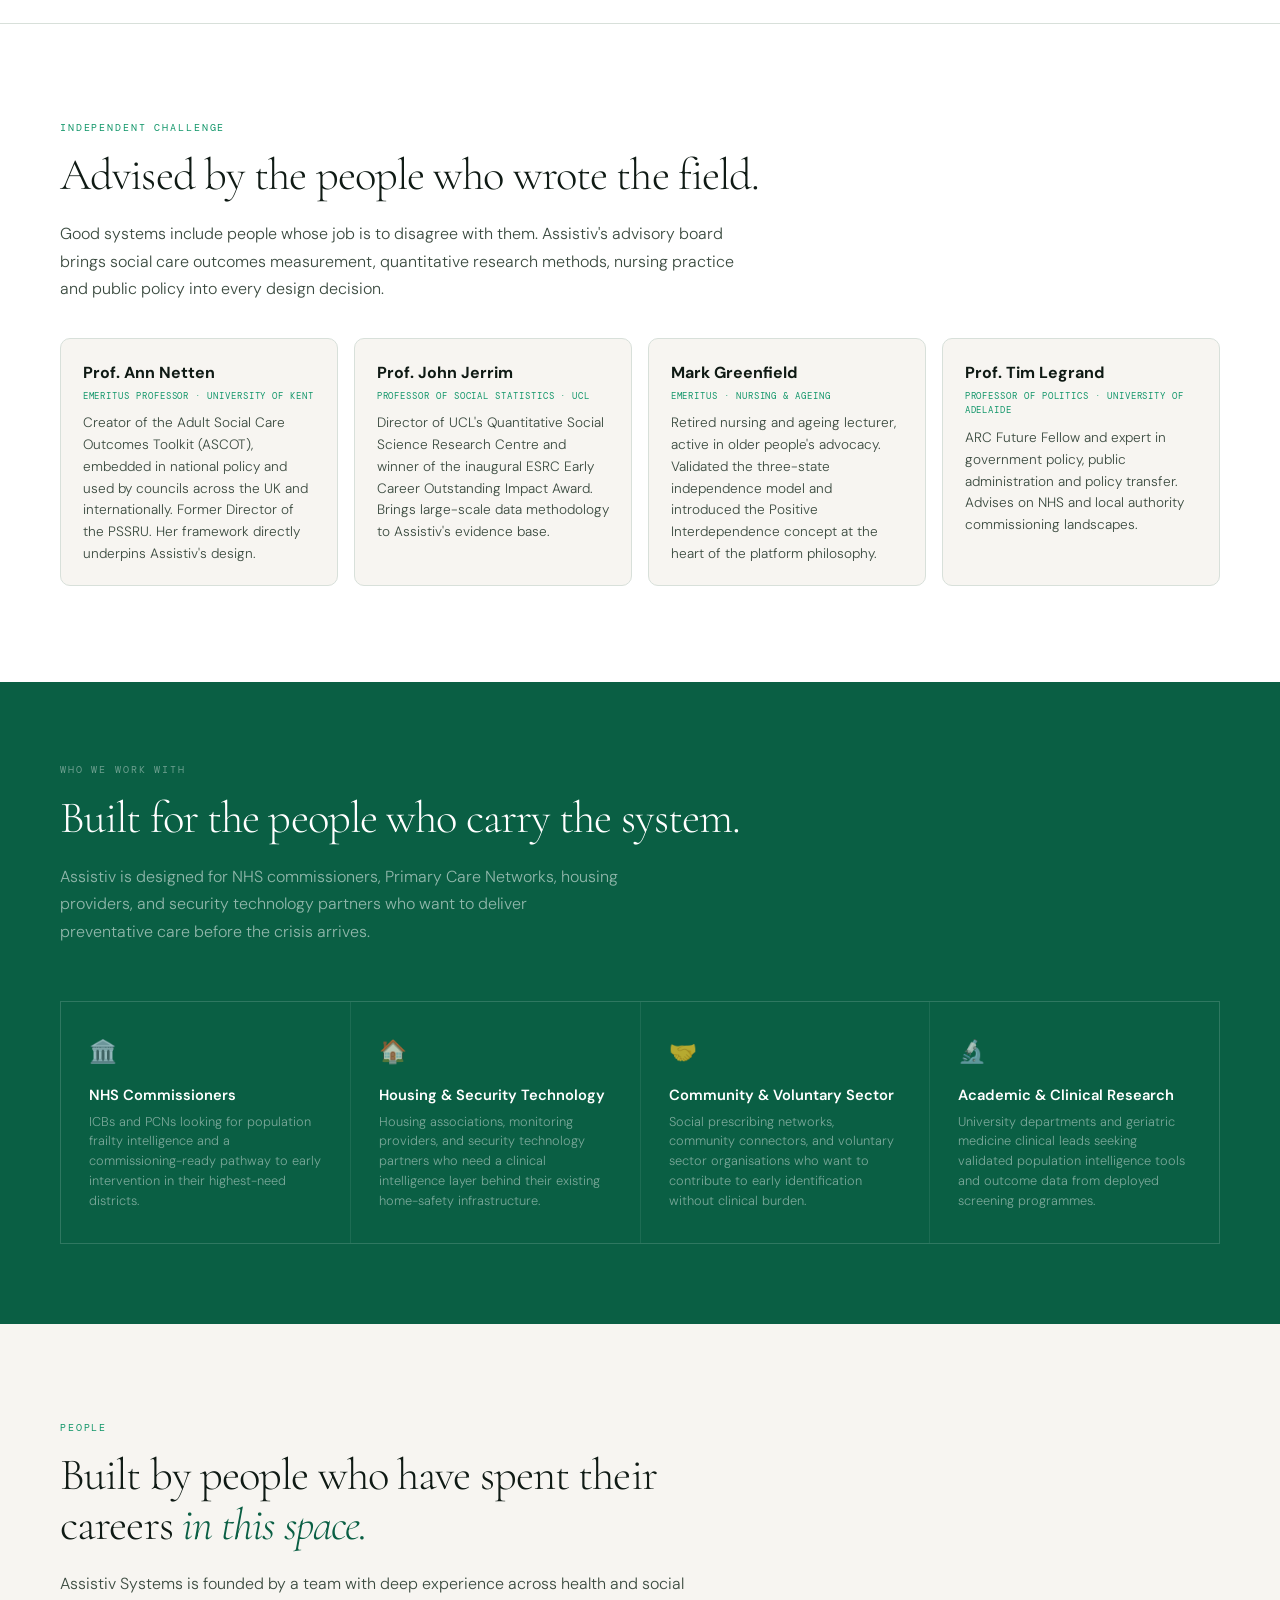
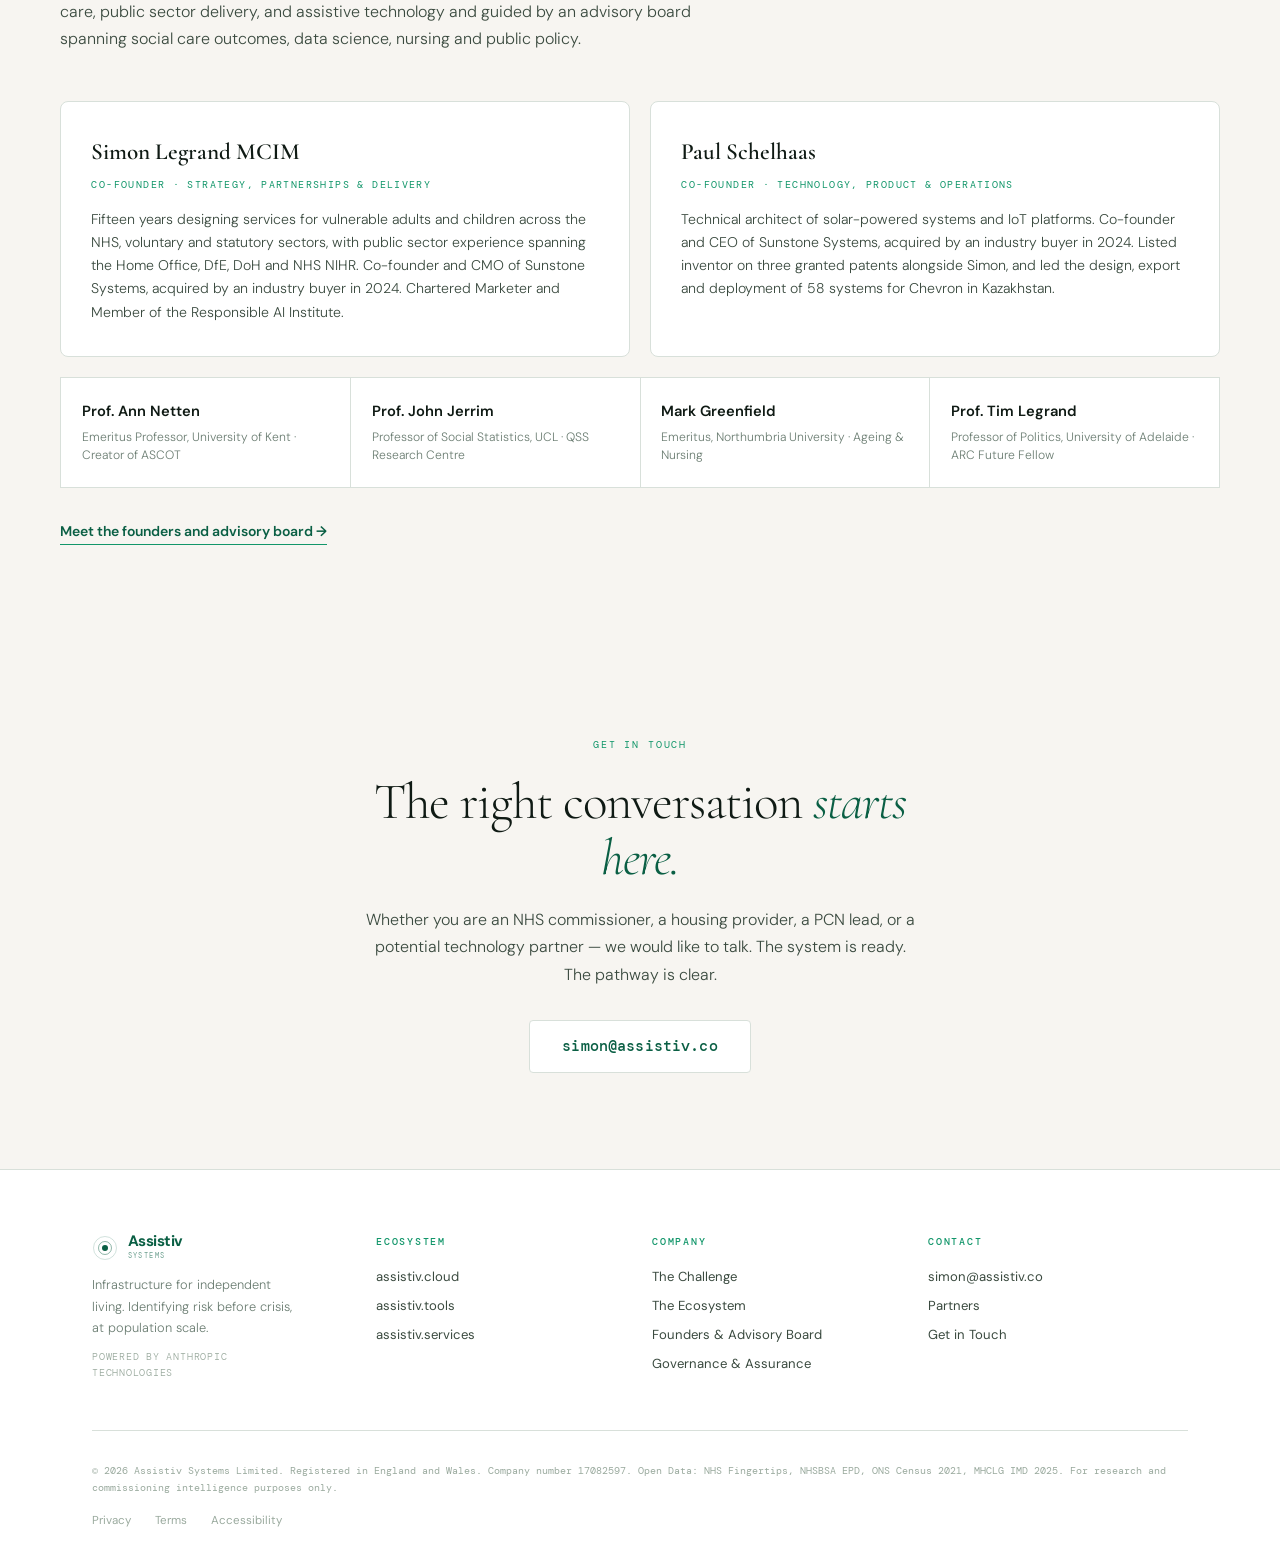
==== commit 9188b5ff: "fix: favicon cache-busting + manifest + .nojekyll (assistiv.co) Files and config were already correc" ====
--- a/index.html
+++ b/index.html
@@ -1,9 +1,10 @@
 <!DOCTYPE html>
 <html lang="en-GB">
 <head>
-<link rel="icon" type="image/svg+xml" href="/favicon.svg">
-<link rel="icon" type="image/x-icon" href="/favicon.ico">
-<link rel="apple-touch-icon" href="/favicon.svg">
+<link rel="icon" href="/favicon.svg?v=3" type="image/svg+xml" sizes="any">
+<link rel="icon" href="/favicon.ico?v=3" sizes="32x32">
+<link rel="apple-touch-icon" href="/favicon.svg?v=3">
+<link rel="manifest" href="/site.webmanifest">
 <meta charset="UTF-8">
 <meta name="viewport" content="width=device-width, initial-scale=1.0, viewport-fit=cover">
 <meta name="description" content="Assistiv Systems — a closed-loop intelligence platform identifying older adults at risk before crisis, screening communities, and delivering preventative care at scale.">
